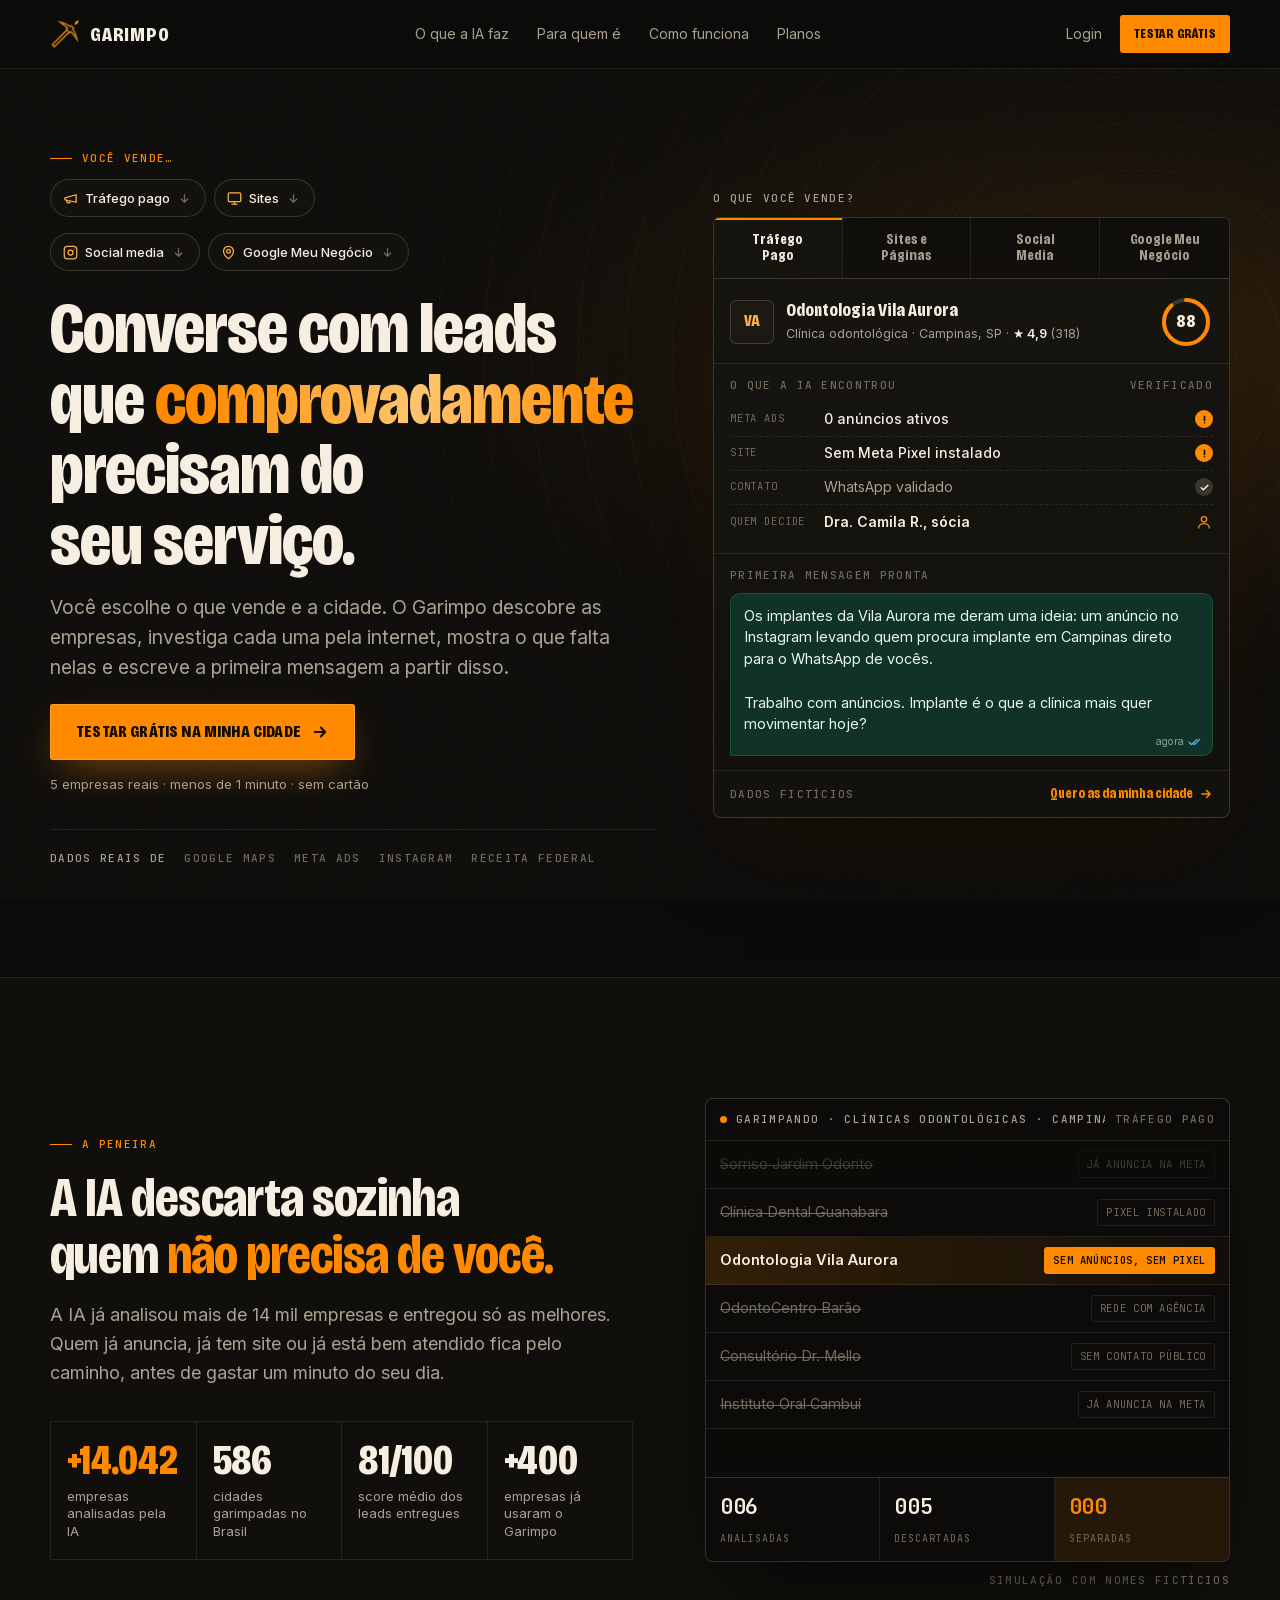
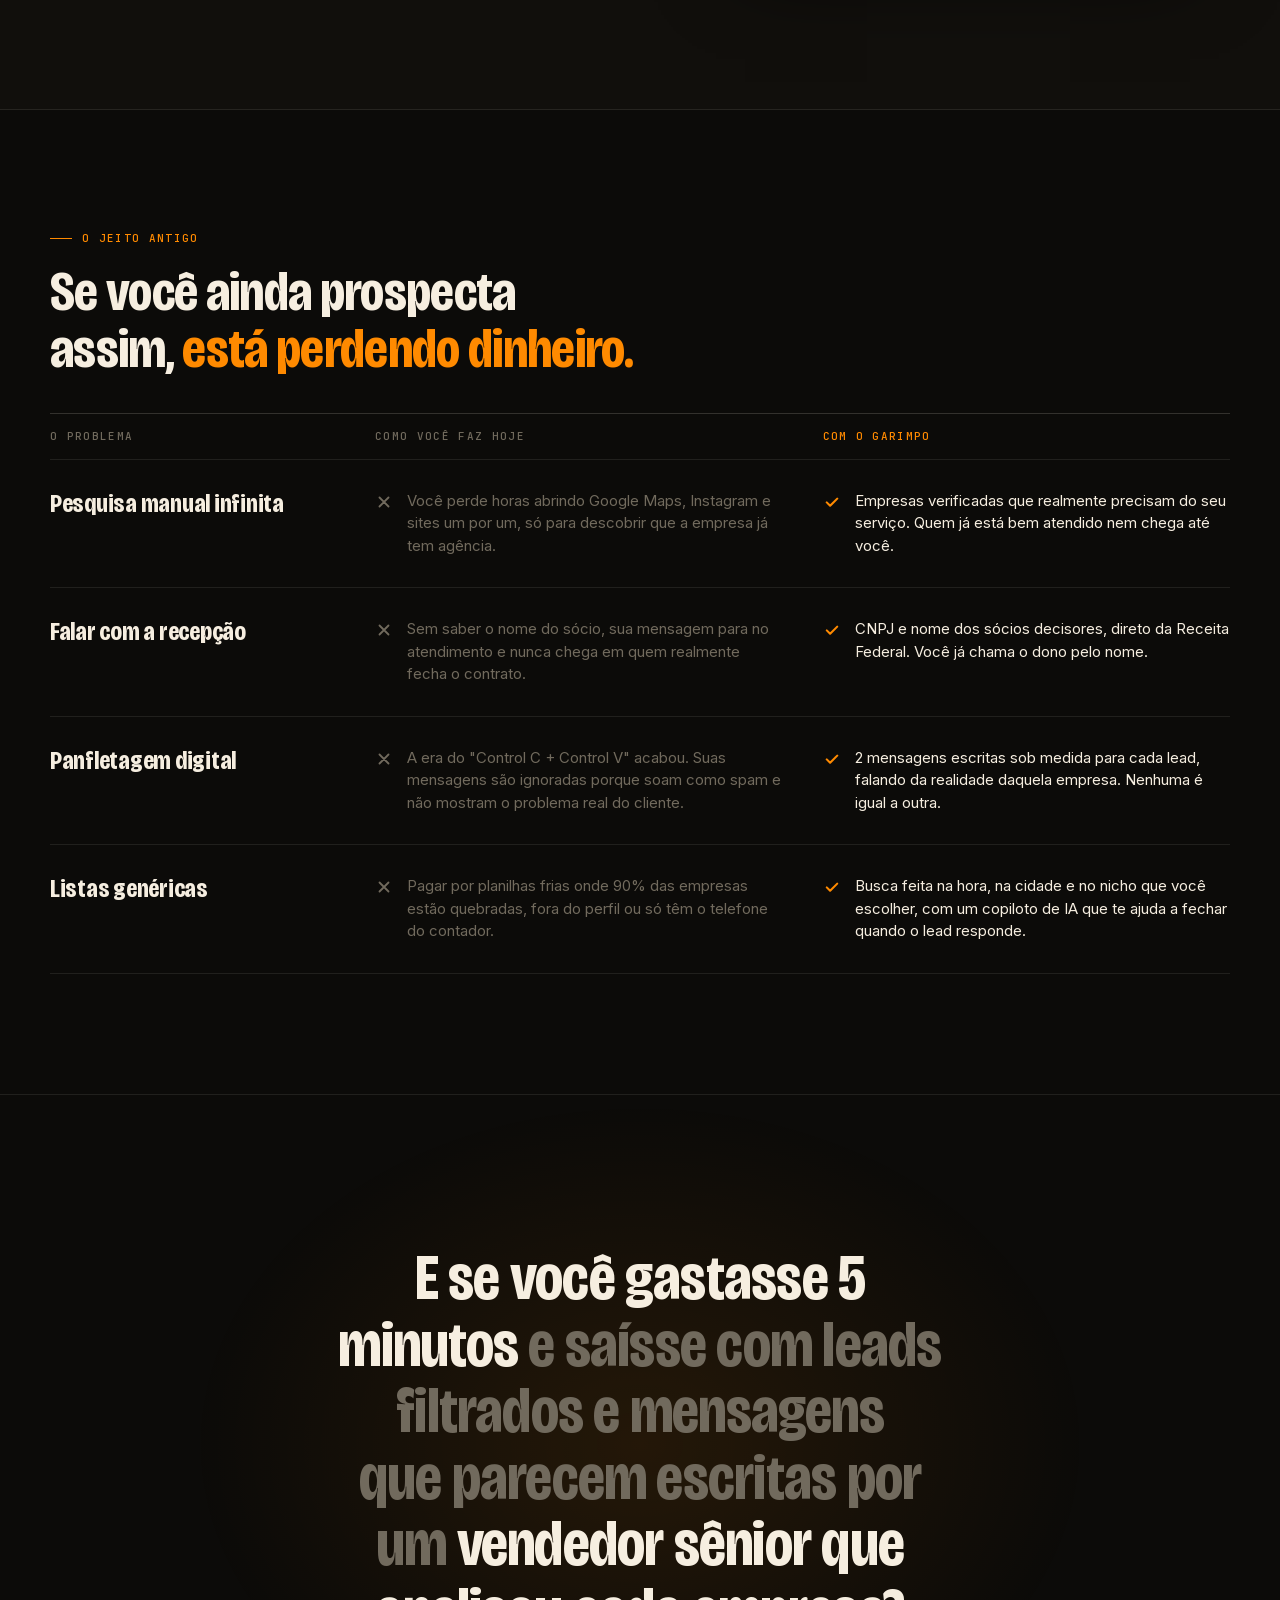
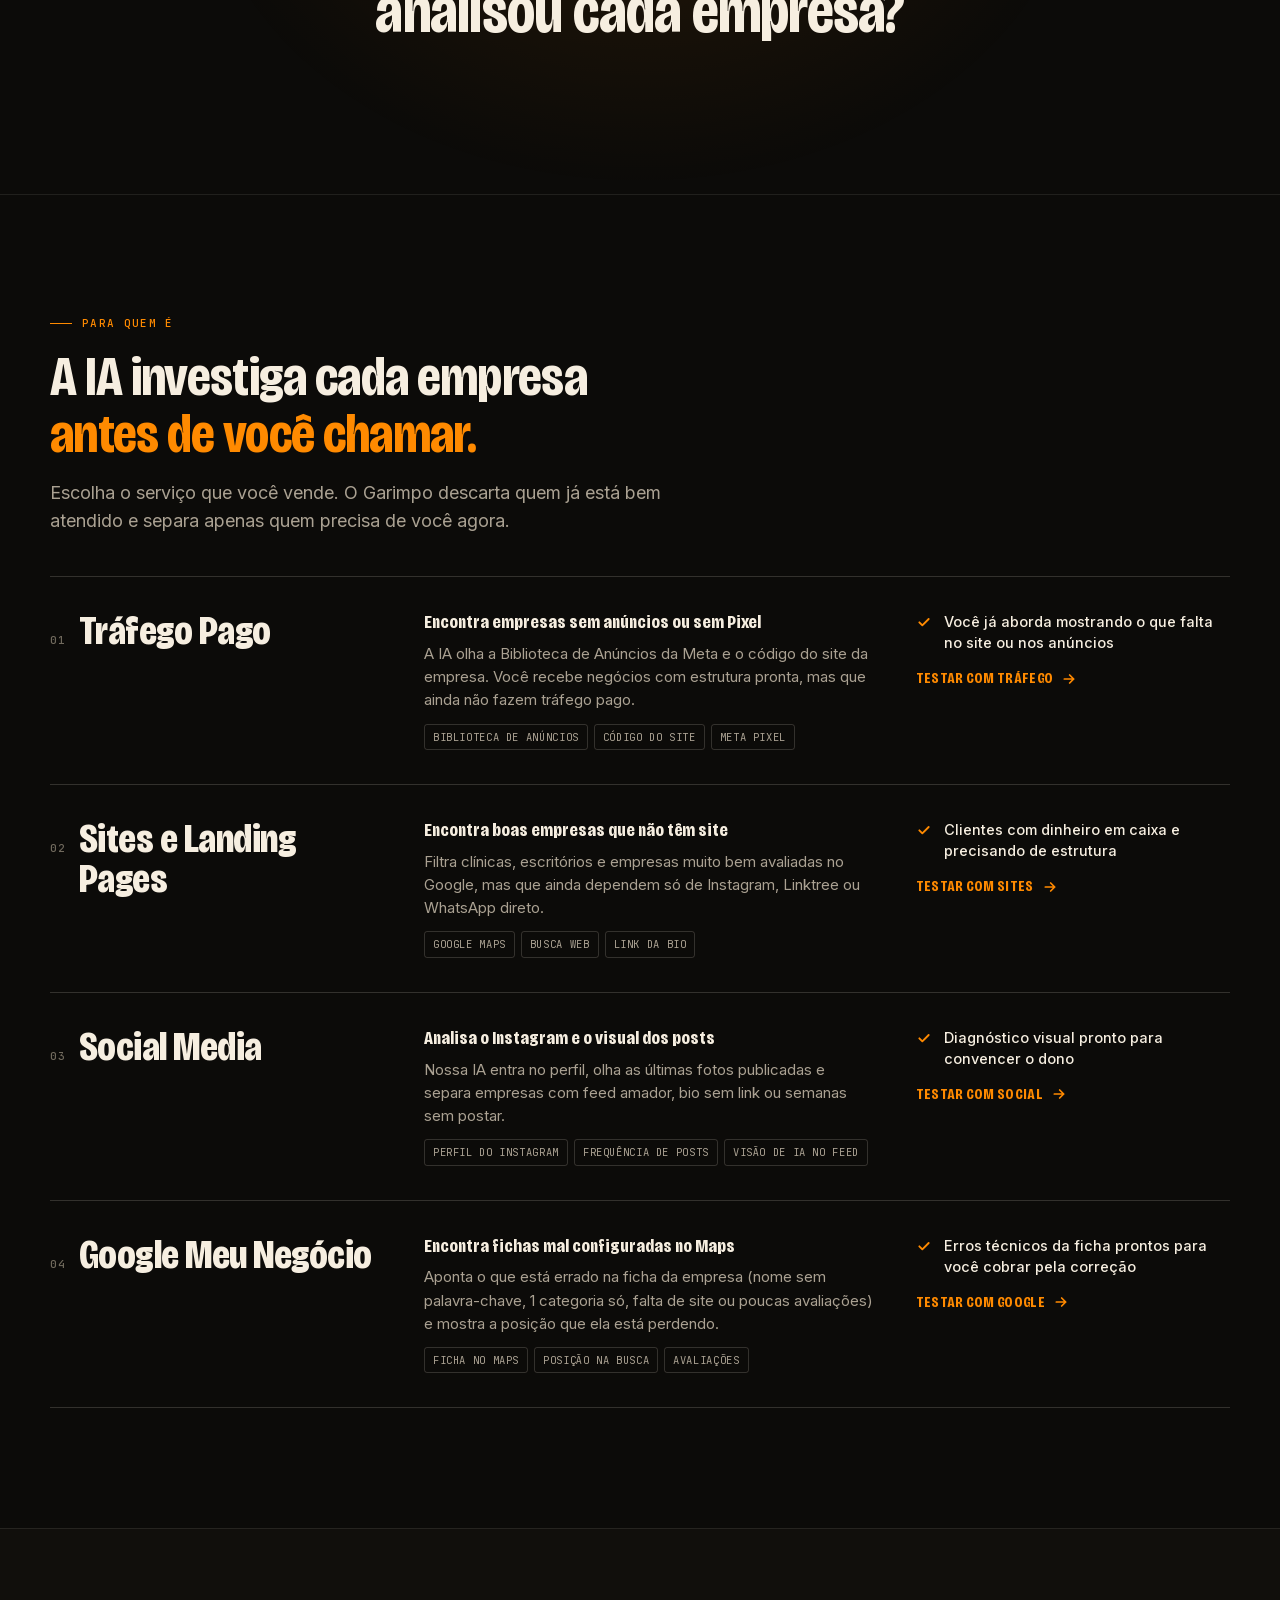
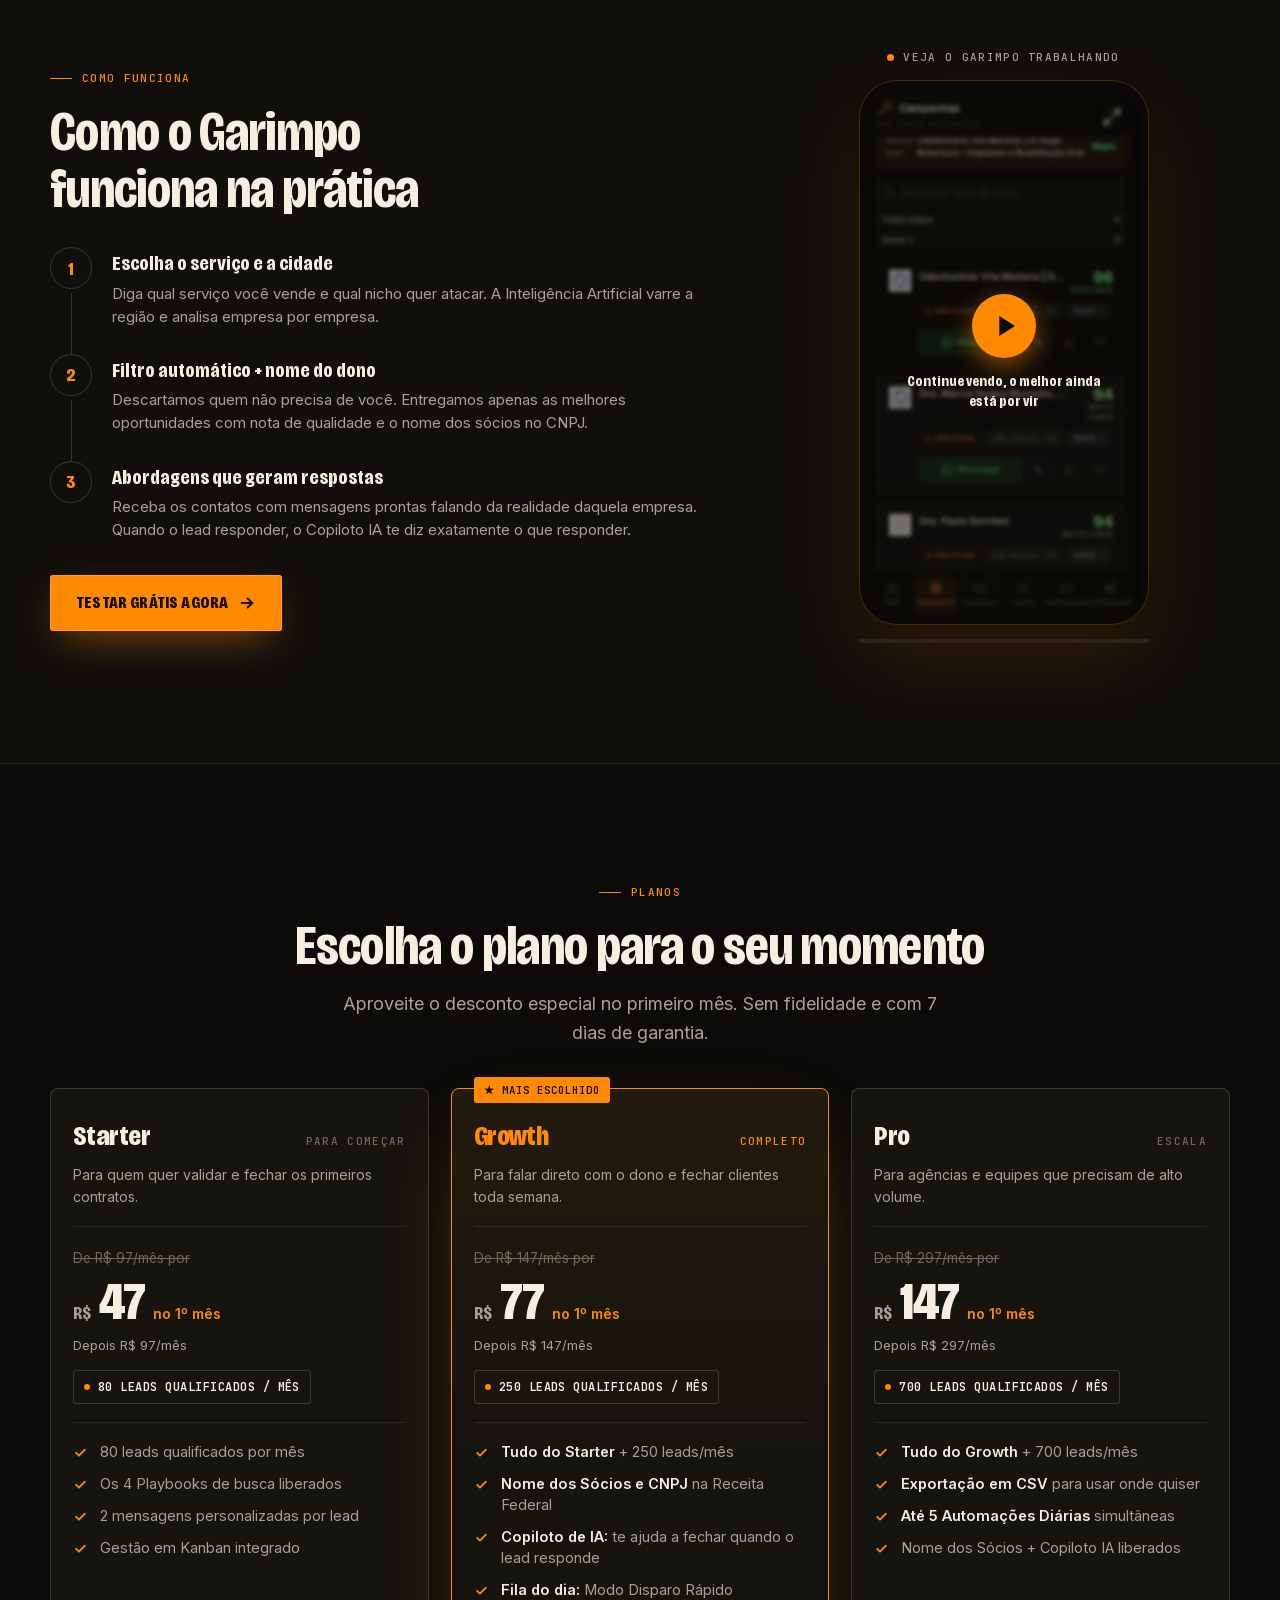
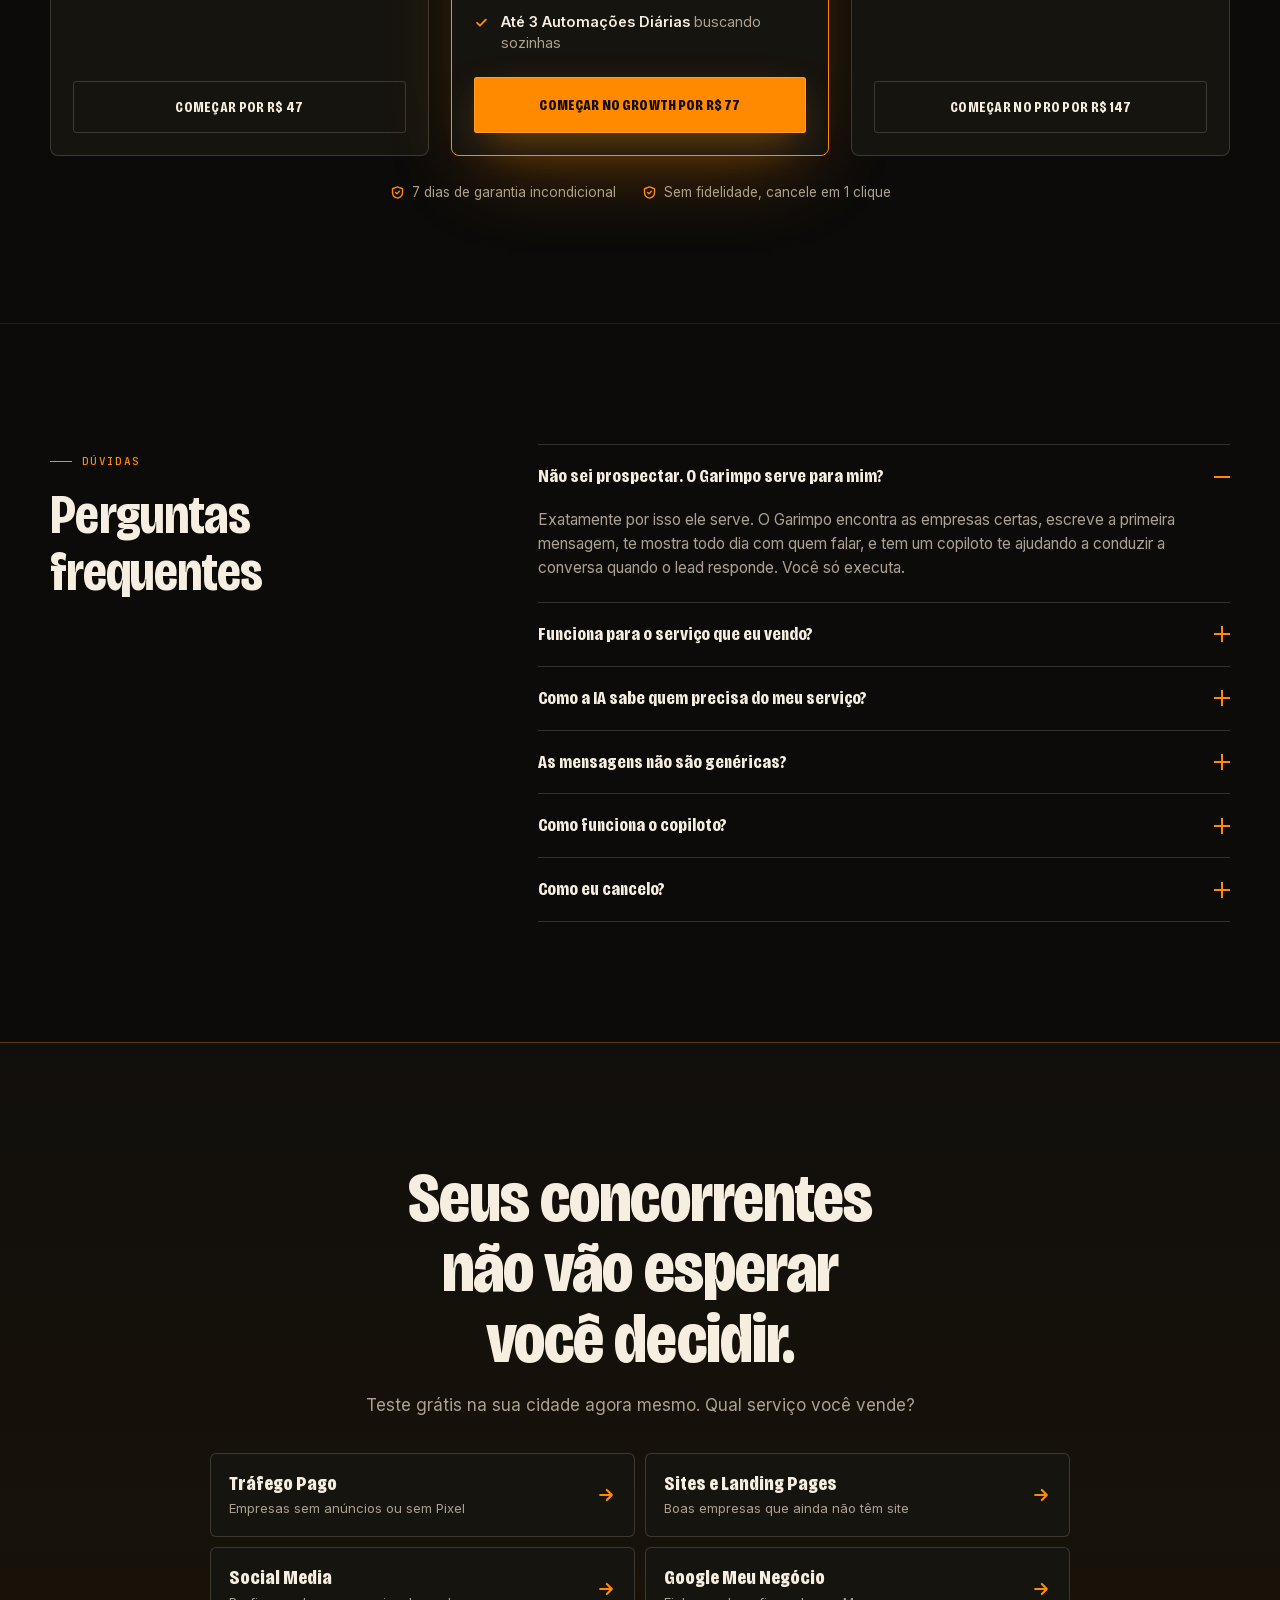
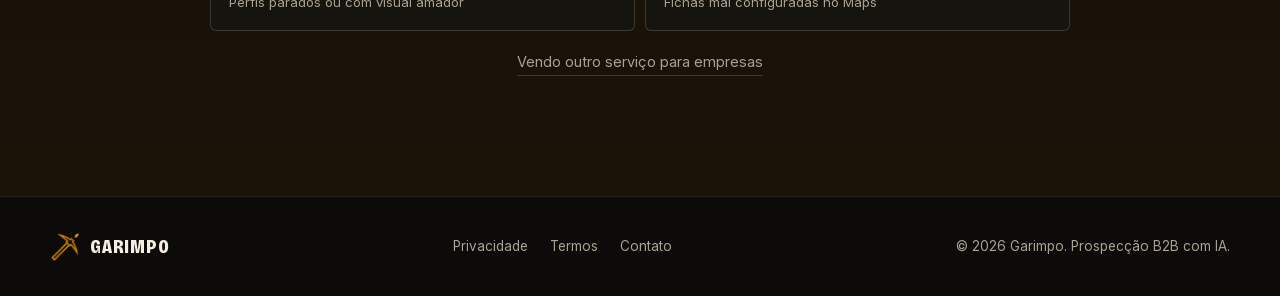
==== index.html @ b384f495 "feat(lp): headline nova, chips de serviço e botões indo ao passo 1 - Headline e sub novas: "Converse" ====
<!DOCTYPE html>
<html lang="pt-BR">
<head>
<meta charset="utf-8"/>
<meta content="width=device-width, initial-scale=1.0, viewport-fit=cover" name="viewport"/>
<title>Garimpo | Prospecção com IA para Serviços Digitais</title>
<meta name="description" content="Escolha o serviço que você vende e a cidade. O Garimpo encontra as empresas que ainda não têm o que você oferece, escreve a primeira mensagem e te ajuda a fechar."/>
<meta name="theme-color" content="#0c0b09"/>
<script>
/* Em localhost nenhum pixel é carregado e os links apontam para o app local. */
window.GARIMPO_LOCAL = /^(localhost|127\.|192\.168\.)/.test(location.hostname);
window.GARIMPO_APP = window.GARIMPO_LOCAL ? 'http://' + location.hostname + ':3000' : 'https://www.garimpoleads.com.br';
if (!window.GARIMPO_LOCAL) {
  /* OpenAI Ads Pixel */
  !function(w,d,s,u){if(w.oaiq)return;var q=function(){q.q.push(arguments)};q.q=[];w.oaiq=q;var j=d.createElement(s);j.async=1;j.src=u;var f=d.getElementsByTagName(s)[0];f.parentNode.insertBefore(j,f)}(window,document,"script","https://bzrcdn.openai.com/sdk/oaiq.min.js");
  oaiq("init",{pixelId:"CT3CWbfLhX4KGwziBVHiJs"});
  /* Meta Pixel */
  !function(f,b,e,v,n,t,s){if(f.fbq)return;n=f.fbq=function(){n.callMethod?n.callMethod.apply(n,arguments):n.queue.push(arguments)};if(!f._fbq)f._fbq=n;n.push=n;n.loaded=!0;n.version='2.0';n.queue=[];t=b.createElement(e);t.async=!0;t.src=v;s=b.getElementsByTagName(e)[0];s.parentNode.insertBefore(t,s)}(window,document,'script','https://connect.facebook.net/en_US/fbevents.js');
  fbq('init','930780446497215');
  fbq('track','PageView');
}
</script>
<link rel="preconnect" href="https://connect.facebook.net" crossorigin>
<link rel="preload" href="./assets/fonts/bricolage-display-latin.woff2" as="font" type="font/woff2" crossorigin>
<link rel="preload" href="./assets/fonts/inter-var-latin.woff2" as="font" type="font/woff2" crossorigin>
<style>
@font-face{font-family:'Bricolage';font-style:normal;font-weight:500 800;font-display:swap;src:url('./assets/fonts/bricolage-display-latin.woff2') format('woff2')}
@font-face{font-family:'Inter';font-style:normal;font-weight:100 900;font-display:swap;src:url('./assets/fonts/inter-var-latin.woff2') format('woff2')}
@font-face{font-family:'JB Mono';font-style:normal;font-weight:400 600;font-display:swap;src:url('./assets/fonts/jbmono-latin.woff2') format('woff2')}

:root{
  --bg:#0c0b09; --bg-2:#110f0c; --panel:#16140f; --panel-2:#1c1913;
  --line:rgba(246,238,224,.09); --line-2:rgba(246,238,224,.17);
  --ink:#f6eee0; --mute:#aaa192; --dim:#716a5d;
  --gold:#ff8a00; --gold-2:#ffb14a; --gold-deep:#d97706; --gold-wash:rgba(255,138,0,.1);
  --wa:#25d366;
  --display:'Bricolage','Arial Narrow',system-ui,sans-serif;
  --body:'Inter',system-ui,-apple-system,sans-serif;
  --mono:'JB Mono',ui-monospace,SFMono-Regular,Menlo,monospace;
  --wrap:1180px; --gut:20px;
  --ease:cubic-bezier(.2,.7,.2,1);
}
*,*::before,*::after{box-sizing:border-box}
html{-webkit-text-size-adjust:100%;scroll-behavior:smooth;scroll-padding-top:76px}
body{margin:0;background:var(--bg);color:var(--ink);font-family:var(--body);font-size:16px;line-height:1.55;-webkit-font-smoothing:antialiased;overflow-x:hidden}
body::before{content:"";position:fixed;inset:0;z-index:0;pointer-events:none;opacity:.05;background-image:url("data:image/svg+xml,%3Csvg xmlns='http://www.w3.org/2000/svg' width='160' height='160'%3E%3Cfilter id='n'%3E%3CfeTurbulence type='fractalNoise' baseFrequency='.9' numOctaves='2' stitchTiles='stitch'/%3E%3C/filter%3E%3Crect width='160' height='160' filter='url(%23n)'/%3E%3C/svg%3E")}
main,header,footer{position:relative;z-index:1}
h1,h2,h3,p,ul,ol,figure{margin:0}
ul,ol{padding:0;list-style:none}
a{color:inherit;text-decoration:none}
button{font:inherit;color:inherit;background:none;border:0;padding:0;cursor:pointer}
img,video,svg{display:block;max-width:100%}
::selection{background:var(--gold);color:#0c0b09}
:focus-visible{outline:2px solid var(--gold-2);outline-offset:3px}
.wrap{width:100%;max-width:calc(var(--wrap) + var(--gut)*2);margin:0 auto;padding:0 max(var(--gut),env(safe-area-inset-right)) 0 max(var(--gut),env(safe-area-inset-left))}
.mono{font-family:var(--mono);font-size:11px;font-weight:500;letter-spacing:.12em;text-transform:uppercase}
.gold{color:var(--gold)}
.h2{font-family:var(--display);font-weight:700;font-size:clamp(2rem,6.6vw,3.5rem);line-height:1.02;letter-spacing:-.012em;text-wrap:balance}
.lead{color:var(--mute);font-size:clamp(1rem,2.6vw,1.125rem);line-height:1.6;max-width:56ch}
.kicker{display:inline-flex;align-items:center;gap:10px;color:var(--gold)}
.kicker::before{content:"";width:22px;height:1px;background:currentColor}
section{padding:72px 0}
@media(min-width:900px){:root{--gut:32px} section{padding:120px 0}}

/* ---------- Botões ---------- */
.btn{display:inline-flex;align-items:center;justify-content:center;gap:10px;min-height:56px;padding:0 26px;background:var(--gold);color:#120c02;font-family:var(--display);font-weight:800;font-size:17px;letter-spacing:.01em;text-transform:uppercase;border-radius:3px;position:relative;overflow:hidden;transition:transform .18s var(--ease),background .18s,box-shadow .18s;box-shadow:0 0 0 1px rgba(255,177,74,.5) inset,0 14px 40px -12px rgba(255,138,0,.55)}
.btn:hover{background:var(--gold-2);transform:translateY(-1px)}
.btn:active{transform:translateY(0) scale(.985)}
.btn svg{width:18px;height:18px;flex:none;transition:transform .2s var(--ease)}
.btn:hover svg{transform:translateX(3px)}
.btn::after{content:"";position:absolute;top:0;left:-70%;width:45%;height:100%;background:linear-gradient(105deg,transparent,rgba(255,255,255,.35),transparent);transform:skewX(-20deg);animation:shine 5.5s ease 1.5s infinite}
@keyframes shine{0%{transform:translateX(0) skewX(-20deg)}14%,100%{transform:translateX(420%) skewX(-20deg)}}
.btn-ghost{display:inline-flex;align-items:center;justify-content:center;gap:8px;min-height:52px;padding:0 22px;border:1px solid var(--line-2);border-radius:3px;font-family:var(--display);font-weight:700;font-size:15px;text-transform:uppercase;letter-spacing:.02em;transition:border-color .2s,background .2s}
.btn-ghost:hover{border-color:var(--gold);background:var(--gold-wash)}

/* ---------- Topo ---------- */
.top{position:sticky;top:0;z-index:50;background:rgba(12,11,9,.82);-webkit-backdrop-filter:blur(14px);backdrop-filter:blur(14px);border-bottom:1px solid var(--line)}
.top .wrap{display:flex;align-items:center;justify-content:space-between;height:60px;gap:16px}
.brand{display:inline-flex;align-items:center;gap:10px;font-family:var(--display);font-weight:800;font-size:20px;letter-spacing:.04em;color:var(--ink)}
.brand img{width:30px;height:30px;border-radius:4px;object-fit:contain}
.top nav{display:none;gap:28px;font-size:14px;color:var(--mute)}
.top nav a:hover{color:var(--ink)}
.top-actions{display:flex;align-items:center;gap:18px;font-size:14px}
.top-actions .login{color:var(--mute)}
.top-actions .login:hover{color:var(--ink)}
.top-cta{display:inline-flex;align-items:center;min-height:38px;padding:0 14px;background:var(--gold);color:#120c02;font-family:var(--display);font-weight:800;font-size:13px;text-transform:uppercase;letter-spacing:.03em;border-radius:3px}
@media(max-width:767px){.top-cta{background:none;color:var(--gold);box-shadow:inset 0 0 0 1px rgba(255,138,0,.5)}}
@media(min-width:900px){.top .wrap{height:68px}.top nav{display:flex}}

/* ---------- Hero ---------- */
.hero{padding:26px 0 64px;position:relative;overflow:hidden}
.hero::before{content:"";position:absolute;inset:-10% -20% 0;z-index:-1;background:
  radial-gradient(60% 50% at 78% 38%,rgba(255,138,0,.13),transparent 70%),
  repeating-radial-gradient(circle at 78% 38%,transparent 0 46px,rgba(255,138,0,.055) 46px 47px);
  -webkit-mask-image:radial-gradient(75% 70% at 72% 40%,#000 20%,transparent 78%);mask-image:radial-gradient(75% 70% at 72% 40%,#000 20%,transparent 78%)}
.hero-grid,.sieve-grid,.how-grid,.faq-grid{grid-template-columns:minmax(0,1fr)}
.hero-grid>*,.sieve-grid>*,.how-grid>*,.faq-grid>*{min-width:0}
.hero-grid{display:grid;gap:30px}
.hero-svc{margin-bottom:22px}
.hero-svc .kicker{margin-bottom:12px}
.hero-svc nav{display:flex;flex-wrap:wrap;gap:8px}
.hero-svc .br{flex-basis:100%;height:0}
.hero-svc a{display:inline-flex;align-items:center;gap:7px;min-height:38px;padding:0 14px 0 12px;border:1px solid var(--line-2);border-radius:999px;background:rgba(22,20,15,.72);color:var(--ink);font-size:13px;font-weight:500;white-space:nowrap;transition:border-color .2s,background .2s}
.hero-svc a svg{width:15px;height:15px;flex:none;color:var(--gold-2)}
.hero-svc a .dn{display:none;width:13px;height:13px;margin-left:1px;color:var(--dim);transition:transform .2s,color .2s}
.hero-svc a:hover{border-color:rgba(255,138,0,.55);background:var(--gold-wash)}
.hero-svc a:hover .dn{color:var(--gold);transform:translateY(2px)}
@media(min-width:400px){.hero-svc a .dn{display:block}}
.pulse{flex:none;width:7px;height:7px;border-radius:50%;background:var(--gold);box-shadow:0 0 0 0 rgba(255,138,0,.7);animation:pulse 2s infinite}
@keyframes pulse{70%{box-shadow:0 0 0 9px rgba(255,138,0,0)}100%{box-shadow:0 0 0 0 rgba(255,138,0,0)}}
.hero h1{font-family:var(--display);font-weight:800;font-size:clamp(2.55rem,10.6vw,4.5rem);line-height:.98;letter-spacing:-.014em;text-wrap:balance}
.hero h1 em{font-style:normal;color:var(--gold);background:linear-gradient(100deg,#ff8a00 10%,#ffc56e 55%,#ff8a00 95%);-webkit-background-clip:text;background-clip:text;-webkit-text-fill-color:transparent}
.hero-sub{margin-top:18px;color:var(--mute);font-size:clamp(1rem,2vw,1.2rem);line-height:1.55;max-width:50ch}
.hero-cta{margin-top:22px;display:flex;flex-direction:column;gap:14px;align-items:stretch}
.hero-cta .btn{width:100%}
.hero-note{color:var(--mute);font-size:13px;text-align:center}
.sources{margin-top:34px;padding-top:20px;border-top:1px solid var(--line);display:none;flex-wrap:wrap;gap:8px 18px;align-items:center;color:var(--dim)}
.sources b{color:var(--mute);font-weight:500}
@media(min-width:560px){.hero-cta{align-items:flex-start}.hero-cta .btn{width:auto}.hero-note{text-align:left}}
@media(min-width:1000px){
  .hero{padding:72px 0 110px}
  .hero-grid{gap:56px}
  .hero-svc{margin-bottom:22px}
  .sources{display:flex}
  .hero-grid{grid-template-columns:minmax(0,1.08fr) minmax(0,.92fr);gap:56px;align-items:center}
}

/* ---------- Ficha viva ---------- */
.demo{min-width:0}
.demo-label{display:flex;justify-content:space-between;align-items:baseline;gap:12px;color:var(--mute);margin-bottom:10px}
.demo-label small{font:inherit;color:var(--dim)}
.tabs{display:grid;grid-template-columns:repeat(4,1fr);border:1px solid var(--line-2);border-bottom:0;border-radius:6px 6px 0 0;overflow:hidden;background:var(--bg-2)}
.tabs button{position:relative;padding:12px 4px 13px;font-family:var(--display);font-weight:700;font-size:13.5px;line-height:1.1;color:var(--mute);border-right:1px solid var(--line);transition:color .2s,background .2s}
.tabs button:last-child{border-right:0}
.tabs button:hover{color:var(--ink)}
.tabs button[aria-selected="true"]{color:var(--ink);background:var(--panel)}
.tabs button::after{content:"";position:absolute;left:0;top:0;height:2px;width:100%;background:var(--gold);transform:scaleX(0);transform-origin:left}
.tabs button[aria-selected="true"]::after{transform:scaleX(1)}
.tabs.auto button[aria-selected="true"]::after{animation:tabfill var(--tab-ms,9000ms) linear}
@keyframes tabfill{from{transform:scaleX(0)}to{transform:scaleX(1)}}
@media(min-width:420px){.tabs button{font-size:14.5px;padding:14px 6px}}

.ficha{background:linear-gradient(180deg,var(--panel),#13110d);border:1px solid var(--line-2);border-radius:0 0 8px 8px;box-shadow:0 40px 90px -30px rgba(0,0,0,.9),0 30px 80px -40px rgba(255,138,0,.28);position:relative}
.ficha-co{display:grid;grid-template-columns:auto 1fr auto;gap:12px;align-items:center;padding:16px 16px 14px}
.co-av{width:44px;height:44px;border-radius:6px;background:var(--panel-2);border:1px solid var(--line-2);display:grid;place-items:center;font-family:var(--display);font-weight:800;font-size:16px;color:var(--gold-2)}
.co-name{font-family:var(--display);font-weight:700;font-size:19px;line-height:1.1;letter-spacing:0}
.co-meta{color:var(--mute);font-size:12.5px;margin-top:3px}
.co-meta b{color:var(--ink);font-weight:600}
.score{position:relative;width:54px;height:54px;flex:none}
.score svg{width:54px;height:54px;transform:rotate(-90deg)}
.score circle{fill:none;stroke-width:4}
.score .trk{stroke:var(--line-2)}
.score .val{stroke:var(--gold);stroke-linecap:round;stroke-dasharray:138.2;stroke-dashoffset:138.2;transition:stroke-dashoffset 1.1s var(--ease)}
.score b{position:absolute;inset:0;display:grid;place-items:center;font-family:var(--display);font-weight:800;font-size:18px}
.ficha-sec{border-top:1px solid var(--line);padding:13px 16px 14px}
.ficha-sec>.mono{color:var(--dim);display:flex;justify-content:space-between;gap:10px;margin-bottom:9px}
.signals li{display:grid;grid-template-columns:84px 1fr 18px;gap:10px;align-items:center;min-height:34px;border-bottom:1px dashed var(--line);font-size:14px;line-height:1.3;padding:5px 0}
.signals li:last-child{border-bottom:0}
.signals .src{font-family:var(--mono);font-size:10.5px;letter-spacing:.08em;text-transform:uppercase;color:var(--dim)}
.signals .txt{transition:opacity .3s}
.signals .st{width:18px;height:18px;border-radius:50%;display:grid;place-items:center}
.signals .st svg{width:11px;height:11px}
.signals li.gap .txt{color:var(--ink);font-weight:500}
.signals li.gap .st{background:var(--gold);color:#120c02}
.signals li.ok .txt{color:var(--mute)}
.signals li.ok .st{background:var(--line-2);color:var(--ink)}
.signals li.who .txt{color:var(--ink);font-weight:600}
.signals li.who .st{color:var(--gold)}
.signals li.who .st svg{width:16px;height:16px}
.signals li.pending .txt{color:transparent;border-radius:3px;background:linear-gradient(90deg,var(--line) 0,var(--line-2) 50%,var(--line) 100%);background-size:200% 100%;animation:shimmer 1s linear infinite;max-width:78%;height:12px;line-height:12px;overflow:hidden;white-space:nowrap}
.signals li.pending .st{background:none;border:1.5px solid var(--line-2);border-top-color:var(--gold);animation:spin .7s linear infinite}
.signals li.pending .st svg{display:none}
@keyframes shimmer{to{background-position:-200% 0}}
@keyframes spin{to{transform:rotate(360deg)}}
.msg-bubble{position:relative;background:#103229;border:1px solid rgba(37,211,102,.22);border-radius:10px 10px 10px 2px;padding:11px 13px 20px;font-size:14.5px;line-height:1.5;color:#e9f5ee}
.msg-bubble .typed,.msg-bubble .rest{white-space:pre-wrap}
.msg-bubble .rest{visibility:hidden}
.msg-bubble .caret{display:inline-block;width:2px;height:1em;margin:0 0 -2px 1px;background:var(--wa);animation:blink .8s steps(2) infinite}
.msg-bubble.done .caret{display:none}
.msg-bubble time{position:absolute;right:10px;bottom:5px;font-size:10.5px;color:rgba(233,245,238,.55);display:flex;gap:4px;align-items:center}
.msg-bubble time svg{width:14px;height:14px;color:#53bdeb;opacity:0;transition:opacity .3s}
.msg-bubble.done time svg{opacity:1}
@keyframes blink{50%{opacity:0}}
.ficha-foot{display:flex;align-items:center;justify-content:space-between;gap:12px;padding:12px 16px;border-top:1px solid var(--line);color:var(--dim)}
.ficha-foot a{color:var(--gold);font-family:var(--display);font-weight:700;font-size:14px;display:inline-flex;gap:6px;align-items:center;white-space:nowrap}
.ficha-foot a svg{width:14px;height:14px;flex:none}

/* ---------- Peneira ---------- */
.sieve{background:var(--bg-2);border-top:1px solid var(--line);border-bottom:1px solid var(--line)}
.sieve-grid{display:grid;gap:40px}
.sieve h2{margin:16px 0 18px}
.stats{margin-top:34px;display:grid;grid-template-columns:1fr 1fr;border-top:1px solid var(--line);border-left:1px solid var(--line)}
.stats div{padding:18px 16px;border-right:1px solid var(--line);border-bottom:1px solid var(--line)}
.stats b{display:block;font-family:var(--display);font-weight:800;font-size:clamp(1.9rem,7vw,2.6rem);line-height:1;letter-spacing:-.005em;color:var(--ink)}
.stats div:first-child b{color:var(--gold)}
.stats div>span{display:block;margin-top:6px;color:var(--mute);font-size:13px;line-height:1.35}
.pan{border:1px solid var(--line-2);border-radius:8px;background:var(--bg);overflow:hidden;box-shadow:0 40px 80px -40px rgba(0,0,0,.9)}
.pan-head{display:flex;justify-content:space-between;align-items:center;gap:10px;padding:12px 14px;border-bottom:1px solid var(--line);color:var(--mute)}
.pan-head span:first-child{display:inline-flex;align-items:center;gap:9px;min-width:0;white-space:nowrap;overflow:hidden;text-overflow:ellipsis}
.pan-head small{font:inherit;color:var(--dim);flex:none}
.pan-list{height:336px;overflow:hidden;position:relative}
.pan-list::after{content:"";position:absolute;inset:0;pointer-events:none;background:linear-gradient(180deg,var(--bg) 0,transparent 14%,transparent 86%,var(--bg) 100%)}
.pan-list ul{will-change:transform}
.pan-list li{height:48px;display:flex;align-items:center;justify-content:space-between;gap:10px;padding:0 14px;border-bottom:1px solid var(--line);font-size:14.5px;transition:background .35s,color .35s}
.pan-list .nm{position:relative;white-space:nowrap;overflow:hidden;text-overflow:ellipsis;min-width:0;transition:color .35s}
.pan-list .nm::after{content:"";position:absolute;left:0;top:52%;height:1px;width:100%;background:var(--dim);transform:scaleX(0);transform-origin:left;transition:transform .4s var(--ease)}
.pan-list .tag{flex:none;font-family:var(--mono);font-size:10.5px;letter-spacing:.06em;text-transform:uppercase;color:var(--dim);padding:4px 8px;border:1px solid var(--line);border-radius:3px;white-space:nowrap}
.pan-list li.scan .tag{color:var(--mute);border-color:transparent;background:linear-gradient(90deg,transparent,var(--line-2),transparent);background-size:200% 100%;animation:shimmer 1s linear infinite}
.pan-list li.out .nm{color:var(--dim)}
.pan-list li.out .nm::after{transform:scaleX(1)}
.pan-list li.hit{background:linear-gradient(90deg,rgba(255,138,0,.16),rgba(255,138,0,.03))}
.pan-list li.hit .nm{color:var(--ink);font-weight:600}
.pan-list li.hit .tag{color:#120c02;background:var(--gold);border-color:var(--gold);font-weight:600}
.pan-foot{display:grid;grid-template-columns:repeat(3,1fr);border-top:1px solid var(--line-2)}
.pan-foot div{padding:12px 14px;border-right:1px solid var(--line)}
.pan-foot div:last-child{border-right:0;background:var(--gold-wash)}
.pan-foot b{display:block;font-family:var(--mono);font-weight:600;font-size:22px;letter-spacing:-.02em;font-variant-numeric:tabular-nums}
.pan-foot div:last-child b{color:var(--gold)}
.pan-foot span{color:var(--dim);font-family:var(--mono);font-size:10px;letter-spacing:.1em;text-transform:uppercase}
.pan{position:relative}
.pan-fly{position:absolute;left:0;right:0;z-index:3;display:flex;align-items:center;justify-content:space-between;gap:10px;padding:0 14px;font-size:14.5px;font-weight:600;color:var(--ink);background:linear-gradient(90deg,#4a2c06,#22170a);box-shadow:inset 0 0 0 1px var(--gold),0 0 34px rgba(255,138,0,.5);pointer-events:none;transform-origin:calc(100% - 70px) 50%}
.pan-fly .nm{white-space:nowrap;overflow:hidden;text-overflow:ellipsis;min-width:0}
.pan-fly .tag{flex:none;font-family:var(--mono);font-size:10.5px;font-weight:600;letter-spacing:.06em;text-transform:uppercase;color:#120c02;background:var(--gold);padding:4px 8px;border-radius:3px;white-space:nowrap}
.pan-orb-x{position:absolute;z-index:4;width:0;height:0;pointer-events:none}
.pan-orb{position:absolute;left:-7px;top:-7px;width:14px;height:14px;border-radius:50%;background:#ffe2b0;box-shadow:0 0 0 3px rgba(255,138,0,.55),0 0 26px 10px rgba(255,138,0,.8),0 -18px 22px 2px rgba(255,138,0,.28)}
.pan-foot div{position:relative}
.pan-foot div.got{animation:pan-got .9s var(--ease)}
.pan-foot div.got b{animation:pan-pop .55s var(--ease);transform-origin:left center}
.pan-plus{position:absolute;right:14px;top:10px;font-family:var(--mono);font-weight:600;font-size:14px;color:var(--gold-2);pointer-events:none}
@keyframes pan-got{0%{background:rgba(255,138,0,.55);box-shadow:inset 0 0 0 1px var(--gold),0 0 30px rgba(255,138,0,.5)}100%{background:var(--gold-wash);box-shadow:inset 0 0 0 1px transparent}}
@keyframes pan-pop{0%{transform:scale(1.45)}100%{transform:scale(1)}}
.pan-note{margin-top:10px;color:var(--dim);text-align:right}
@media(max-width:520px){.pan-fly{font-size:13.5px;padding:0 12px}.pan-fly .tag{font-size:9.5px;padding:3px 6px;letter-spacing:.04em}.pan-head small{display:none}.pan-list li{font-size:13.5px;padding:0 12px}.pan-list .tag{font-size:9.5px;padding:3px 6px;letter-spacing:.04em}}
@media(min-width:1000px){.sieve-grid{grid-template-columns:minmax(0,1fr) minmax(0,.9fr);gap:72px;align-items:center}.stats{grid-template-columns:repeat(4,1fr)}}

/* ---------- Antes / Depois ---------- */
.ledger-head{display:grid;gap:16px;margin-bottom:36px;max-width:820px}
.ledger{border-top:1px solid var(--line-2)}
.ledger-cols{display:none}
.ledger-row{display:grid;gap:14px;padding:26px 0;border-bottom:1px solid var(--line)}
.ledger-row h3{font-family:var(--display);font-weight:700;font-size:22px;line-height:1.1;letter-spacing:-.01em}
.ledger-row .old,.ledger-row .new{display:grid;grid-template-columns:22px 1fr;gap:10px;font-size:15px;line-height:1.5}
.ledger-row .old{color:var(--dim)}
.ledger-row .new{color:var(--ink)}
.ledger-row svg{width:18px;height:18px;margin-top:3px}
.ledger-row .new svg{color:var(--gold)}
@media(min-width:900px){
  .ledger-cols{display:grid;grid-template-columns:.7fr 1fr 1fr;gap:40px;padding:14px 0;color:var(--dim);border-bottom:1px solid var(--line)}
  .ledger-cols span:last-child{color:var(--gold)}
  .ledger-row{grid-template-columns:.7fr 1fr 1fr;gap:40px;align-items:start;padding:30px 0;transition:background .3s}
  .ledger-row:hover{background:linear-gradient(90deg,transparent 40%,rgba(255,138,0,.05))}
  .ledger-row h3{font-size:26px}
}

/* ---------- Virada ---------- */
.shift{padding:88px 0;position:relative;overflow:hidden;border-top:1px solid var(--line)}
.shift::before{content:"";position:absolute;inset:0;z-index:-1;background:radial-gradient(50% 70% at 50% 50%,rgba(255,138,0,.1),transparent 70%)}
.shift p{font-family:var(--display);font-weight:700;font-size:clamp(1.9rem,6.8vw,4rem);line-height:1.04;letter-spacing:-.012em;max-width:22ch;margin:0 auto;text-align:center;text-wrap:balance}
.shift p span{color:var(--dim)}
@media(min-width:900px){.shift{padding:150px 0}}

/* ---------- Serviços ---------- */
.services{border-top:1px solid var(--line)}
.sec-head{display:grid;gap:16px;margin-bottom:40px;max-width:780px}
.svc{display:grid;gap:14px;padding:26px 0;border-top:1px solid var(--line-2);position:relative;transition:background .3s}
.svc:last-child{border-bottom:1px solid var(--line-2)}
.svc-name{display:flex;align-items:baseline;gap:12px}
.svc-name .mono{color:var(--dim)}
.svc-name h3{font-family:var(--display);font-weight:800;font-size:clamp(1.7rem,6.5vw,2.5rem);line-height:1;letter-spacing:-.012em;transition:color .25s}
.svc-find{font-family:var(--display);font-weight:700;font-size:19px;line-height:1.2}
.svc-desc{color:var(--mute);font-size:15px;margin-top:8px}
.svc-looks{display:flex;flex-wrap:wrap;gap:6px;margin-top:12px}
.svc-looks span{font-family:var(--mono);font-size:10.5px;letter-spacing:.06em;text-transform:uppercase;color:var(--mute);padding:4px 8px;border:1px solid var(--line-2);border-radius:3px}
.svc-out{display:grid;gap:14px;align-content:start}
.svc-out p{display:grid;grid-template-columns:20px 1fr;gap:8px;font-size:14.5px;font-weight:500;line-height:1.45}
.svc-out p svg{width:16px;height:16px;color:var(--gold);margin-top:3px}
.svc-go{display:inline-flex;align-items:center;gap:8px;color:var(--gold);font-family:var(--display);font-weight:700;font-size:15px;text-transform:uppercase;letter-spacing:.02em}
.svc-go svg{width:16px;height:16px;transition:transform .2s var(--ease)}
.svc:hover .svc-go svg{transform:translateX(4px)}
@media(min-width:900px){
  .svc{grid-template-columns:.85fr 1.15fr .8fr;gap:40px;padding:34px 0;align-items:start}
  .svc:hover{background:linear-gradient(90deg,rgba(255,138,0,.06),transparent 60%)}
  .svc:hover h3{color:var(--gold)}
}

/* ---------- Como funciona ---------- */
.how{background:var(--bg-2);border-top:1px solid var(--line);border-bottom:1px solid var(--line)}
.how-grid{display:grid;gap:44px}
.steps{margin-top:34px;counter-reset:s}
.steps li{position:relative;padding:0 0 30px 62px;counter-increment:s}
.steps li::before{content:counter(s);position:absolute;left:0;top:-4px;width:42px;height:42px;display:grid;place-items:center;border:1px solid var(--line-2);border-radius:50%;font-family:var(--display);font-weight:800;font-size:19px;color:var(--gold);background:var(--bg-2)}
.steps li::after{content:"";position:absolute;left:21px;top:42px;bottom:2px;width:1px;background:var(--line-2)}
.steps li:last-child{padding-bottom:0}
.steps li:last-child::after{display:none}
.steps h3{font-family:var(--display);font-weight:700;font-size:21px;line-height:1.15;margin-bottom:6px}
.steps p{color:var(--mute);font-size:15px}
.phone-col{display:grid;justify-items:center;gap:14px}
.phone-col>.mono{color:var(--mute);display:inline-flex;gap:9px;align-items:center}
.demo-frame{width:100%;max-width:290px}
.demo-phone{position:relative;background:#0a0908;border:1px solid rgba(255,138,0,.25);border-radius:38px;padding:9px;box-shadow:0 30px 70px rgba(255,138,0,.14),0 12px 34px rgba(0,0,0,.6)}
.demo-screen{position:relative;aspect-ratio:988/1920;border-radius:30px;overflow:hidden;background:#000;cursor:pointer}
.demo-screen video{position:absolute;inset:0;width:100%;height:100%;object-fit:contain;background:#000}
.demo-fs{position:absolute;top:10px;right:10px;z-index:2;width:34px;height:34px;display:grid;place-items:center;border-radius:10px;background:rgba(0,0,0,.45);-webkit-backdrop-filter:blur(4px);backdrop-filter:blur(4px);color:#fff}
.demo-fs svg{width:20px;height:20px}
.demo-overlay{position:absolute;inset:0;z-index:4;display:flex;flex-direction:column;align-items:center;justify-content:center;gap:14px;padding:20px;text-align:center;background:rgba(10,8,4,.55);-webkit-backdrop-filter:blur(2px);backdrop-filter:blur(2px)}
.demo-overlay[hidden]{display:none}
.demo-overlay-play{width:64px;height:64px;border-radius:50%;background:var(--gold);color:#0c0c0c;display:grid;place-items:center;box-shadow:0 8px 24px rgba(255,138,0,.5)}
.demo-overlay-play svg{width:34px;height:34px;margin-left:3px}
.demo-overlay-text{color:var(--ink);font-family:var(--display);font-weight:700;font-size:15px;line-height:1.3;max-width:210px}
.demo-progress{margin-top:14px;height:4px;border-radius:99px;background:var(--line);overflow:hidden;cursor:pointer}
.demo-progress-fill{height:100%;width:0;border-radius:99px;background:var(--gold);transition:width .12s linear}
@media(min-width:900px){.how-grid{grid-template-columns:minmax(0,1fr) minmax(0,.7fr);gap:80px;align-items:center}}

/* ---------- Planos ---------- */
.pricing .sec-head{margin-left:auto;margin-right:auto;text-align:center;justify-items:center}
.plans{display:grid;gap:22px;align-items:stretch}
.plan{display:flex;flex-direction:column;background:var(--panel);border:1px solid var(--line-2);border-radius:8px;padding:26px 22px 22px;position:relative}
.plan.feat{background:linear-gradient(180deg,#221a0d,var(--panel) 55%);border-color:var(--gold);box-shadow:0 30px 80px -30px rgba(255,138,0,.4)}
.plan-flag{position:absolute;top:-12px;left:22px;background:var(--gold);color:#120c02;font-family:var(--mono);font-weight:600;font-size:10.5px;letter-spacing:.1em;text-transform:uppercase;padding:5px 10px;border-radius:3px}
.plan-top{display:flex;justify-content:space-between;align-items:baseline;gap:10px}
.plan-top h3{font-family:var(--display);font-weight:800;font-size:28px;letter-spacing:-.02em}
.plan.feat .plan-top h3{color:var(--gold)}
.plan-top .mono{color:var(--dim)}
.plan-top .mono.gold{color:var(--gold)}
.plan-for{color:var(--mute);font-size:14px;margin-top:6px;min-height:42px}
.plan-price{margin:18px 0;padding:18px 0;border-top:1px solid var(--line);border-bottom:1px solid var(--line)}
.plan-price s{color:var(--dim);font-size:13.5px}
.plan-price .now{display:flex;align-items:baseline;gap:8px;font-family:var(--display);font-weight:800;font-size:54px;line-height:1;letter-spacing:-.02em;margin-top:6px}
.plan-price .now small{font-size:19px;letter-spacing:0;color:var(--mute);font-weight:700}
.plan-price .now span{font-family:var(--body);font-weight:600;font-size:14px;letter-spacing:0;color:var(--gold)}
.plan-price .after{color:var(--mute);font-size:13px;margin-top:6px}
.plan-vol{display:inline-flex;align-items:center;gap:8px;margin-top:14px;font-family:var(--mono);font-size:12px;font-weight:600;letter-spacing:.04em;text-transform:uppercase;color:var(--ink);padding:7px 10px;border:1px solid var(--line-2);border-radius:3px}
.plan-vol i{width:6px;height:6px;border-radius:50%;background:var(--gold)}
.plan ul{display:grid;gap:11px;margin-bottom:24px;font-size:14.5px;color:var(--mute);flex:1;align-content:start}
.plan li{display:grid;grid-template-columns:18px 1fr;gap:9px;line-height:1.45}
.plan li svg{width:15px;height:15px;color:var(--gold);margin-top:4px}
.plan li strong{color:var(--ink);font-weight:600}
.plan .btn,.plan .btn-ghost{width:100%;font-size:15px}
.plans-trust{margin-top:26px;display:flex;flex-wrap:wrap;justify-content:center;gap:8px 26px;color:var(--mute);font-size:13.5px}
.plans-trust span{display:inline-flex;gap:7px;align-items:center}
.plans-trust svg{width:15px;height:15px;color:var(--gold)}
@media(min-width:960px){.plans{grid-template-columns:repeat(3,1fr)}.plan.feat{transform:translateY(-10px)}}

/* ---------- FAQ ---------- */
.faq{border-top:1px solid var(--line)}
.faq-grid{display:grid;gap:30px}
.faq details{border-top:1px solid var(--line-2)}
.faq details:last-child{border-bottom:1px solid var(--line-2)}
.faq summary{list-style:none;display:flex;justify-content:space-between;align-items:center;gap:16px;padding:20px 0;cursor:pointer;font-family:var(--display);font-weight:700;font-size:19px;line-height:1.2}
.faq summary::-webkit-details-marker{display:none}
.faq summary i{flex:none;position:relative;width:16px;height:16px}
.faq summary i::before,.faq summary i::after{content:"";position:absolute;left:0;top:7px;width:16px;height:2px;background:var(--gold);transition:transform .25s var(--ease)}
.faq summary i::after{transform:rotate(90deg)}
.faq details[open] summary i::after{transform:rotate(0)}
.faq details p{color:var(--mute);font-size:15.5px;padding:0 30px 22px 0;max-width:68ch}
@media(min-width:900px){.faq-grid{grid-template-columns:.6fr 1fr;gap:72px}}

/* ---------- CTA final ---------- */
.final{background:linear-gradient(180deg,var(--bg-2),#1a1308);border-top:1px solid rgba(255,138,0,.3);text-align:center;position:relative;overflow:hidden}
.final::before{content:"";position:absolute;inset:0;z-index:-1;background:repeating-radial-gradient(circle at 50% 120%,transparent 0 58px,rgba(255,138,0,.06) 58px 59px)}
.final h2{font-family:var(--display);font-weight:800;font-size:clamp(2.2rem,8.5vw,4.4rem);line-height:1;letter-spacing:-.014em;max-width:17ch;margin:0 auto;text-wrap:balance}
.final>.wrap>p{color:var(--mute);margin:18px auto 34px;font-size:17px}
.pick{display:grid;gap:10px;max-width:860px;margin:0 auto}
.pick a{display:flex;align-items:center;justify-content:space-between;gap:12px;text-align:left;padding:18px;background:var(--panel);border:1px solid var(--line-2);border-radius:6px;transition:border-color .2s,background .2s,transform .2s var(--ease)}
.pick a:hover{border-color:var(--gold);background:#211809;transform:translateY(-2px)}
.pick b{display:block;font-family:var(--display);font-weight:800;font-size:20px;line-height:1.1}
.pick small{display:block;color:var(--mute);font-size:13px;margin-top:4px}
.pick svg{width:20px;height:20px;color:var(--gold);flex:none}
.pick-other{display:inline-block;margin-top:20px;color:var(--mute);font-size:14.5px;border-bottom:1px solid var(--line-2);padding-bottom:2px}
.pick-other:hover{color:var(--gold);border-color:var(--gold)}
@media(min-width:700px){.pick{grid-template-columns:1fr 1fr}}

/* ---------- Rodapé ---------- */
footer{border-top:1px solid var(--line);padding:34px 0 110px;color:var(--mute);font-size:13.5px}
footer .wrap{display:flex;flex-direction:column;gap:18px;align-items:center}
footer nav{display:flex;gap:22px}
footer nav a:hover{color:var(--gold)}
@media(min-width:768px){footer{padding-bottom:34px}footer .wrap{flex-direction:row;justify-content:space-between}}

/* ---------- CTA fixo no celular ---------- */
.sticky{position:fixed;left:0;right:0;bottom:0;z-index:60;padding:10px max(12px,env(safe-area-inset-right)) calc(10px + env(safe-area-inset-bottom)) max(12px,env(safe-area-inset-left));background:rgba(12,11,9,.94);-webkit-backdrop-filter:blur(10px);backdrop-filter:blur(10px);border-top:1px solid rgba(255,138,0,.35);transform:translateY(110%);transition:transform .3s var(--ease)}
.sticky::after{content:"";position:absolute;left:0;right:0;top:100%;height:120px;background:inherit}
.sticky.on{transform:none}
.sticky .btn{width:100%;min-height:50px;font-size:15.5px}
@media(min-width:768px){.sticky{display:none}}

/* ---------- Movimento ---------- */
.rv{opacity:0;transform:translateY(22px);transition:opacity .7s var(--ease),transform .7s var(--ease)}
.rv.in{opacity:1;transform:none}
.hero-copy>*{opacity:0;animation:rise .55s var(--ease) forwards}
.hero-copy>*:nth-child(2){animation-delay:.06s}.hero-copy>*:nth-child(3){animation-delay:.12s}.hero-copy>*:nth-child(4){animation-delay:.18s}.hero-copy>*:nth-child(5){animation-delay:.24s}
.demo{opacity:0;animation:rise .7s var(--ease) .2s forwards}
@keyframes rise{from{opacity:0;transform:translateY(16px)}to{opacity:1;transform:none}}
@media(prefers-reduced-motion:reduce){
  .rv,.hero-copy>*,.demo{opacity:1!important;transform:none!important;animation:none!important;transition:none!important}
  .btn::after,.pulse,.tabs.auto button::after{animation:none!important}
  html{scroll-behavior:auto}
}
</style>
</head>
<body>

<header class="top">
  <div class="wrap">
    <a class="brand" href="#topo"><img src="./assets/garimpo_logo.webp" alt="" width="30" height="30"/>GARIMPO</a>
    <nav>
      <a href="#peneira">O que a IA faz</a>
      <a href="#servicos">Para quem é</a>
      <a href="#como">Como funciona</a>
      <a href="#planos">Planos</a>
    </nav>
    <div class="top-actions">
      <a class="login" data-app="/login">Login</a>
      <a class="top-cta" data-app="/campanha" data-ev="Lead">Testar grátis</a>
    </div>
  </div>
</header>

<main id="topo">

<!-- 1. HERO -->
<section class="hero">
  <div class="wrap hero-grid">
    <div class="hero-copy">
      <div class="hero-svc"><p class="mono kicker">Você vende…</p><nav aria-label="Ver como funciona para o seu serviço"><a href="#svc-trafego"><svg viewBox="0 0 24 24" fill="none" stroke="currentColor" stroke-width="2" stroke-linecap="round" stroke-linejoin="round" aria-hidden="true"><path d="m3 11 18-5v12L3 14v-3z"/><path d="M11.6 16.8a3 3 0 1 1-5.8-1.6"/></svg>Tráfego pago<svg class="dn" viewBox="0 0 24 24" fill="none" stroke="currentColor" stroke-width="2.4" stroke-linecap="round" stroke-linejoin="round" aria-hidden="true"><path d="M12 5v14M6 13l6 6 6-6"/></svg></a><a href="#svc-sites"><svg viewBox="0 0 24 24" fill="none" stroke="currentColor" stroke-width="2" stroke-linecap="round" stroke-linejoin="round" aria-hidden="true"><rect x="2" y="3" width="20" height="14" rx="2"/><path d="M8 21h8M12 17v4"/></svg>Sites<svg class="dn" viewBox="0 0 24 24" fill="none" stroke="currentColor" stroke-width="2.4" stroke-linecap="round" stroke-linejoin="round" aria-hidden="true"><path d="M12 5v14M6 13l6 6 6-6"/></svg></a><i class="br" aria-hidden="true"></i><a href="#svc-social"><svg viewBox="0 0 24 24" fill="none" stroke="currentColor" stroke-width="2" stroke-linecap="round" stroke-linejoin="round" aria-hidden="true"><rect x="2" y="2" width="20" height="20" rx="5"/><circle cx="12" cy="12" r="4"/><path d="M17.5 6.5h.01"/></svg>Social media<svg class="dn" viewBox="0 0 24 24" fill="none" stroke="currentColor" stroke-width="2.4" stroke-linecap="round" stroke-linejoin="round" aria-hidden="true"><path d="M12 5v14M6 13l6 6 6-6"/></svg></a><a href="#svc-google"><svg viewBox="0 0 24 24" fill="none" stroke="currentColor" stroke-width="2" stroke-linecap="round" stroke-linejoin="round" aria-hidden="true"><path d="M20 10c0 6-8 12-8 12s-8-6-8-12a8 8 0 0 1 16 0Z"/><circle cx="12" cy="10" r="3"/></svg>Google Meu Negócio<svg class="dn" viewBox="0 0 24 24" fill="none" stroke="currentColor" stroke-width="2.4" stroke-linecap="round" stroke-linejoin="round" aria-hidden="true"><path d="M12 5v14M6 13l6 6 6-6"/></svg></a></nav></div>
      <h1>Converse com leads que <em>comprovadamente</em> precisam do seu serviço.</h1>
      <p class="hero-sub">Você escolhe o que vende e a cidade. O Garimpo descobre as empresas, investiga cada uma pela internet, mostra o que falta nelas e escreve a primeira mensagem a partir disso.</p>
      <div class="hero-cta">
        <a class="btn" data-app="/campanha" data-ev="Lead">Testar grátis na minha cidade <svg viewBox="0 0 24 24" fill="none" stroke="currentColor" stroke-width="2.6" stroke-linecap="round" stroke-linejoin="round" aria-hidden="true"><path d="M5 12h14M13 6l6 6-6 6"/></svg></a>
        <p class="hero-note">5 empresas reais · menos de 1 minuto · sem cartão</p>
      </div>
      <p class="mono sources"><b>Dados reais de</b><span>Google Maps</span><span>Meta Ads</span><span>Instagram</span><span>Receita Federal</span></p>
    </div>

    <div class="demo" id="demo-ficha">
      <p class="mono demo-label"><span>O que você vende?</span></p>
      <div class="tabs auto" role="tablist" aria-label="Serviço que você vende" id="ficha-tabs">
        <button role="tab" aria-selected="true" data-pb="paid_traffic">Tráfego<br>Pago</button>
        <button role="tab" aria-selected="false" data-pb="website_creation">Sites e<br>Páginas</button>
        <button role="tab" aria-selected="false" data-pb="social_media_management">Social<br>Media</button>
        <button role="tab" aria-selected="false" data-pb="local_seo">Google Meu<br>Negócio</button>
      </div>
      <article class="ficha" aria-live="off">
        <div class="ficha-co">
          <div class="co-av" id="f-av"></div>
          <div><h2 class="co-name" id="f-name"></h2><p class="co-meta" id="f-meta"></p></div>
          <div class="score" aria-label="Nota da oportunidade"><svg viewBox="0 0 54 54" aria-hidden="true"><circle class="trk" cx="27" cy="27" r="22"/><circle class="val" id="f-ring" cx="27" cy="27" r="22"/></svg><b id="f-score">0</b></div>
        </div>
        <div class="ficha-sec">
          <p class="mono"><span>O que a IA encontrou</span><span id="f-status">Verificando</span></p>
          <ul class="signals" id="f-signals"></ul>
        </div>
        <div class="ficha-sec">
          <p class="mono"><span>Primeira mensagem pronta</span></p>
          <div class="msg-bubble" id="f-msg"><span class="typed"></span><i class="caret"></i><span class="rest"></span><time>agora <svg viewBox="0 0 24 24" fill="none" stroke="currentColor" stroke-width="2.4" stroke-linecap="round" stroke-linejoin="round" aria-hidden="true"><path d="M2 12.5l4 4L15 7.500M10 15.500l1 1L20 7.500"/></svg></time></div>
        </div>
        <div class="ficha-foot">
          <span class="mono">Dados fictícios</span>
          <a data-app="/campanha" data-ev="Lead">Quero as da minha cidade <svg viewBox="0 0 24 24" fill="none" stroke="currentColor" stroke-width="2.6" stroke-linecap="round" stroke-linejoin="round" aria-hidden="true"><path d="M5 12h14M13 6l6 6-6 6"/></svg></a>
        </div>
      </article>
    </div>
  </div>
</section>

<!-- 2. PENEIRA -->
<section class="sieve" id="peneira">
  <div class="wrap sieve-grid">
    <div class="rv">
      <p class="mono kicker">A peneira</p>
      <h2 class="h2">A IA descarta sozinha quem <span class="gold">não precisa de você.</span></h2>
      <p class="lead">A IA já analisou mais de 14 mil empresas e entregou só as melhores. Quem já anuncia, já tem site ou já está bem atendido fica pelo caminho, antes de gastar um minuto do seu dia.</p>
      <div class="stats">
        <div><b>+<span data-count="14042">14.042</span></b><span>empresas analisadas pela IA</span></div>
        <div><b><span data-count="586">586</span></b><span>cidades garimpadas no Brasil</span></div>
        <div><b><span data-count="81">81</span>/100</b><span>score médio dos leads entregues</span></div>
        <div><b>+<span data-count="400">400</span></b><span>empresas já usaram o Garimpo</span></div>
      </div>
    </div>
    <div class="rv">
      <div class="pan" id="pan" aria-hidden="true">
        <div class="pan-head mono"><span><i class="pulse"></i>Garimpando · clínicas odontológicas · Campinas</span><small>Tráfego pago</small></div>
        <div class="pan-list"><ul id="pan-ul"></ul></div>
        <div class="pan-foot">
          <div><b id="pan-a">0</b><span>Analisadas</span></div>
          <div><b id="pan-d">0</b><span>Descartadas</span></div>
          <div><b id="pan-s">000</b><span>Separadas</span></div>
        </div>
      </div>
      <p class="mono pan-note">Simulação com nomes fictícios</p>
    </div>
  </div>
</section>

<!-- 3. ANTES / DEPOIS -->
<section id="problema">
  <div class="wrap">
    <div class="ledger-head rv">
      <p class="mono kicker">O jeito antigo</p>
      <h2 class="h2">Se você ainda prospecta assim, <span class="gold">está perdendo dinheiro.</span></h2>
    </div>
    <div class="ledger">
      <div class="ledger-cols mono"><span>O problema</span><span>Como você faz hoje</span><span>Com o Garimpo</span></div>
      <div class="ledger-row rv">
        <h3>Pesquisa manual infinita</h3>
        <p class="old"><svg viewBox="0 0 24 24" fill="none" stroke="currentColor" stroke-width="2.4" stroke-linecap="round" aria-hidden="true"><path d="M6 6l12 12M18 6L6 18"/></svg><span>Você perde horas abrindo Google Maps, Instagram e sites um por um, só para descobrir que a empresa já tem agência.</span></p>
        <p class="new"><svg viewBox="0 0 24 24" fill="none" stroke="currentColor" stroke-width="2.8" stroke-linecap="round" stroke-linejoin="round" aria-hidden="true"><path d="M5 12.5l4.5 4.5L19 7.500"/></svg><span>Empresas verificadas que realmente precisam do seu serviço. Quem já está bem atendido nem chega até você.</span></p>
      </div>
      <div class="ledger-row rv">
        <h3>Falar com a recepção</h3>
        <p class="old"><svg viewBox="0 0 24 24" fill="none" stroke="currentColor" stroke-width="2.4" stroke-linecap="round" aria-hidden="true"><path d="M6 6l12 12M18 6L6 18"/></svg><span>Sem saber o nome do sócio, sua mensagem para no atendimento e nunca chega em quem realmente fecha o contrato.</span></p>
        <p class="new"><svg viewBox="0 0 24 24" fill="none" stroke="currentColor" stroke-width="2.8" stroke-linecap="round" stroke-linejoin="round" aria-hidden="true"><path d="M5 12.5l4.5 4.5L19 7.500"/></svg><span>CNPJ e nome dos sócios decisores, direto da Receita Federal. Você já chama o dono pelo nome.</span></p>
      </div>
      <div class="ledger-row rv">
        <h3>Panfletagem digital</h3>
        <p class="old"><svg viewBox="0 0 24 24" fill="none" stroke="currentColor" stroke-width="2.4" stroke-linecap="round" aria-hidden="true"><path d="M6 6l12 12M18 6L6 18"/></svg><span>A era do "Control C + Control V" acabou. Suas mensagens são ignoradas porque soam como spam e não mostram o problema real do cliente.</span></p>
        <p class="new"><svg viewBox="0 0 24 24" fill="none" stroke="currentColor" stroke-width="2.8" stroke-linecap="round" stroke-linejoin="round" aria-hidden="true"><path d="M5 12.5l4.5 4.5L19 7.500"/></svg><span>2 mensagens escritas sob medida para cada lead, falando da realidade daquela empresa. Nenhuma é igual a outra.</span></p>
      </div>
      <div class="ledger-row rv">
        <h3>Listas genéricas</h3>
        <p class="old"><svg viewBox="0 0 24 24" fill="none" stroke="currentColor" stroke-width="2.4" stroke-linecap="round" aria-hidden="true"><path d="M6 6l12 12M18 6L6 18"/></svg><span>Pagar por planilhas frias onde 90% das empresas estão quebradas, fora do perfil ou só têm o telefone do contador.</span></p>
        <p class="new"><svg viewBox="0 0 24 24" fill="none" stroke="currentColor" stroke-width="2.8" stroke-linecap="round" stroke-linejoin="round" aria-hidden="true"><path d="M5 12.5l4.5 4.5L19 7.500"/></svg><span>Busca feita na hora, na cidade e no nicho que você escolher, com um copiloto de IA que te ajuda a fechar quando o lead responde.</span></p>
      </div>
    </div>
  </div>
</section>

<!-- 4. VIRADA -->
<section class="shift">
  <div class="wrap rv">
    <p>E se você gastasse 5 minutos <span>e saísse com leads filtrados e mensagens que parecem escritas por um</span> vendedor sênior que analisou cada empresa?</p>
  </div>
</section>

<!-- 5. SERVIÇOS -->
<section class="services" id="servicos">
  <div class="wrap">
    <div class="sec-head rv">
      <p class="mono kicker">Para quem é</p>
      <h2 class="h2">A IA investiga cada empresa <span class="gold">antes de você chamar.</span></h2>
      <p class="lead">Escolha o serviço que você vende. O Garimpo descarta quem já está bem atendido e separa apenas quem precisa de você agora.</p>
    </div>

    <a class="svc rv" id="svc-trafego" data-app="/campanha?playbook=paid_traffic" data-ev="Lead">
      <div class="svc-name"><span class="mono">01</span><h3>Tráfego Pago</h3></div>
      <div>
        <p class="svc-find">Encontra empresas sem anúncios ou sem Pixel</p>
        <p class="svc-desc">A IA olha a Biblioteca de Anúncios da Meta e o código do site da empresa. Você recebe negócios com estrutura pronta, mas que ainda não fazem tráfego pago.</p>
        <p class="svc-looks"><span>Biblioteca de Anúncios</span><span>Código do site</span><span>Meta Pixel</span></p>
      </div>
      <div class="svc-out">
        <p><svg viewBox="0 0 24 24" fill="none" stroke="currentColor" stroke-width="2.8" stroke-linecap="round" stroke-linejoin="round" aria-hidden="true"><path d="M5 12.5l4.5 4.5L19 7.500"/></svg>Você já aborda mostrando o que falta no site ou nos anúncios</p>
        <span class="svc-go">Testar com tráfego <svg viewBox="0 0 24 24" fill="none" stroke="currentColor" stroke-width="2.6" stroke-linecap="round" stroke-linejoin="round" aria-hidden="true"><path d="M5 12h14M13 6l6 6-6 6"/></svg></span>
      </div>
    </a>

    <a class="svc rv" id="svc-sites" data-app="/campanha?playbook=website_creation" data-ev="Lead">
      <div class="svc-name"><span class="mono">02</span><h3>Sites e Landing Pages</h3></div>
      <div>
        <p class="svc-find">Encontra boas empresas que não têm site</p>
        <p class="svc-desc">Filtra clínicas, escritórios e empresas muito bem avaliadas no Google, mas que ainda dependem só de Instagram, Linktree ou WhatsApp direto.</p>
        <p class="svc-looks"><span>Google Maps</span><span>Busca web</span><span>Link da bio</span></p>
      </div>
      <div class="svc-out">
        <p><svg viewBox="0 0 24 24" fill="none" stroke="currentColor" stroke-width="2.8" stroke-linecap="round" stroke-linejoin="round" aria-hidden="true"><path d="M5 12.5l4.5 4.5L19 7.500"/></svg>Clientes com dinheiro em caixa e precisando de estrutura</p>
        <span class="svc-go">Testar com sites <svg viewBox="0 0 24 24" fill="none" stroke="currentColor" stroke-width="2.6" stroke-linecap="round" stroke-linejoin="round" aria-hidden="true"><path d="M5 12h14M13 6l6 6-6 6"/></svg></span>
      </div>
    </a>

    <a class="svc rv" id="svc-social" data-app="/campanha?playbook=social_media_management" data-ev="Lead">
      <div class="svc-name"><span class="mono">03</span><h3>Social Media</h3></div>
      <div>
        <p class="svc-find">Analisa o Instagram e o visual dos posts</p>
        <p class="svc-desc">Nossa IA entra no perfil, olha as últimas fotos publicadas e separa empresas com feed amador, bio sem link ou semanas sem postar.</p>
        <p class="svc-looks"><span>Perfil do Instagram</span><span>Frequência de posts</span><span>Visão de IA no feed</span></p>
      </div>
      <div class="svc-out">
        <p><svg viewBox="0 0 24 24" fill="none" stroke="currentColor" stroke-width="2.8" stroke-linecap="round" stroke-linejoin="round" aria-hidden="true"><path d="M5 12.5l4.5 4.5L19 7.500"/></svg>Diagnóstico visual pronto para convencer o dono</p>
        <span class="svc-go">Testar com social <svg viewBox="0 0 24 24" fill="none" stroke="currentColor" stroke-width="2.6" stroke-linecap="round" stroke-linejoin="round" aria-hidden="true"><path d="M5 12h14M13 6l6 6-6 6"/></svg></span>
      </div>
    </a>

    <a class="svc rv" id="svc-google" data-app="/campanha?playbook=local_seo" data-ev="Lead">
      <div class="svc-name"><span class="mono">04</span><h3>Google Meu Negócio</h3></div>
      <div>
        <p class="svc-find">Encontra fichas mal configuradas no Maps</p>
        <p class="svc-desc">Aponta o que está errado na ficha da empresa (nome sem palavra-chave, 1 categoria só, falta de site ou poucas avaliações) e mostra a posição que ela está perdendo.</p>
        <p class="svc-looks"><span>Ficha no Maps</span><span>Posição na busca</span><span>Avaliações</span></p>
      </div>
      <div class="svc-out">
        <p><svg viewBox="0 0 24 24" fill="none" stroke="currentColor" stroke-width="2.8" stroke-linecap="round" stroke-linejoin="round" aria-hidden="true"><path d="M5 12.5l4.5 4.5L19 7.500"/></svg>Erros técnicos da ficha prontos para você cobrar pela correção</p>
        <span class="svc-go">Testar com Google <svg viewBox="0 0 24 24" fill="none" stroke="currentColor" stroke-width="2.6" stroke-linecap="round" stroke-linejoin="round" aria-hidden="true"><path d="M5 12h14M13 6l6 6-6 6"/></svg></span>
      </div>
    </a>
  </div>
</section>

<!-- 6. COMO FUNCIONA + DEMO -->
<section class="how" id="como">
  <div class="wrap how-grid">
    <div class="rv">
      <p class="mono kicker">Como funciona</p>
      <h2 class="h2" style="margin-top:16px">Como o Garimpo funciona na prática</h2>
      <ol class="steps">
        <li><h3>Escolha o serviço e a cidade</h3><p>Diga qual serviço você vende e qual nicho quer atacar. A Inteligência Artificial varre a região e analisa empresa por empresa.</p></li>
        <li><h3>Filtro automático + nome do dono</h3><p>Descartamos quem não precisa de você. Entregamos apenas as melhores oportunidades com nota de qualidade e o nome dos sócios no CNPJ.</p></li>
        <li><h3>Abordagens que geram respostas</h3><p>Receba os contatos com mensagens prontas falando da realidade daquela empresa. Quando o lead responder, o Copiloto IA te diz exatamente o que responder.</p></li>
      </ol>
      <a class="btn" style="margin-top:34px" data-app="/campanha" data-ev="Lead">Testar grátis agora <svg viewBox="0 0 24 24" fill="none" stroke="currentColor" stroke-width="2.6" stroke-linecap="round" stroke-linejoin="round" aria-hidden="true"><path d="M5 12h14M13 6l6 6-6 6"/></svg></a>
    </div>
    <div class="phone-col rv" id="demo">
      <p class="mono"><i class="pulse"></i>Veja o Garimpo trabalhando</p>
      <div class="demo-frame">
        <div class="demo-phone" id="demo-phone">
          <div class="demo-screen" id="demo-screen">
            <video id="demo-video" playsinline muted loop preload="none" poster="./assets/demo-garimpo-poster.webp" aria-label="Demonstração real do Garimpo sendo usado no celular: criar campanha, garimpar leads, ver o contexto de cada empresa e enviar a mensagem no WhatsApp">
              <source src="./assets/demo-garimpo.mp4" type="video/mp4">
            </video>
            <button type="button" class="demo-fs" id="demo-fs" aria-label="Tela cheia"><svg viewBox="0 0 24 24" fill="none" stroke="currentColor" stroke-width="2" stroke-linecap="round" stroke-linejoin="round" aria-hidden="true"><polyline points="15 3 21 3 21 9"/><polyline points="9 21 3 21 3 15"/><line x1="21" y1="3" x2="14" y2="10"/><line x1="3" y1="21" x2="10" y2="14"/></svg></button>
            <button type="button" class="demo-overlay" id="demo-overlay" aria-label="Continue vendo, o melhor ainda está por vir" hidden>
              <span class="demo-overlay-play"><svg viewBox="0 0 24 24" fill="currentColor" aria-hidden="true"><path d="M8 5v14l11-7z"/></svg></span>
              <span class="demo-overlay-text">Continue vendo, o melhor ainda está por vir</span>
            </button>
          </div>
        </div>
        <div class="demo-progress" id="demo-progress" role="progressbar" aria-label="Progresso do vídeo"><div class="demo-progress-fill" id="demo-progress-fill"></div></div>
      </div>
    </div>
  </div>
</section>

<!-- 7. PLANOS -->
<section class="pricing" id="planos">
  <div class="wrap">
    <div class="sec-head rv">
      <p class="mono kicker">Planos</p>
      <h2 class="h2">Escolha o plano para o seu momento</h2>
      <p class="lead">Aproveite o desconto especial no primeiro mês. Sem fidelidade e com 7 dias de garantia.</p>
    </div>
    <div class="plans">
      <article class="plan rv">
        <div class="plan-top"><h3>Starter</h3><span class="mono">Para começar</span></div>
        <p class="plan-for">Para quem quer validar e fechar os primeiros contratos.</p>
        <div class="plan-price">
          <s>De R$ 97/mês por</s>
          <p class="now"><small>R$</small>47<span>no 1º mês</span></p>
          <p class="after">Depois R$ 97/mês</p>
          <p class="plan-vol"><i></i>80 leads qualificados / mês</p>
        </div>
        <ul>
          <li><svg viewBox="0 0 24 24" fill="none" stroke="currentColor" stroke-width="3" stroke-linecap="round" stroke-linejoin="round" aria-hidden="true"><path d="M5 12.5l4.5 4.5L19 7.500"/></svg><span>80 leads qualificados por mês</span></li>
          <li><svg viewBox="0 0 24 24" fill="none" stroke="currentColor" stroke-width="3" stroke-linecap="round" stroke-linejoin="round" aria-hidden="true"><path d="M5 12.5l4.5 4.5L19 7.500"/></svg><span>Os 4 Playbooks de busca liberados</span></li>
          <li><svg viewBox="0 0 24 24" fill="none" stroke="currentColor" stroke-width="3" stroke-linecap="round" stroke-linejoin="round" aria-hidden="true"><path d="M5 12.5l4.5 4.5L19 7.500"/></svg><span>2 mensagens personalizadas por lead</span></li>
          <li><svg viewBox="0 0 24 24" fill="none" stroke="currentColor" stroke-width="3" stroke-linecap="round" stroke-linejoin="round" aria-hidden="true"><path d="M5 12.5l4.5 4.5L19 7.500"/></svg><span>Gestão em Kanban integrado</span></li>
        </ul>
        <a class="btn-ghost" data-app="/checkout?plan=starter" data-ev="InitiateCheckout">Começar por R$ 47</a>
      </article>

      <article class="plan feat rv">
        <span class="plan-flag">★ Mais escolhido</span>
        <div class="plan-top"><h3>Growth</h3><span class="mono gold">Completo</span></div>
        <p class="plan-for">Para falar direto com o dono e fechar clientes toda semana.</p>
        <div class="plan-price">
          <s>De R$ 147/mês por</s>
          <p class="now"><small>R$</small>77<span>no 1º mês</span></p>
          <p class="after">Depois R$ 147/mês</p>
          <p class="plan-vol"><i></i>250 leads qualificados / mês</p>
        </div>
        <ul>
          <li><svg viewBox="0 0 24 24" fill="none" stroke="currentColor" stroke-width="3" stroke-linecap="round" stroke-linejoin="round" aria-hidden="true"><path d="M5 12.5l4.5 4.5L19 7.500"/></svg><span><strong>Tudo do Starter</strong> + 250 leads/mês</span></li>
          <li><svg viewBox="0 0 24 24" fill="none" stroke="currentColor" stroke-width="3" stroke-linecap="round" stroke-linejoin="round" aria-hidden="true"><path d="M5 12.5l4.5 4.5L19 7.500"/></svg><span><strong>Nome dos Sócios e CNPJ</strong> na Receita Federal</span></li>
          <li><svg viewBox="0 0 24 24" fill="none" stroke="currentColor" stroke-width="3" stroke-linecap="round" stroke-linejoin="round" aria-hidden="true"><path d="M5 12.5l4.5 4.5L19 7.500"/></svg><span><strong>Copiloto de IA:</strong> te ajuda a fechar quando o lead responde</span></li>
          <li><svg viewBox="0 0 24 24" fill="none" stroke="currentColor" stroke-width="3" stroke-linecap="round" stroke-linejoin="round" aria-hidden="true"><path d="M5 12.5l4.5 4.5L19 7.500"/></svg><span><strong>Fila do dia:</strong> Modo Disparo Rápido</span></li>
          <li><svg viewBox="0 0 24 24" fill="none" stroke="currentColor" stroke-width="3" stroke-linecap="round" stroke-linejoin="round" aria-hidden="true"><path d="M5 12.5l4.5 4.5L19 7.500"/></svg><span><strong>Até 3 Automações Diárias</strong> buscando sozinhas</span></li>
        </ul>
        <a class="btn" data-app="/checkout?plan=growth" data-ev="InitiateCheckout">Começar no Growth por R$ 77</a>
      </article>

      <article class="plan rv">
        <div class="plan-top"><h3>Pro</h3><span class="mono">Escala</span></div>
        <p class="plan-for">Para agências e equipes que precisam de alto volume.</p>
        <div class="plan-price">
          <s>De R$ 297/mês por</s>
          <p class="now"><small>R$</small>147<span>no 1º mês</span></p>
          <p class="after">Depois R$ 297/mês</p>
          <p class="plan-vol"><i></i>700 leads qualificados / mês</p>
        </div>
        <ul>
          <li><svg viewBox="0 0 24 24" fill="none" stroke="currentColor" stroke-width="3" stroke-linecap="round" stroke-linejoin="round" aria-hidden="true"><path d="M5 12.5l4.5 4.5L19 7.500"/></svg><span><strong>Tudo do Growth</strong> + 700 leads/mês</span></li>
          <li><svg viewBox="0 0 24 24" fill="none" stroke="currentColor" stroke-width="3" stroke-linecap="round" stroke-linejoin="round" aria-hidden="true"><path d="M5 12.5l4.5 4.5L19 7.500"/></svg><span><strong>Exportação em CSV</strong> para usar onde quiser</span></li>
          <li><svg viewBox="0 0 24 24" fill="none" stroke="currentColor" stroke-width="3" stroke-linecap="round" stroke-linejoin="round" aria-hidden="true"><path d="M5 12.5l4.5 4.5L19 7.500"/></svg><span><strong>Até 5 Automações Diárias</strong> simultâneas</span></li>
          <li><svg viewBox="0 0 24 24" fill="none" stroke="currentColor" stroke-width="3" stroke-linecap="round" stroke-linejoin="round" aria-hidden="true"><path d="M5 12.5l4.5 4.5L19 7.500"/></svg><span>Nome dos Sócios + Copiloto IA liberados</span></li>
        </ul>
        <a class="btn-ghost" data-app="/checkout?plan=pro" data-ev="InitiateCheckout">Começar no Pro por R$ 147</a>
      </article>
    </div>
    <p class="plans-trust rv">
      <span><svg viewBox="0 0 24 24" fill="none" stroke="currentColor" stroke-width="2.2" stroke-linecap="round" stroke-linejoin="round" aria-hidden="true"><path d="M12 3l8 3v6c0 4.500-3.200 7.800-8 9-4.800-1.200-8-4.500-8-9V6l8-3z"/><path d="M9 12l2 2 4-4"/></svg>7 dias de garantia incondicional</span>
      <span><svg viewBox="0 0 24 24" fill="none" stroke="currentColor" stroke-width="2.2" stroke-linecap="round" stroke-linejoin="round" aria-hidden="true"><path d="M12 3l8 3v6c0 4.500-3.200 7.800-8 9-4.800-1.200-8-4.500-8-9V6l8-3z"/><path d="M9 12l2 2 4-4"/></svg>Sem fidelidade, cancele em 1 clique</span>
    </p>
  </div>
</section>

<!-- 8. FAQ -->
<section class="faq">
  <div class="wrap faq-grid">
    <div class="rv">
      <p class="mono kicker">Dúvidas</p>
      <h2 class="h2" style="margin-top:16px">Perguntas frequentes</h2>
    </div>
    <div class="rv">
      <details open>
        <summary>Não sei prospectar. O Garimpo serve para mim?<i></i></summary>
        <p>Exatamente por isso ele serve. O Garimpo encontra as empresas certas, escreve a primeira mensagem, te mostra todo dia com quem falar, e tem um copiloto te ajudando a conduzir a conversa quando o lead responde. Você só executa.</p>
      </details>
      <details>
        <summary>Funciona para o serviço que eu vendo?<i></i></summary>
        <p>Sim. Temos 4 modos prontos para quem vende Tráfego Pago, Sites, Social Media e Google Meu Negócio. E se você vende qualquer outro serviço para empresas (como automação, consultoria ou assessoria), basta digitar o que você vende que a IA adapta a busca para você.</p>
      </details>
      <details>
        <summary>Como a IA sabe quem precisa do meu serviço?<i></i></summary>
        <p>Ela checa os dados reais de cada empresa antes de te entregar: olha se o site tem Pixel instalado, se há anúncios ativos na Meta, se a empresa tem site próprio, como estão os posts do Instagram e em qual posição ela aparece no Google Maps.</p>
      </details>
      <details>
        <summary>As mensagens não são genéricas?<i></i></summary>
        <p>Não. A IA usa o que encontrou na empresa para escrever uma mensagem única, como se você tivesse pesquisado o negócio do cliente antes de chamar. Nenhuma mensagem é igual a outra.</p>
      </details>
      <details>
        <summary>Como funciona o copiloto?<i></i></summary>
        <p>Você cola a mensagem que o lead te mandou. O copiloto lê a conversa e o contexto daquela empresa e te devolve três opções de resposta prontas para você conduzir até a reunião.</p>
      </details>
      <details>
        <summary>Como eu cancelo?<i></i></summary>
        <p>Nas configurações da sua conta, com 1 clique. Sem ligação, sem falar com ninguém, sem perguntas. E você ainda conta com 7 dias de garantia incondicional.</p>
      </details>
    </div>
  </div>
</section>

<!-- 9. CTA FINAL -->
<section class="final">
  <div class="wrap rv">
    <h2>Seus concorrentes não vão esperar você decidir.</h2>
    <p>Teste grátis na sua cidade agora mesmo. Qual serviço você vende?</p>
    <div class="pick">
      <a data-app="/campanha?playbook=paid_traffic" data-ev="Lead"><span><b>Tráfego Pago</b><small>Empresas sem anúncios ou sem Pixel</small></span><svg viewBox="0 0 24 24" fill="none" stroke="currentColor" stroke-width="2.6" stroke-linecap="round" stroke-linejoin="round" aria-hidden="true"><path d="M5 12h14M13 6l6 6-6 6"/></svg></a>
      <a data-app="/campanha?playbook=website_creation" data-ev="Lead"><span><b>Sites e Landing Pages</b><small>Boas empresas que ainda não têm site</small></span><svg viewBox="0 0 24 24" fill="none" stroke="currentColor" stroke-width="2.6" stroke-linecap="round" stroke-linejoin="round" aria-hidden="true"><path d="M5 12h14M13 6l6 6-6 6"/></svg></a>
      <a data-app="/campanha?playbook=social_media_management" data-ev="Lead"><span><b>Social Media</b><small>Perfis parados ou com visual amador</small></span><svg viewBox="0 0 24 24" fill="none" stroke="currentColor" stroke-width="2.6" stroke-linecap="round" stroke-linejoin="round" aria-hidden="true"><path d="M5 12h14M13 6l6 6-6 6"/></svg></a>
      <a data-app="/campanha?playbook=local_seo" data-ev="Lead"><span><b>Google Meu Negócio</b><small>Fichas mal configuradas no Maps</small></span><svg viewBox="0 0 24 24" fill="none" stroke="currentColor" stroke-width="2.6" stroke-linecap="round" stroke-linejoin="round" aria-hidden="true"><path d="M5 12h14M13 6l6 6-6 6"/></svg></a>
    </div>
    <a class="pick-other" data-app="/campanha" data-ev="Lead">Vendo outro serviço para empresas</a>
  </div>
</section>
</main>

<footer>
  <div class="wrap">
    <a class="brand" href="#topo"><img src="./assets/garimpo_logo.webp" alt="" width="30" height="30" loading="lazy"/>GARIMPO</a>
    <nav>
      <a data-app="/privacidade">Privacidade</a>
      <a data-app="/termos">Termos</a>
      <a href="mailto:garimposaas@gmail.com">Contato</a>
    </nav>
    <span>© 2026 Garimpo. Prospecção B2B com IA.</span>
  </div>
</footer>

<div class="sticky" id="sticky"><a class="btn" data-app="/campanha" data-ev="Lead">Testar grátis na minha cidade</a></div>

<script>
(function(){
  var APP = window.GARIMPO_APP;
  var reduced = window.matchMedia('(prefers-reduced-motion: reduce)').matches;
  var pageParams = new URLSearchParams(location.search);

  /* ===== Links para o app: base + parâmetros do anúncio ===== */
  function appHref(path){
    var url = new URL(APP + path);
    pageParams.forEach(function(v,k){ if (v && k !== 'canceled') url.searchParams.set(k, v); });
    return url;
  }
  function refreshLinks(){
    document.querySelectorAll('a[data-app]').forEach(function(a){
      var url = appHref(a.getAttribute('data-app'));
      a.href = url.toString();
    });
  }
  refreshLinks();
  document.addEventListener('click', function(e){
    var a = e.target.closest && e.target.closest('a[data-ev]');
    if (a && typeof window.fbq === 'function') window.fbq('track', a.getAttribute('data-ev'));
  });

  /* ===== Ficha viva ===== */
  var FICHAS = {
    paid_traffic: { av:'VA', name:'Odontologia Vila Aurora', meta:'Clínica odontológica · Campinas, SP · <b>★ 4,9</b> (318)', score:88,
      signals:[['Meta Ads','0 anúncios ativos','gap'],['Site','Sem Meta Pixel instalado','gap'],['Contato','WhatsApp validado','ok'],['Quem decide','Dra. Camila R., sócia','who']],
      msg:'Os implantes da Vila Aurora me deram uma ideia: um anúncio no Instagram levando quem procura implante em Campinas direto para o WhatsApp de vocês.\n\nTrabalho com anúncios. Implante é o que a clínica mais quer movimentar hoje?' },
    website_creation: { av:'TB', name:'Teles & Barreto Advocacia', meta:'Escritório de advocacia · Curitiba, PR · <b>★ 4,9</b> (146)', score:84,
      signals:[['Google Maps','Ficha sem site cadastrado','gap'],['Busca web','Nenhum domínio próprio','gap'],['Instagram','Bio só com Linktree','gap'],['Quem decide','Dr. Henrique T., sócio','who']],
      msg:'Vi que o perfil da Teles & Barreto no Google não mostra um site. Pensei numa página só do previdenciário, para quem pesquisa o escritório antes de ligar.\n\nTrabalho com criação de sites. É a área que mais traz cliente para vocês hoje?' },
    social_media_management: { av:'SI', name:'Studio Íris Estética', meta:'Clínica de estética · Belo Horizonte, MG · <b>★ 4,7</b> (93)', score:81,
      signals:[['Instagram','Último post há 47 dias','gap'],['Visão de IA','Fotos escuras, sem padrão','gap'],['Bio','Sem link de agendamento','gap'],['Quem decide','Juliana M., sócia','who']],
      msg:'Os resultados de limpeza de pele que o Studio Íris postava dariam uma boa série de antes e depois, e o perfil está parado há uns 47 dias.\n\nCuido de conteúdo para Instagram. Vocês ainda fotografam os resultados no dia a dia?' },
    local_seo: { av:'MT', name:'Mecânica Trevo Sul', meta:'Oficina mecânica · Goiânia, GO · <b>★ 4,6</b> (31)', score:86,
      signals:[['Posição','9º no Maps da região','gap'],['Categorias','Só 1 categoria cadastrada','gap'],['Respostas','7 de 10 sem resposta','gap'],['Quem decide','Anderson P., sócio','who']],
      msg:'A Trevo Sul aparece em 9º quando buscam oficina mecânica na região, e a ficha no Google tem uma categoria só. Pensei em cadastrar os serviços que vocês mais fazem.\n\nCuido dessa ficha para empresas. O que mais entra aí: freio, suspensão ou revisão?' }
  };
  var ORDER = ['paid_traffic','website_creation','social_media_management','local_seo'];
  var CHECK = '<svg viewBox="0 0 24 24" fill="none" stroke="currentColor" stroke-width="3.4" stroke-linecap="round" stroke-linejoin="round"><path d="M5 12.5l4.5 4.5L19 7.500"/></svg>';
  var WHO = '<svg viewBox="0 0 24 24" fill="none" stroke="currentColor" stroke-width="2" stroke-linecap="round" stroke-linejoin="round"><circle cx="12" cy="8" r="4"/><path d="M4 21c0-4 3.6-6.5 8-6.5s8 2.5 8 6.5"/></svg>';
  var BANG = '<svg viewBox="0 0 24 24" fill="none" stroke="currentColor" stroke-width="3.6" stroke-linecap="round"><path d="M12 5v9M12 19v.01"/></svg>';
  var $ = function(id){ return document.getElementById(id); };
  var tabs = $('ficha-tabs'), msgEl = $('f-msg');
  var timers = [], current = null, auto = true, visible = true, TAB_MS = 9500;
  tabs.style.setProperty('--tab-ms', TAB_MS + 'ms');
  function later(fn, ms){ var t = setTimeout(fn, ms); timers.push(t); return t; }
  function clearAll(){ timers.forEach(clearTimeout); timers = []; }

  function show(pb, instant){
    clearAll();
    current = pb;
    var d = FICHAS[pb];
    tabs.querySelectorAll('button').forEach(function(b){ b.setAttribute('aria-selected', String(b.dataset.pb === pb)); });
    $('f-av').textContent = d.av; $('f-name').textContent = d.name; $('f-meta').innerHTML = d.meta;
    var ul = $('f-signals'); ul.innerHTML = '';
    d.signals.forEach(function(s){
      var li = document.createElement('li');
      li.className = instant ? s[2] : 'pending';
      li.innerHTML = '<span class="src"></span><span class="txt"></span><span class="st">' + (s[2] === 'gap' ? BANG : s[2] === 'who' ? WHO : CHECK) + '</span>';
      li.children[0].textContent = s[0]; li.children[1].textContent = s[1];
      ul.appendChild(li);
    });
    var ring = $('f-ring'), scoreEl = $('f-score'), status = $('f-status');
    var typed = msgEl.querySelector('.typed'), rest = msgEl.querySelector('.rest');
    function finishScore(){ ring.style.strokeDashoffset = String(138.2 * (1 - d.score / 100)); }
    if (instant) {
      status.textContent = 'Verificado'; scoreEl.textContent = d.score; finishScore();
      typed.textContent = d.msg; rest.textContent = ''; msgEl.classList.add('done');
    } else {
      status.textContent = 'Verificando'; scoreEl.textContent = '0';
      ring.style.transition = 'none'; ring.style.strokeDashoffset = '138.2'; void ring.getBoundingClientRect(); ring.style.transition = '';
      typed.textContent = ''; rest.textContent = d.msg; msgEl.classList.remove('done');
      d.signals.forEach(function(s, i){ later(function(){ ul.children[i].className = s[2]; }, 420 + i * 380); });
      var tSignals = 420 + d.signals.length * 380;
      later(function(){
        status.textContent = 'Verificado'; finishScore();
        var t0 = performance.now();
        (function tick(now){
          if (current !== pb) return;
          var p = Math.min((now - t0) / 900, 1);
          scoreEl.textContent = Math.round((1 - Math.pow(1 - p, 3)) * d.score);
          if (p < 1) requestAnimationFrame(tick);
        })(t0);
      }, tSignals - 200);
      var i = 0, step = 3;
      later(function type(){
        if (current !== pb) return;
        i = Math.min(i + step, d.msg.length);
        typed.textContent = d.msg.slice(0, i); rest.textContent = d.msg.slice(i);
        if (i < d.msg.length) later(type, 22); else msgEl.classList.add('done');
      }, tSignals + 250);
    }
    if (auto && visible && !reduced) later(function(){ show(ORDER[(ORDER.indexOf(pb) + 1) % ORDER.length]); }, TAB_MS);
  }
  tabs.addEventListener('click', function(e){
    var b = e.target.closest('button'); if (!b) return;
    auto = false; tabs.classList.remove('auto');
    show(b.dataset.pb);
  });
  show('paid_traffic', reduced);
  if ('IntersectionObserver' in window && !reduced) {
    new IntersectionObserver(function(en){
      var was = visible; visible = en[0].isIntersecting;
      /* Fora da tela: congela a ficha pronta (sem trocar sozinha e empurrar o resto da página). De volta: retoma o rodízio. */
      if (visible !== was) show(current, true);
    }, { threshold: 0.15 }).observe($('demo-ficha'));
  }

  /* ===== Peneira ===== */
  (function(){
    var ul = $('pan-ul'), pan = $('pan'); if (!ul) return;
    var ROWS = [
      ['Sorriso Jardim Odonto','Já anuncia na Meta',0],['Clínica Dental Guanabara','Pixel instalado',0],['Odontologia Vila Aurora','Sem anúncios, sem Pixel',1],
      ['OdontoCentro Barão','Rede com agência',0],['Consultório Dr. Mello','Sem contato público',0],['Instituto Oral Cambuí','Já anuncia na Meta',0],
      ['Dentista 24h Taquaral','Fechada permanentemente',0],['Clínica Raiz Implantes','Sem anúncios ativos',1],['Odonto Popular Centro','Franquia',0],
      ['Ortodontia Nova Campinas','Já anuncia na Meta',0],['Espaço Sorrir Sousas','Fora do nicho',0],['Clínica Bem Dente','Pixel instalado',0],
      ['Studio Dental Alphaville','Site ativo · sem Pixel',1],['Dra. Paula Odontopediatria','Já anuncia na Meta',0],['Odonto Vida Ouro Verde','Nota abaixo do corte',0],
      ['Clínica Prime Barão Geraldo','Já anuncia na Meta',0]
    ];
    var H = 48, VISIBLE = 7, idx = 0, a = 0, d = 0, s = 0, timer = null, running = false;
    var fmt = function(n){ return String(n).padStart(3, '0'); };
    function make(row, state){
      var li = document.createElement('li');
      li.className = state;
      li.innerHTML = '<span class="nm"></span><span class="tag"></span>';
      li.firstChild.textContent = row[0];
      li.lastChild.textContent = state === 'scan' ? 'Analisando' : row[1];
      return li;
    }
    function settle(li, row){
      li.className = row[2] ? 'hit' : 'out';
      li.lastChild.textContent = row[1];
      a++; if (!row[2]) d++;
      $('pan-a').textContent = fmt(a); $('pan-d').textContent = fmt(d);
    }
    /* Empresa qualificada chegou ao topo: acende, e um brilho leva ela até "Separadas". */
    function collect(li){
      var sEl = $('pan-s'), cell = sEl.parentNode;
      var land = function(){
        s++; sEl.textContent = fmt(s);
        cell.classList.remove('got'); void cell.offsetWidth; cell.classList.add('got');
        var plus = document.createElement('span'); plus.className = 'pan-plus'; plus.textContent = '+1'; cell.appendChild(plus);
        if (plus.animate) plus.animate([{ opacity: 0, transform: 'translateY(8px)' }, { opacity: 1, transform: 'translateY(0)', offset: .3 }, { opacity: 0, transform: 'translateY(-14px)' }], { duration: 900, easing: 'ease-out' }).onfinish = function(){ plus.remove(); };
        else setTimeout(function(){ plus.remove(); }, 900);
      };
      if (!li.animate) { land(); return; }
      var pr = pan.getBoundingClientRect(), lr = ul.parentNode.getBoundingClientRect(), r = li.getBoundingClientRect();
      var fly = document.createElement('div'); fly.className = 'pan-fly'; fly.innerHTML = li.innerHTML;
      fly.style.top = (lr.top - pr.top) + 'px'; fly.style.height = r.height + 'px';
      pan.appendChild(fly);
      var tag = fly.lastChild.getBoundingClientRect(), tg = sEl.getBoundingClientRect();
      var sx = tag.left + tag.width / 2 - pr.left, sy = tag.top + tag.height / 2 - pr.top;
      var dx = tg.left + Math.min(tg.width, 70) / 2 - pr.left - sx, dy = tg.top + tg.height / 2 - pr.top - sy;
      fly.animate([
        { opacity: 0, transform: 'scale(.97)' },
        { opacity: 1, transform: 'scale(1.015)', offset: .16 },
        { opacity: 1, transform: 'scale(1)', offset: .5 },
        { opacity: 0, transform: 'scale(.3)' }
      ], { duration: 950, easing: 'ease-out', fill: 'forwards' }).onfinish = function(){ fly.remove(); };
      var orbX = document.createElement('div'); orbX.className = 'pan-orb-x'; orbX.style.left = sx + 'px'; orbX.style.top = sy + 'px';
      var orb = document.createElement('i'); orb.className = 'pan-orb'; orbX.appendChild(orb); pan.appendChild(orbX);
      var opts = { duration: 720, delay: 430, fill: 'both' };
      orbX.animate([{ transform: 'translateX(0)' }, { transform: 'translateX(' + dx + 'px)' }], { duration: opts.duration, delay: opts.delay, fill: 'both', easing: 'cubic-bezier(.6,0,.9,.5)' });
      orb.animate([
        { opacity: 0, transform: 'translateY(0) scale(.3)' },
        { opacity: 1, transform: 'translateY(' + (dy * .08) + 'px) scale(1.25)', offset: .22 },
        { opacity: 1, transform: 'translateY(' + dy + 'px) scale(.75)' }
      ], { duration: opts.duration, delay: opts.delay, fill: 'both', easing: 'cubic-bezier(.45,0,.3,1)' }).onfinish = function(){ orbX.remove(); land(); };
    }
    for (var i = 0; i < VISIBLE - 1; i++) { var r = ROWS[idx++ % ROWS.length]; var li = make(r, 'scan'); ul.appendChild(li); settle(li, r); }
    function tick(){
      var row = ROWS[idx++ % ROWS.length];
      var li = make(row, 'scan');
      ul.appendChild(li);
      if (ul.children.length > VISIBLE) {
        if (ul.firstChild.className === 'hit') collect(ul.firstChild);
        ul.removeChild(ul.firstChild);
        ul.style.transition = 'none'; ul.style.transform = 'translateY(' + H + 'px)';
        void ul.getBoundingClientRect();
        ul.style.transition = 'transform .5s cubic-bezier(.2,.7,.2,1)'; ul.style.transform = 'none';
      }
      setTimeout(function(){ settle(li, row); }, 650);
    }
    function start(){ if (running || reduced) return; running = true; timer = setInterval(tick, 1150); }
    function stop(){ running = false; clearInterval(timer); }
    if (reduced || !('IntersectionObserver' in window)) { var r2 = ROWS[idx++]; var l2 = make(r2, 'scan'); ul.appendChild(l2); settle(l2, r2); return; }
    new IntersectionObserver(function(en){ en[0].isIntersecting ? start() : stop(); }, { threshold: 0.25 }).observe(pan);
  })();

  /* ===== Reveal + números ===== */
  var rv = document.querySelectorAll('.rv');
  var fmtNum = function(n){ return n.toLocaleString('pt-BR'); };
  var counts = document.querySelectorAll('[data-count]');
  if (reduced || !('IntersectionObserver' in window)) {
    rv.forEach(function(el){ el.classList.add('in'); });
  } else {
    var ro = new IntersectionObserver(function(en){ en.forEach(function(x){ if (x.isIntersecting) { x.target.classList.add('in'); ro.unobserve(x.target); } }); }, { threshold: 0.1, rootMargin: '0px 0px -40px 0px' });
    rv.forEach(function(el){ ro.observe(el); });
    var co = new IntersectionObserver(function(en){ en.forEach(function(x){
      if (!x.isIntersecting) return; co.unobserve(x.target);
      var el = x.target, target = parseInt(el.dataset.count, 10), t0 = performance.now();
      (function f(t){ var p = Math.min((t - t0) / 1500, 1); el.textContent = fmtNum(Math.round((1 - Math.pow(1 - p, 3)) * target)); if (p < 1) requestAnimationFrame(f); })(t0);
    }); }, { threshold: 0.6 });
    counts.forEach(function(el){ co.observe(el); });
  }

  /* ===== Demo em vídeo ===== */
  (function(){
    var wrap = $('demo-phone'); if (!wrap) return;
    var video = $('demo-video'), screen = $('demo-screen'), overlay = $('demo-overlay'), progress = $('demo-progress'), fill = $('demo-progress-fill'), fsBtn = $('demo-fs');
    var userPaused = false;
    var showOv = function(){ overlay.hidden = false; };
    var tryPlay = function(){ var p = video.play(); if (p && typeof p.catch === 'function') p.catch(showOv); };
    video.addEventListener('play', function(){ overlay.hidden = true; });
    video.addEventListener('timeupdate', function(){ if (video.duration) fill.style.width = (video.currentTime / video.duration * 100) + '%'; });
    screen.addEventListener('click', function(){ if (video.paused) { userPaused = false; tryPlay(); } else { userPaused = true; video.pause(); showOv(); } });
    overlay.addEventListener('click', function(e){ e.stopPropagation(); userPaused = false; tryPlay(); });
    fsBtn.addEventListener('click', function(e){ e.stopPropagation(); if (video.requestFullscreen) video.requestFullscreen(); else if (video.webkitEnterFullscreen) video.webkitEnterFullscreen(); else if (video.webkitRequestFullscreen) video.webkitRequestFullscreen(); });
    progress.addEventListener('click', function(e){ if (!video.duration) return; var r = progress.getBoundingClientRect(); video.currentTime = ((e.clientX - r.left) / r.width) * video.duration; });
    if (reduced) { showOv(); return; }
    if (!('IntersectionObserver' in window)) { tryPlay(); return; }
    new IntersectionObserver(function(en){ if (en[0].isIntersecting) { if (!userPaused) tryPlay(); } else video.pause(); }, { threshold: 0.4 }).observe(wrap);
  })();

  /* ===== CTA fixo no celular ===== */
  var sticky = $('sticky');
  window.addEventListener('scroll', function(){ sticky.classList.toggle('on', window.scrollY > 620); }, { passive: true });

  /* ===== Microsoft Clarity (postergado) ===== */
  if (!window.GARIMPO_LOCAL) window.addEventListener('load', function(){ setTimeout(function(){
    (function(c,l,a,r,i,t,y){ c[a]=c[a]||function(){(c[a].q=c[a].q||[]).push(arguments)}; t=l.createElement(r);t.async=1;t.src="https://www.clarity.ms/tag/"+i; y=l.getElementsByTagName(r)[0];y.parentNode.insertBefore(t,y); })(window, document, "clarity", "script", "wfaaklwsrl");
  }, 1500); });
})();
</script>
</body>
</html>
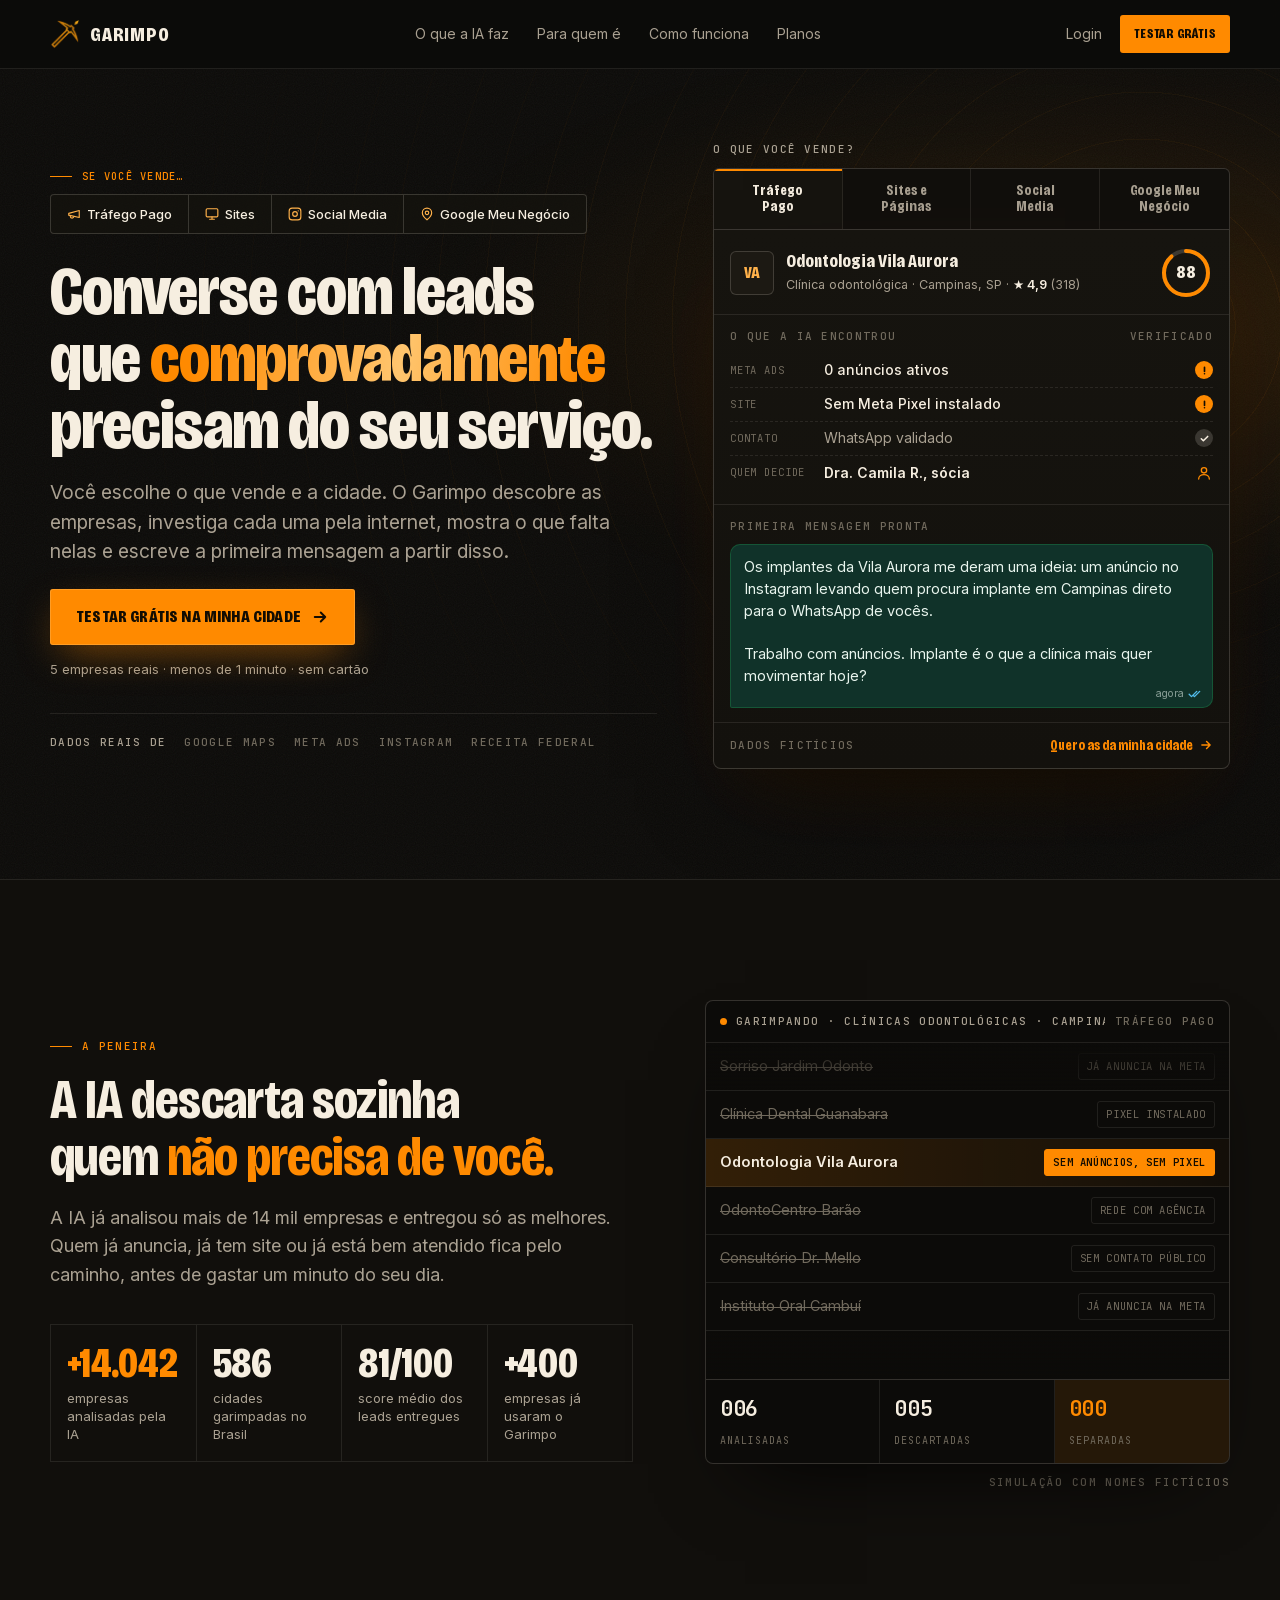
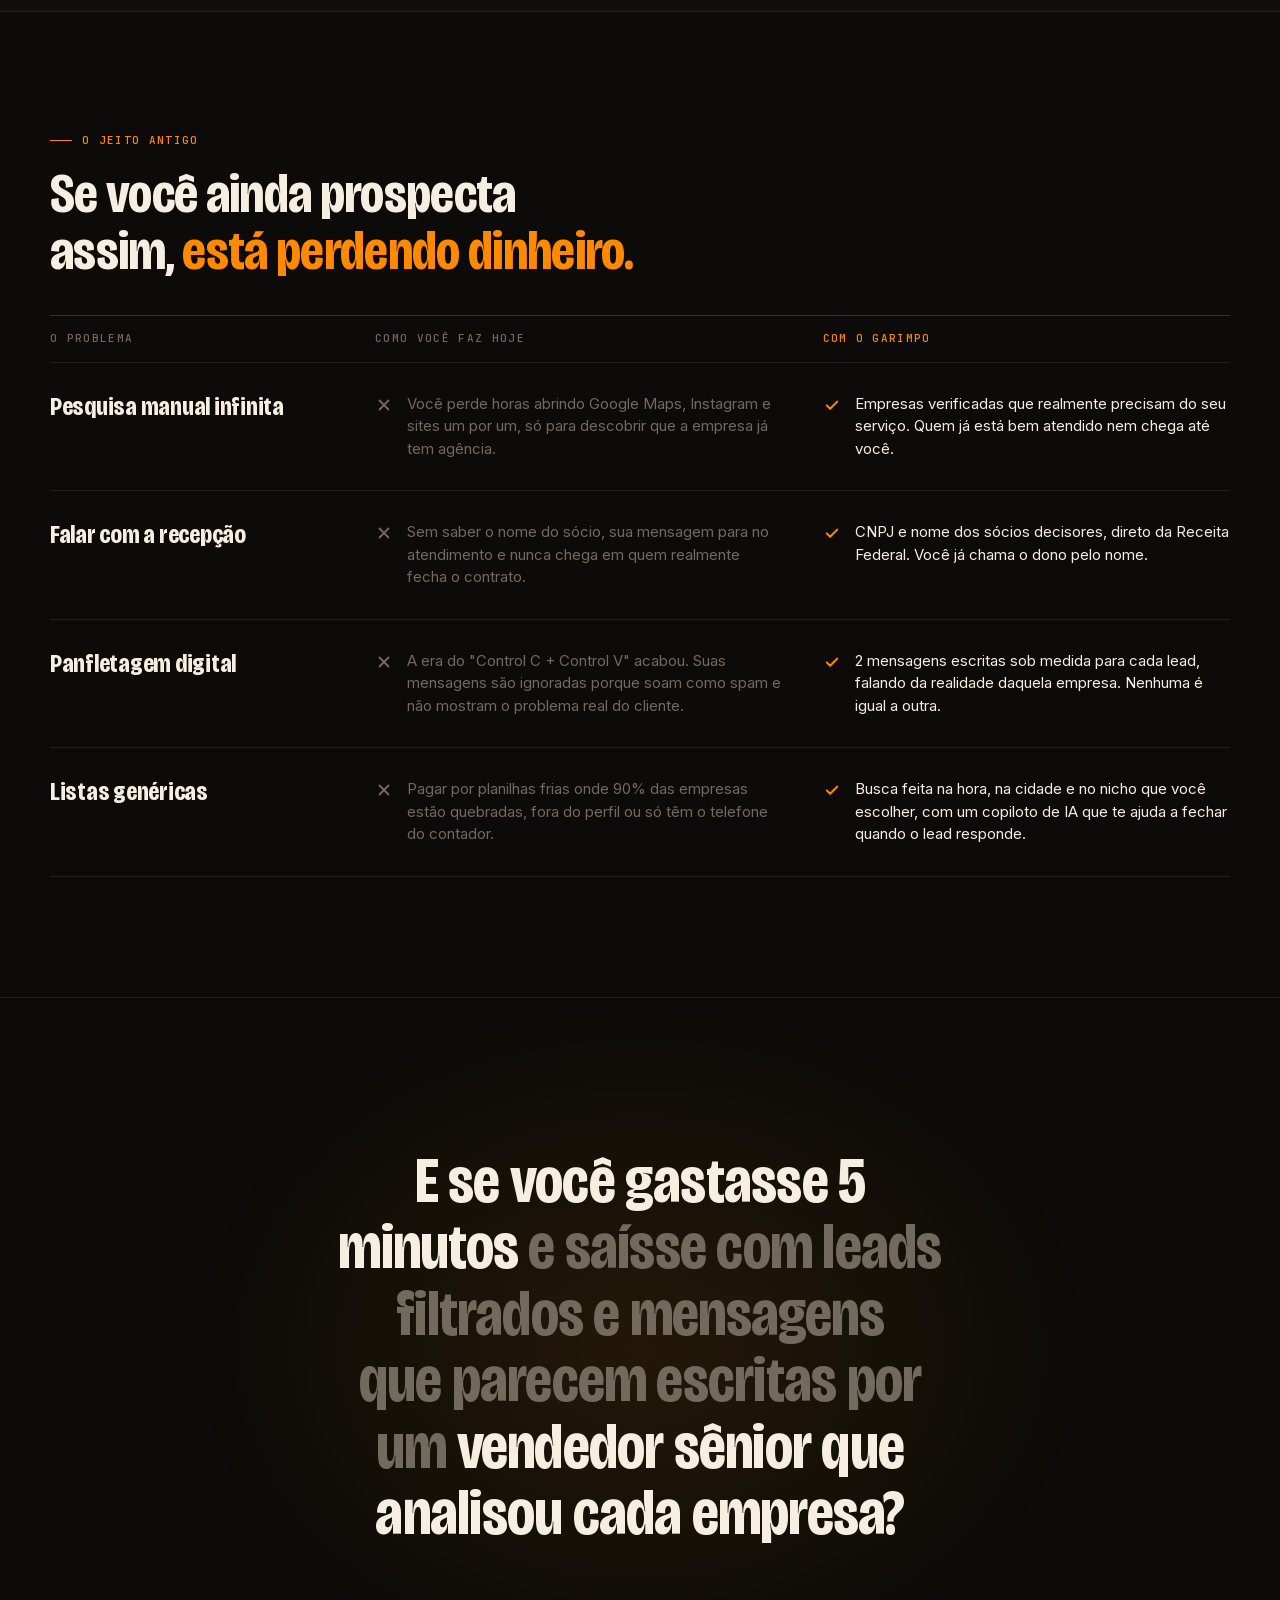
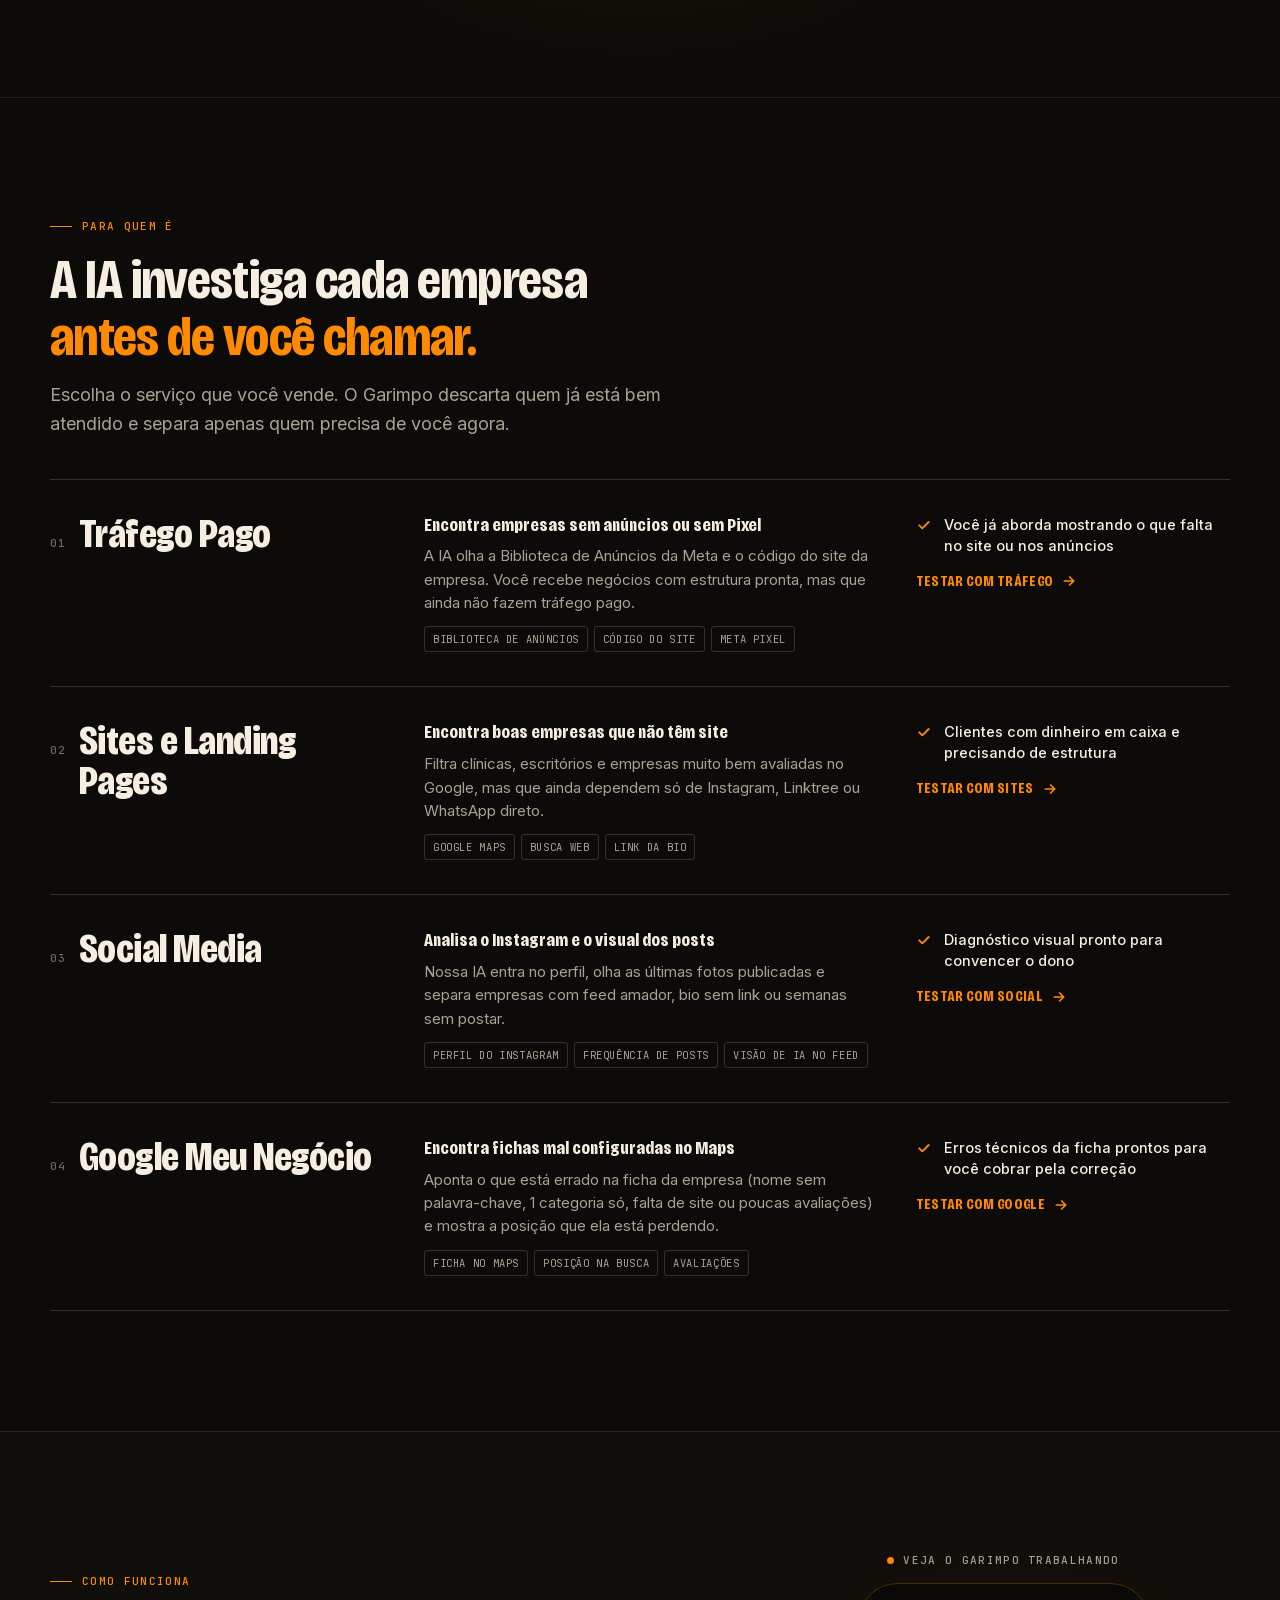
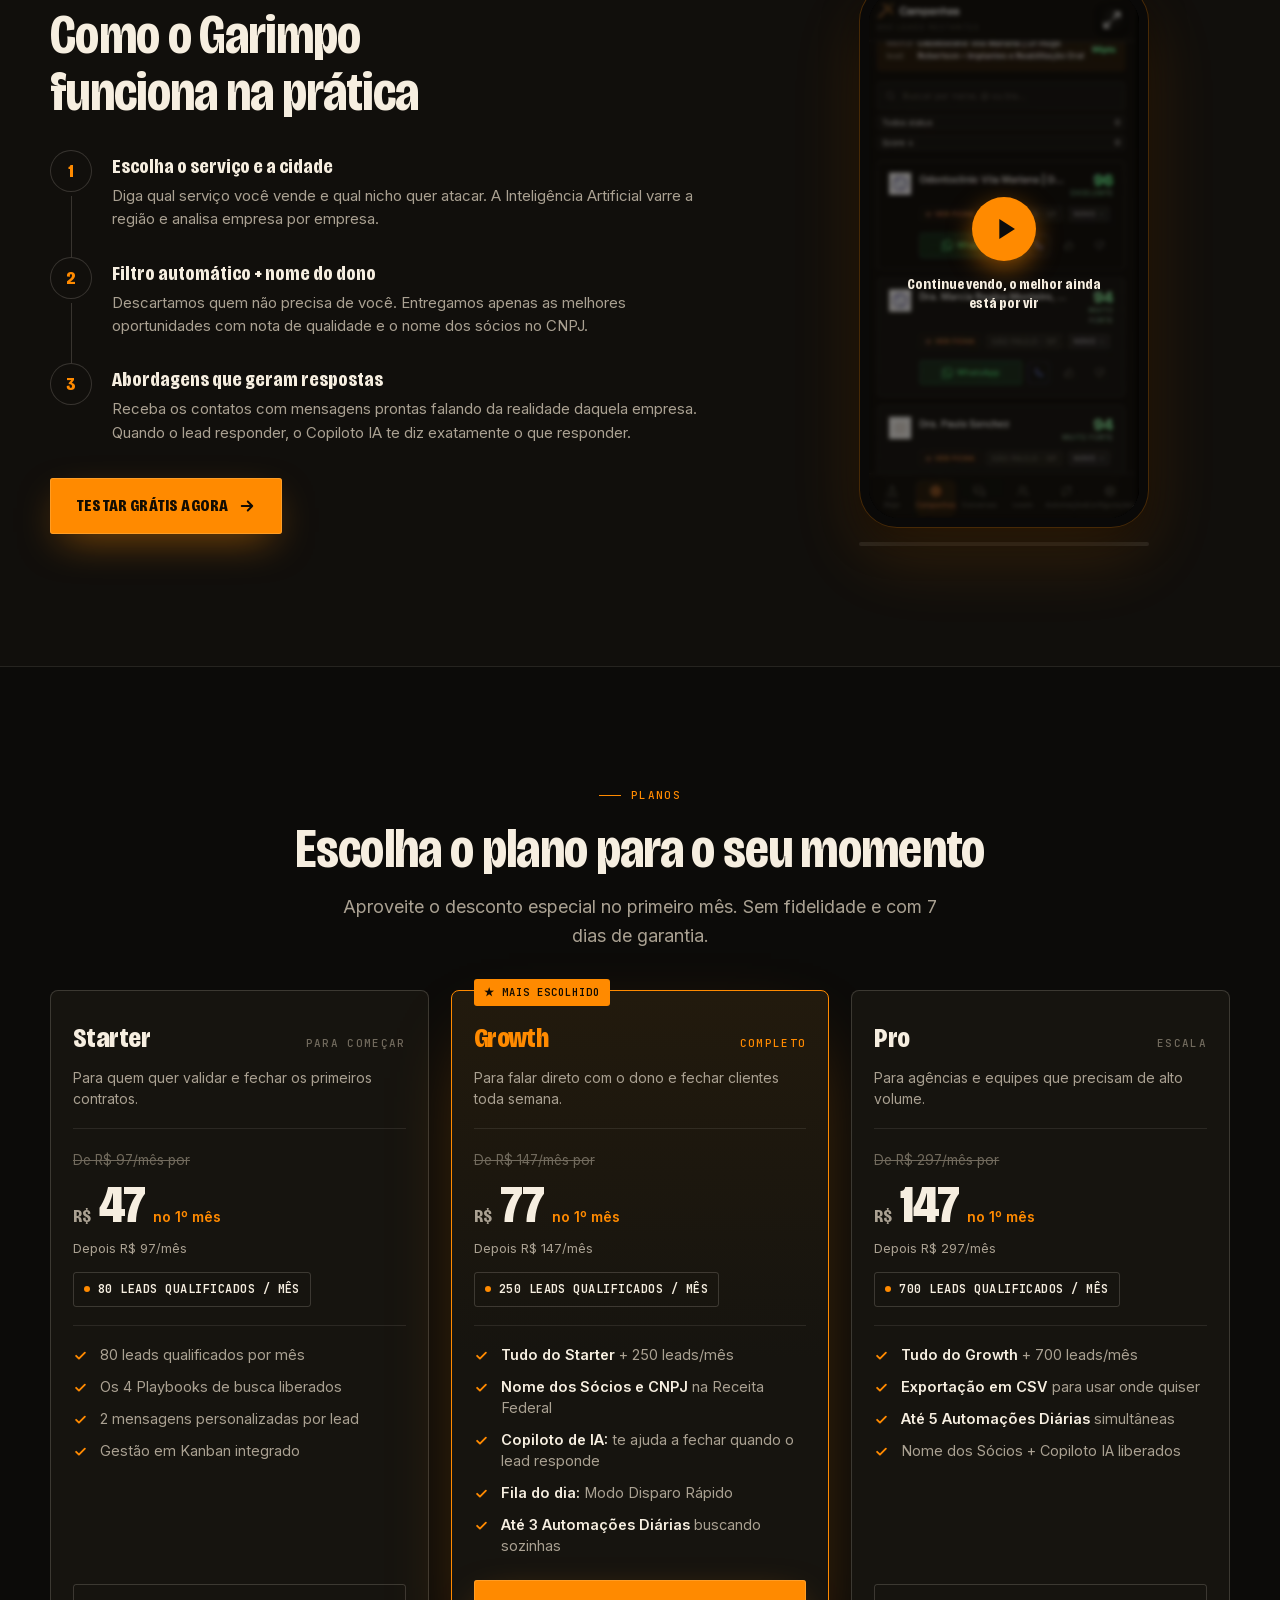
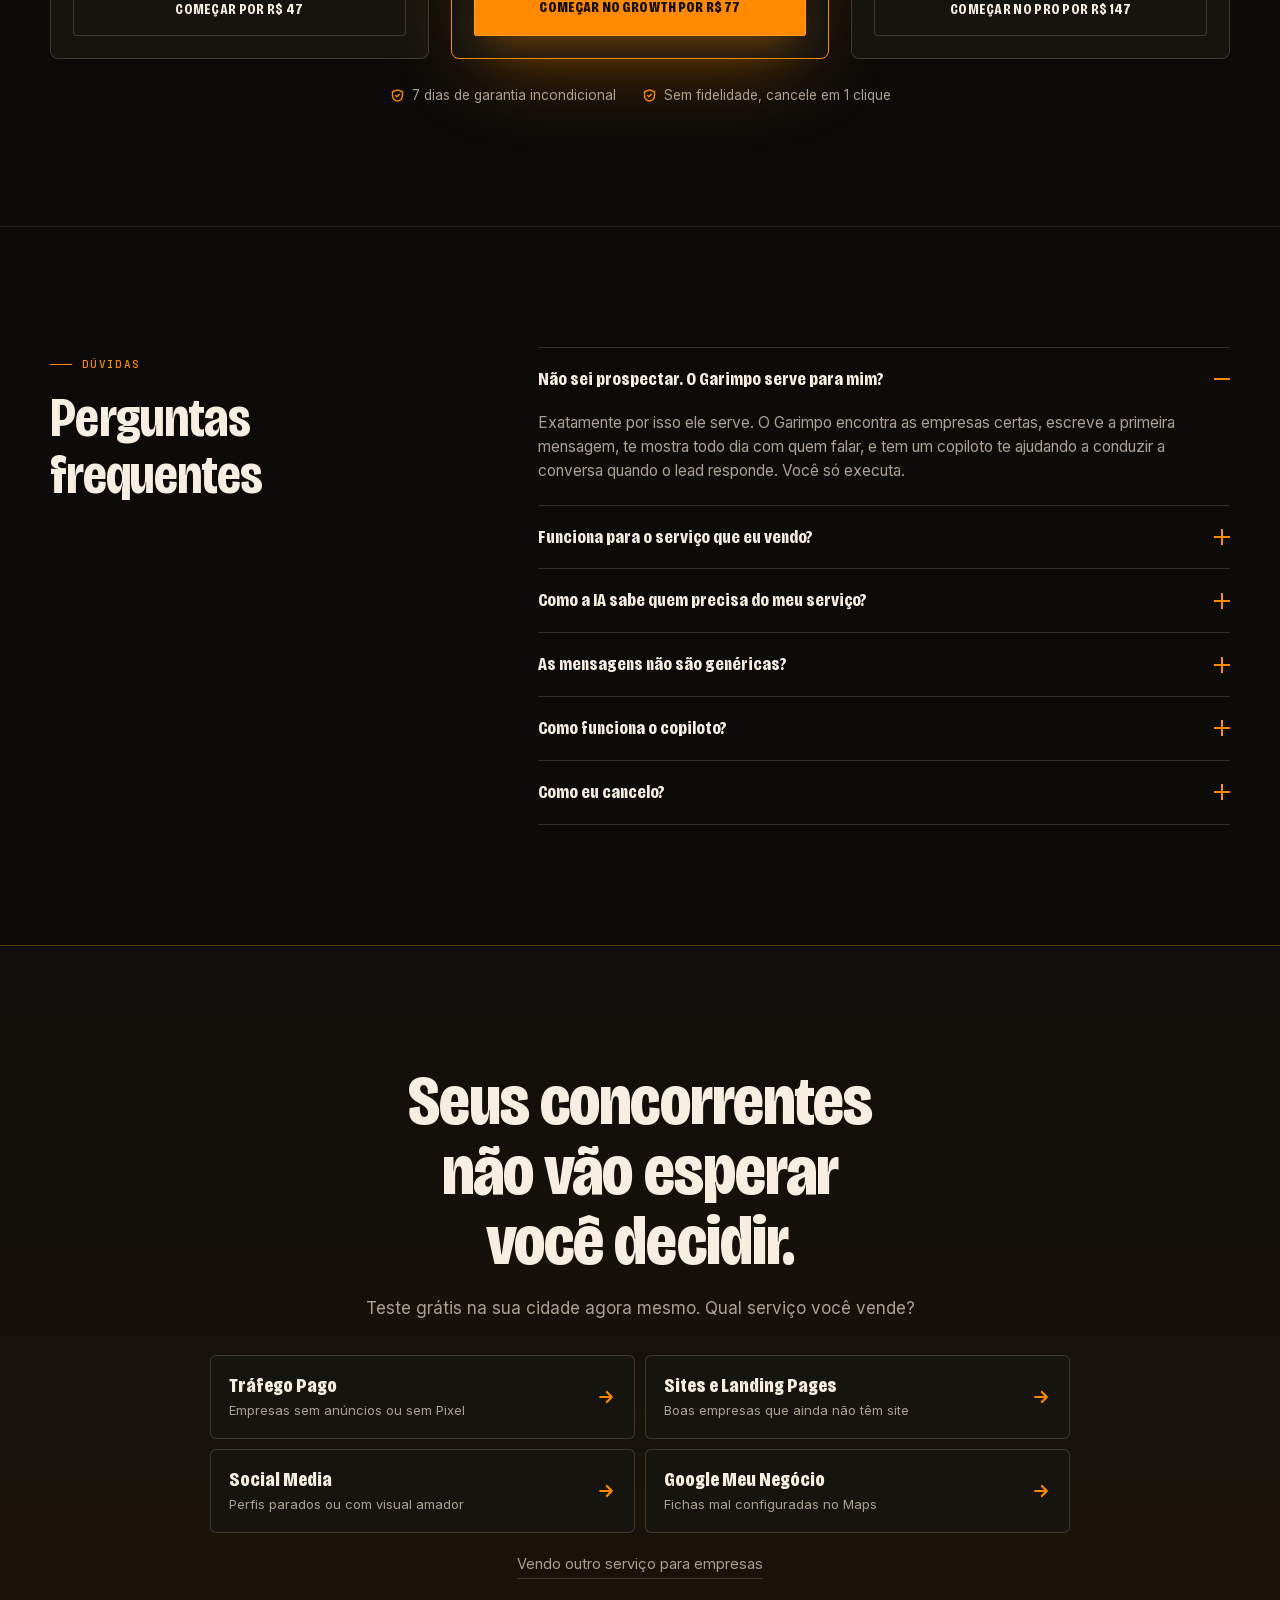
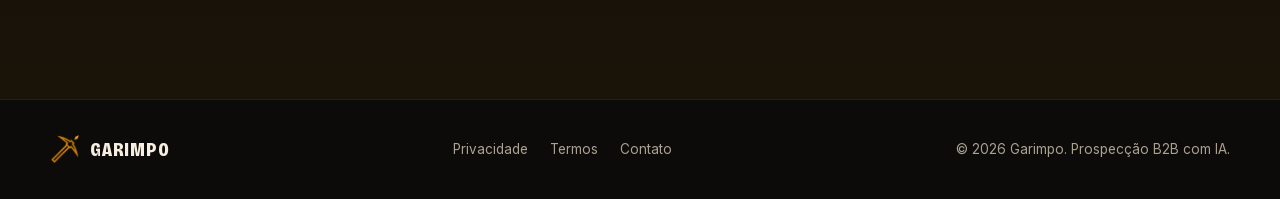
==== commit 69f44f67: "feat(lp): primeira dobra mais enxuta e headline em 3 linhas - Serviços acima da headline numa grade " ====
--- a/index.html
+++ b/index.html
@@ -96,19 +96,18 @@
 .hero-grid,.sieve-grid,.how-grid,.faq-grid{grid-template-columns:minmax(0,1fr)}
 .hero-grid>*,.sieve-grid>*,.how-grid>*,.faq-grid>*{min-width:0}
 .hero-grid{display:grid;gap:30px}
-.hero-svc{margin-bottom:22px}
-.hero-svc .kicker{margin-bottom:12px}
-.hero-svc nav{display:flex;flex-wrap:wrap;gap:8px}
-.hero-svc .br{flex-basis:100%;height:0}
-.hero-svc a{display:inline-flex;align-items:center;gap:7px;min-height:38px;padding:0 14px 0 12px;border:1px solid var(--line-2);border-radius:999px;background:rgba(22,20,15,.72);color:var(--ink);font-size:13px;font-weight:500;white-space:nowrap;transition:border-color .2s,background .2s}
-.hero-svc a svg{width:15px;height:15px;flex:none;color:var(--gold-2)}
-.hero-svc a .dn{display:none;width:13px;height:13px;margin-left:1px;color:var(--dim);transition:transform .2s,color .2s}
-.hero-svc a:hover{border-color:rgba(255,138,0,.55);background:var(--gold-wash)}
-.hero-svc a:hover .dn{color:var(--gold);transform:translateY(2px)}
-@media(min-width:400px){.hero-svc a .dn{display:block}}
+.hero-svc{margin-bottom:20px}
+.hero-svc .kicker{margin-bottom:9px;font-size:10.5px}
+.hero-svc nav{display:grid;grid-template-columns:1fr 1fr;max-width:440px;border:1px solid var(--line-2);border-radius:4px;background:rgba(22,20,15,.72);overflow:hidden}
+.hero-svc a{display:flex;align-items:center;justify-content:center;gap:6px;min-height:38px;padding:0 6px;color:var(--ink);font-size:12.5px;font-weight:500;white-space:nowrap;transition:background .2s}
+.hero-svc a:nth-child(odd){border-right:1px solid var(--line-2)}
+.hero-svc a:nth-child(n+3){border-top:1px solid var(--line-2)}
+.hero-svc a svg{width:14px;height:14px;flex:none;color:var(--gold-2)}
+.hero-svc a:hover{background:var(--gold-wash)}
+@media(min-width:1000px){.hero-svc nav{display:inline-flex;max-width:none}.hero-svc a{padding:0 16px;font-size:13px}.hero-svc a:nth-child(n+3){border-top:0}.hero-svc a+a{border-left:1px solid var(--line-2)}.hero-svc a:nth-child(odd){border-right:0}}
 .pulse{flex:none;width:7px;height:7px;border-radius:50%;background:var(--gold);box-shadow:0 0 0 0 rgba(255,138,0,.7);animation:pulse 2s infinite}
 @keyframes pulse{70%{box-shadow:0 0 0 9px rgba(255,138,0,0)}100%{box-shadow:0 0 0 0 rgba(255,138,0,0)}}
-.hero h1{font-family:var(--display);font-weight:800;font-size:clamp(2.55rem,10.6vw,4.5rem);line-height:.98;letter-spacing:-.014em;text-wrap:balance}
+.hero h1{font-family:var(--display);font-weight:800;font-size:clamp(2rem,calc((100vw - 2*var(--gut))*.111),4.5rem);line-height:.98;letter-spacing:-.014em;text-wrap:balance}
 .hero h1 em{font-style:normal;color:var(--gold);background:linear-gradient(100deg,#ff8a00 10%,#ffc56e 55%,#ff8a00 95%);-webkit-background-clip:text;background-clip:text;-webkit-text-fill-color:transparent}
 .hero-sub{margin-top:18px;color:var(--mute);font-size:clamp(1rem,2vw,1.2rem);line-height:1.55;max-width:50ch}
 .hero-cta{margin-top:22px;display:flex;flex-direction:column;gap:14px;align-items:stretch}
@@ -120,7 +119,8 @@
 @media(min-width:1000px){
   .hero{padding:72px 0 110px}
   .hero-grid{gap:56px}
-  .hero-svc{margin-bottom:22px}
+  .hero-svc{margin-bottom:24px}
+  .hero h1{font-size:min(4.3rem,calc((100vw - 120px)*.06))}
   .sources{display:flex}
   .hero-grid{grid-template-columns:minmax(0,1.08fr) minmax(0,.92fr);gap:56px;align-items:center}
 }
@@ -422,7 +422,7 @@
 <section class="hero">
   <div class="wrap hero-grid">
     <div class="hero-copy">
-      <div class="hero-svc"><p class="mono kicker">Você vende…</p><nav aria-label="Ver como funciona para o seu serviço"><a href="#svc-trafego"><svg viewBox="0 0 24 24" fill="none" stroke="currentColor" stroke-width="2" stroke-linecap="round" stroke-linejoin="round" aria-hidden="true"><path d="m3 11 18-5v12L3 14v-3z"/><path d="M11.6 16.8a3 3 0 1 1-5.8-1.6"/></svg>Tráfego pago<svg class="dn" viewBox="0 0 24 24" fill="none" stroke="currentColor" stroke-width="2.4" stroke-linecap="round" stroke-linejoin="round" aria-hidden="true"><path d="M12 5v14M6 13l6 6 6-6"/></svg></a><a href="#svc-sites"><svg viewBox="0 0 24 24" fill="none" stroke="currentColor" stroke-width="2" stroke-linecap="round" stroke-linejoin="round" aria-hidden="true"><rect x="2" y="3" width="20" height="14" rx="2"/><path d="M8 21h8M12 17v4"/></svg>Sites<svg class="dn" viewBox="0 0 24 24" fill="none" stroke="currentColor" stroke-width="2.4" stroke-linecap="round" stroke-linejoin="round" aria-hidden="true"><path d="M12 5v14M6 13l6 6 6-6"/></svg></a><i class="br" aria-hidden="true"></i><a href="#svc-social"><svg viewBox="0 0 24 24" fill="none" stroke="currentColor" stroke-width="2" stroke-linecap="round" stroke-linejoin="round" aria-hidden="true"><rect x="2" y="2" width="20" height="20" rx="5"/><circle cx="12" cy="12" r="4"/><path d="M17.5 6.5h.01"/></svg>Social media<svg class="dn" viewBox="0 0 24 24" fill="none" stroke="currentColor" stroke-width="2.4" stroke-linecap="round" stroke-linejoin="round" aria-hidden="true"><path d="M12 5v14M6 13l6 6 6-6"/></svg></a><a href="#svc-google"><svg viewBox="0 0 24 24" fill="none" stroke="currentColor" stroke-width="2" stroke-linecap="round" stroke-linejoin="round" aria-hidden="true"><path d="M20 10c0 6-8 12-8 12s-8-6-8-12a8 8 0 0 1 16 0Z"/><circle cx="12" cy="10" r="3"/></svg>Google Meu Negócio<svg class="dn" viewBox="0 0 24 24" fill="none" stroke="currentColor" stroke-width="2.4" stroke-linecap="round" stroke-linejoin="round" aria-hidden="true"><path d="M12 5v14M6 13l6 6 6-6"/></svg></a></nav></div>
+      <div class="hero-svc"><p class="mono kicker">Se você vende…</p><nav aria-label="Para quem vende"><a href="#svc-trafego"><svg viewBox="0 0 24 24" fill="none" stroke="currentColor" stroke-width="2" stroke-linecap="round" stroke-linejoin="round" aria-hidden="true"><path d="m3 11 18-5v12L3 14v-3z"/><path d="M11.6 16.8a3 3 0 1 1-5.8-1.6"/></svg>Tráfego Pago</a><a href="#svc-sites"><svg viewBox="0 0 24 24" fill="none" stroke="currentColor" stroke-width="2" stroke-linecap="round" stroke-linejoin="round" aria-hidden="true"><rect x="2" y="3" width="20" height="14" rx="2"/><path d="M8 21h8M12 17v4"/></svg>Sites</a><a href="#svc-social"><svg viewBox="0 0 24 24" fill="none" stroke="currentColor" stroke-width="2" stroke-linecap="round" stroke-linejoin="round" aria-hidden="true"><rect x="2" y="2" width="20" height="20" rx="5"/><circle cx="12" cy="12" r="4"/><path d="M17.5 6.5h.01"/></svg>Social Media</a><a href="#svc-google"><svg viewBox="0 0 24 24" fill="none" stroke="currentColor" stroke-width="2" stroke-linecap="round" stroke-linejoin="round" aria-hidden="true"><path d="M20 10c0 6-8 12-8 12s-8-6-8-12a8 8 0 0 1 16 0Z"/><circle cx="12" cy="10" r="3"/></svg>Google Meu Negócio</a></nav></div>
       <h1>Converse com leads que <em>comprovadamente</em> precisam do seu serviço.</h1>
       <p class="hero-sub">Você escolhe o que vende e a cidade. O Garimpo descobre as empresas, investiga cada uma pela internet, mostra o que falta nelas e escreve a primeira mensagem a partir disso.</p>
       <div class="hero-cta">
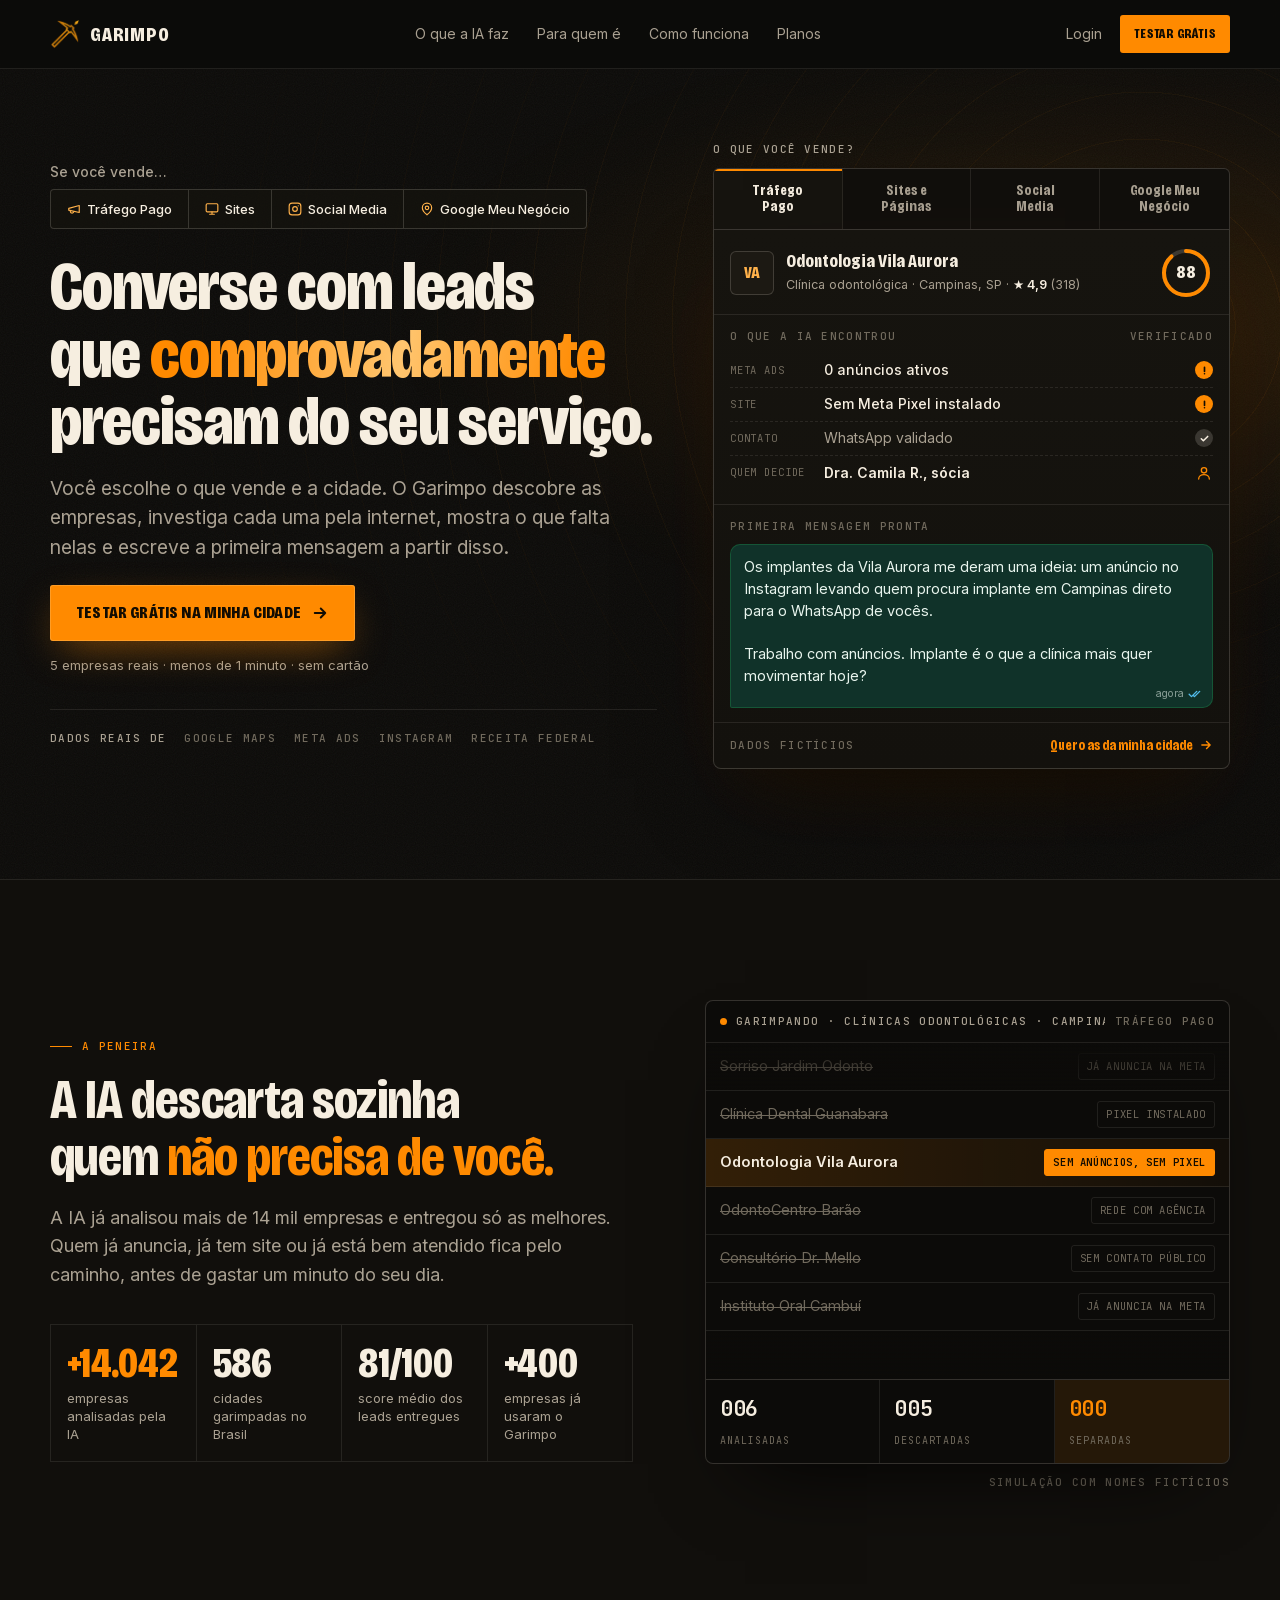
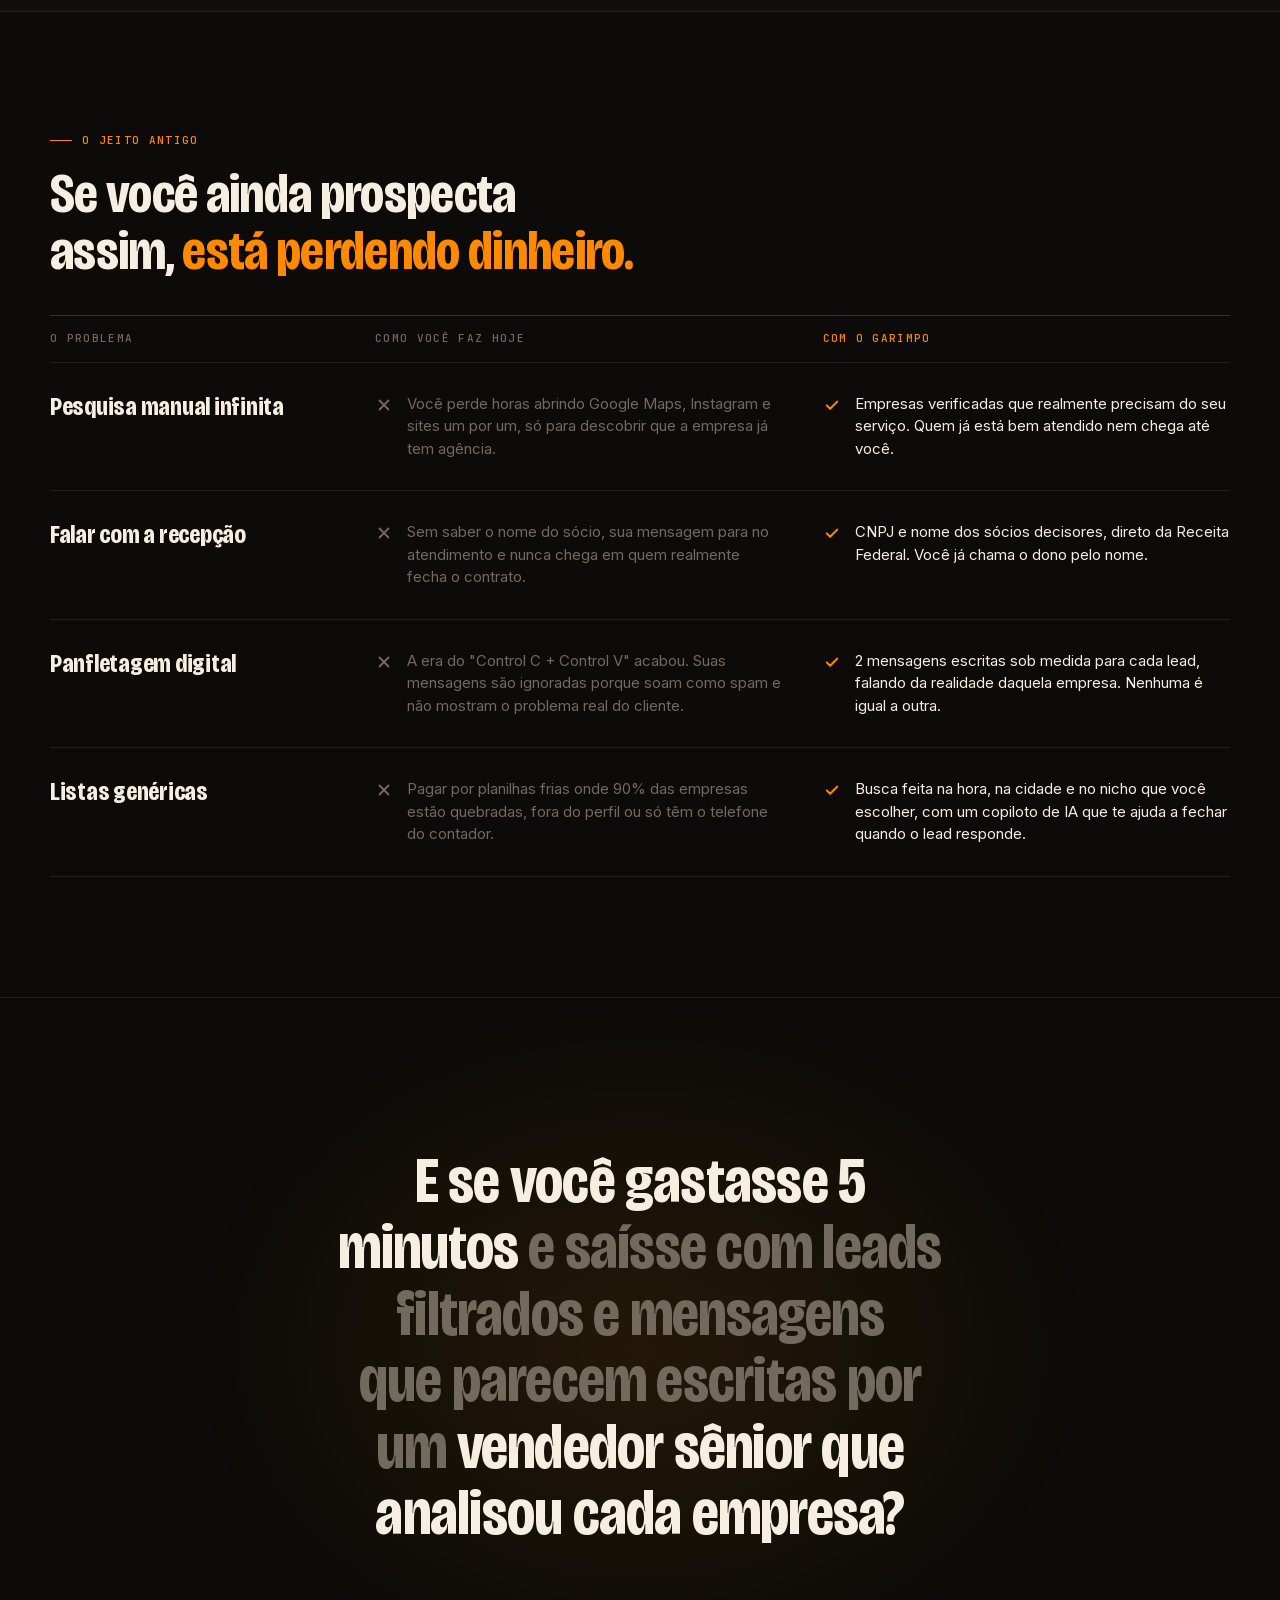
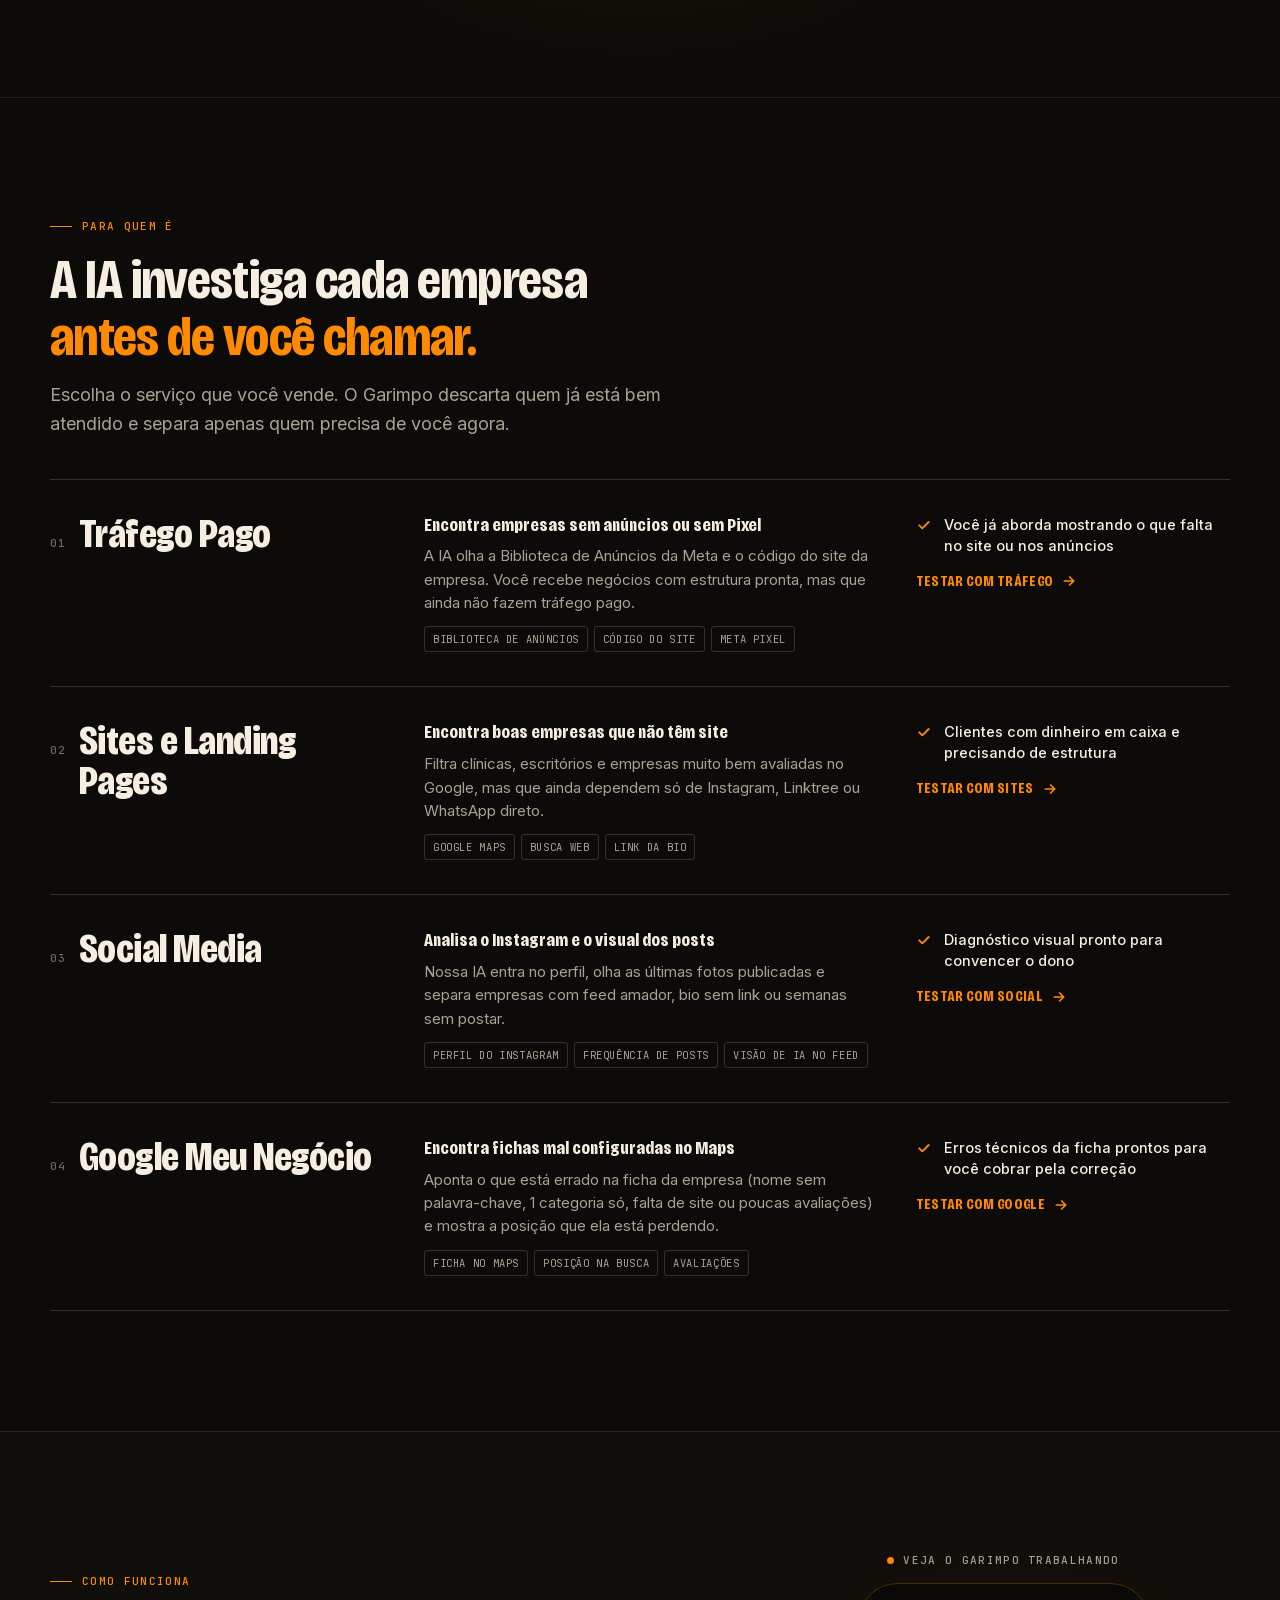
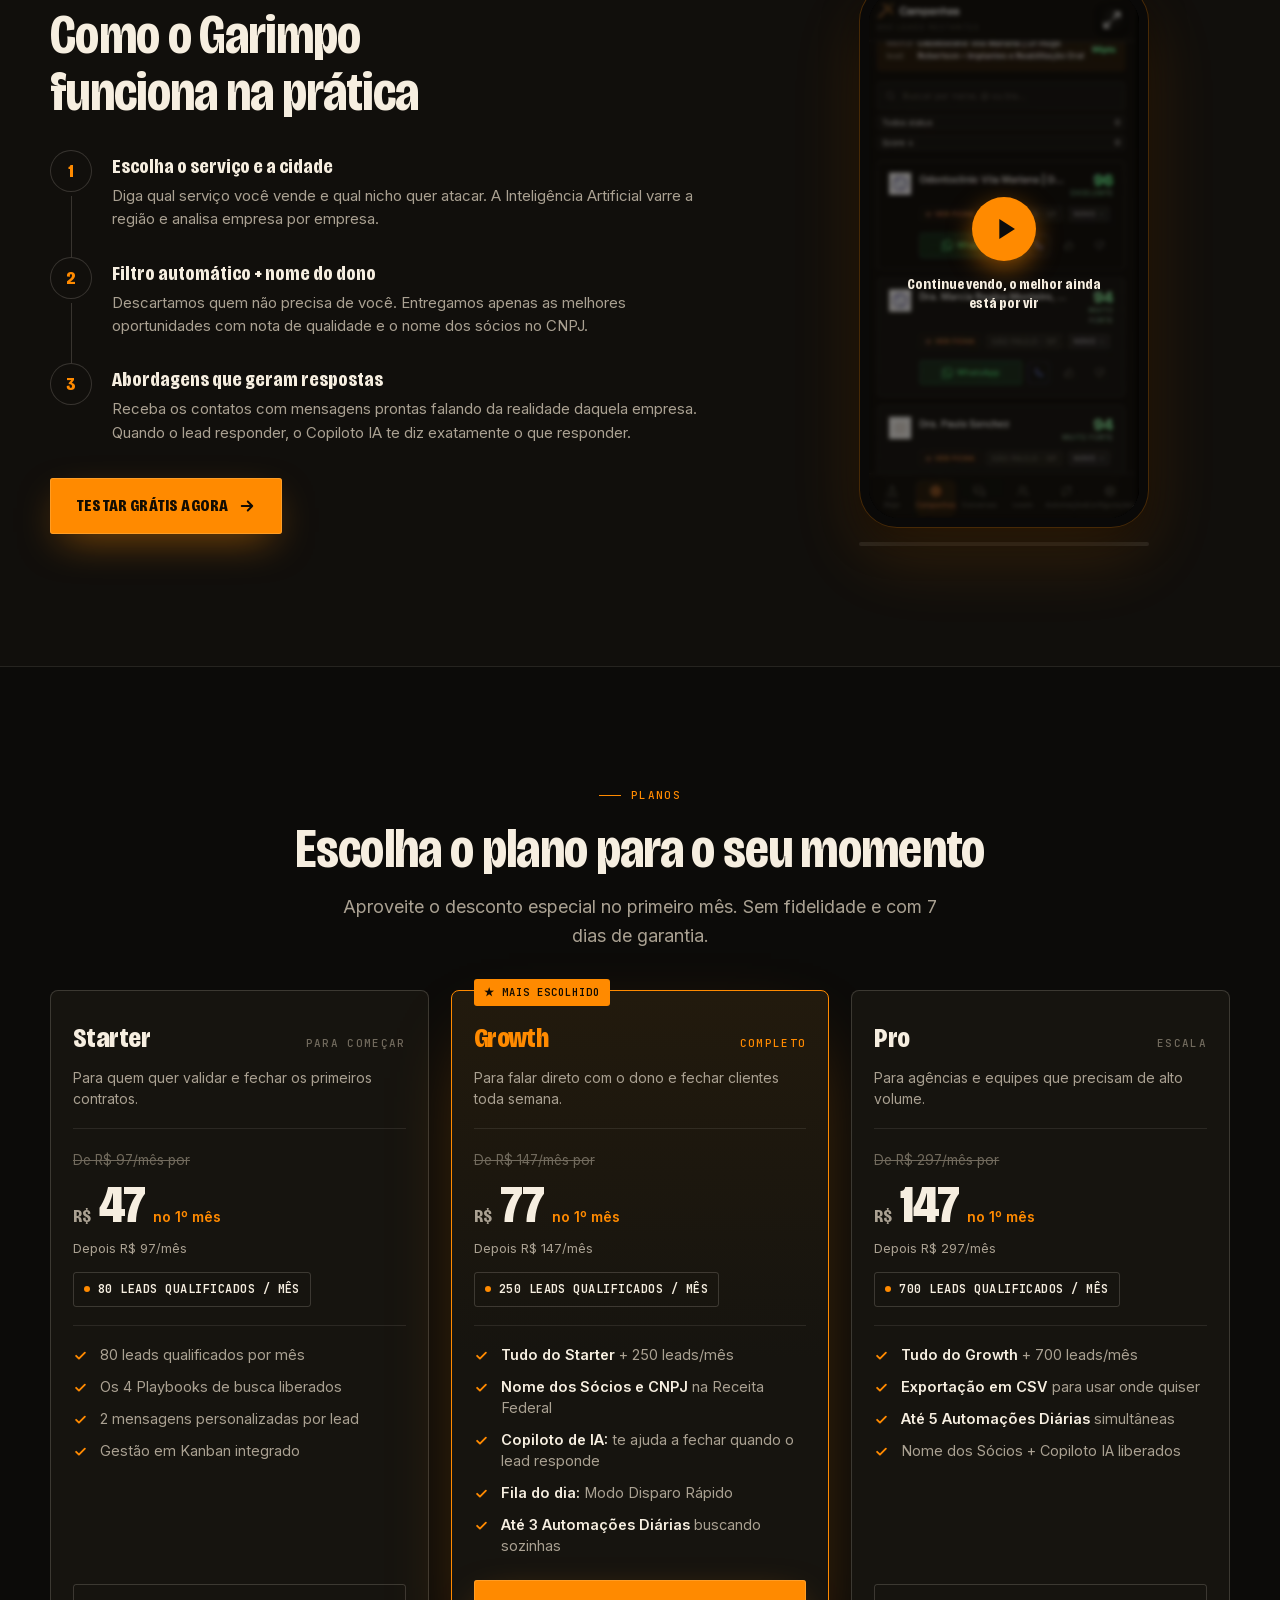
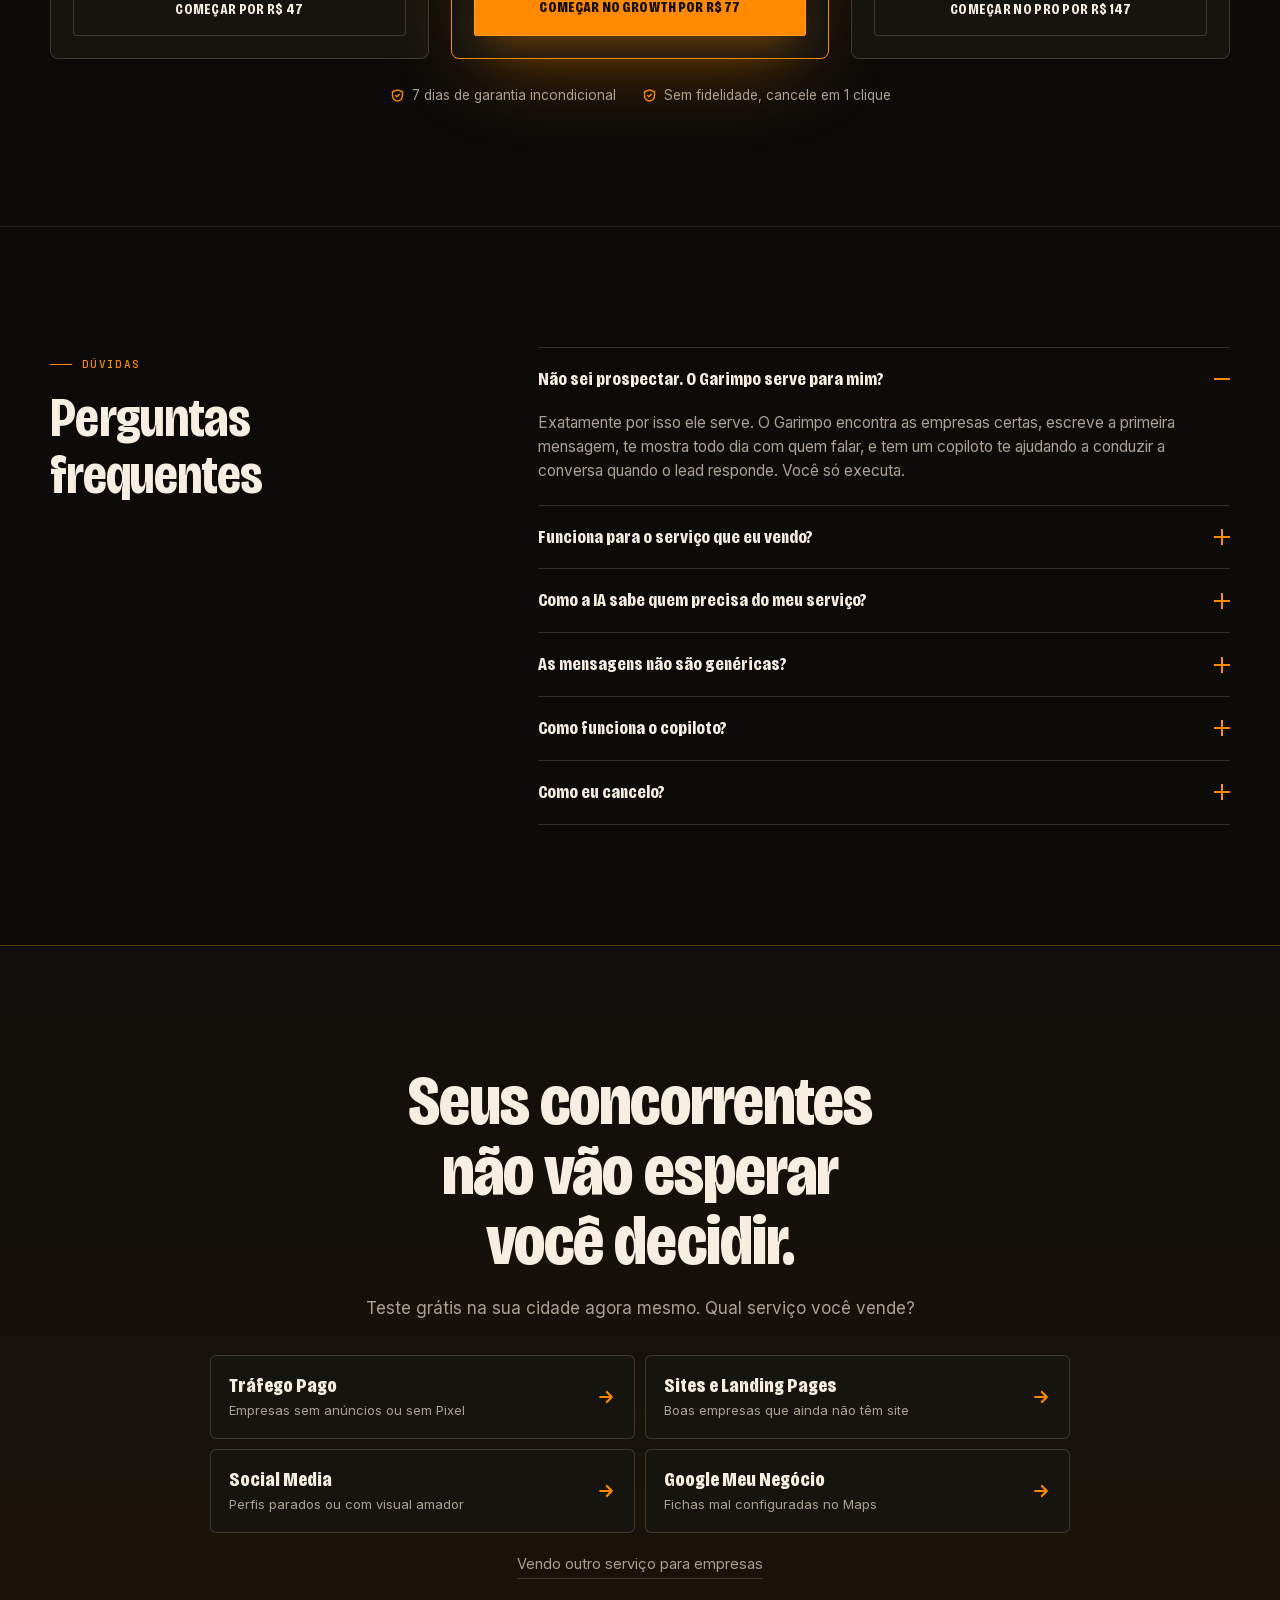
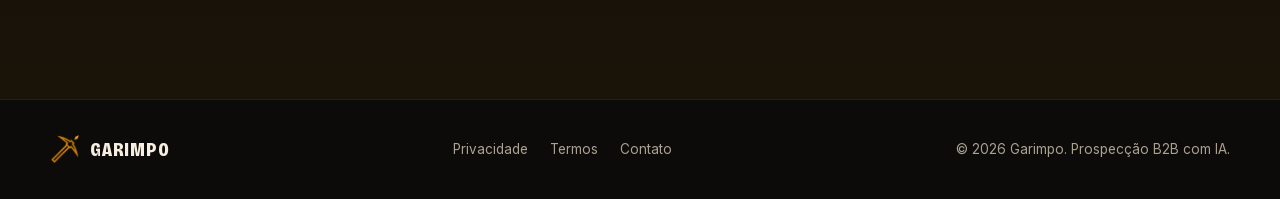
==== commit f54606ec: "feat(lp): "Se você vende…" como frase simples acima dos serviços Co-Authored-By: Claude Opus 5.5 <no" ====
--- a/index.html
+++ b/index.html
@@ -97,7 +97,7 @@
 .hero-grid>*,.sieve-grid>*,.how-grid>*,.faq-grid>*{min-width:0}
 .hero-grid{display:grid;gap:30px}
 .hero-svc{margin-bottom:20px}
-.hero-svc .kicker{margin-bottom:9px;font-size:10.5px}
+.hero-svc-q{margin:0 0 8px;color:var(--mute);font-size:14px;font-weight:500;line-height:1.3}
 .hero-svc nav{display:grid;grid-template-columns:1fr 1fr;max-width:440px;border:1px solid var(--line-2);border-radius:4px;background:rgba(22,20,15,.72);overflow:hidden}
 .hero-svc a{display:flex;align-items:center;justify-content:center;gap:6px;min-height:38px;padding:0 6px;color:var(--ink);font-size:12.5px;font-weight:500;white-space:nowrap;transition:background .2s}
 .hero-svc a:nth-child(odd){border-right:1px solid var(--line-2)}
@@ -422,7 +422,7 @@
 <section class="hero">
   <div class="wrap hero-grid">
     <div class="hero-copy">
-      <div class="hero-svc"><p class="mono kicker">Se você vende…</p><nav aria-label="Para quem vende"><a href="#svc-trafego"><svg viewBox="0 0 24 24" fill="none" stroke="currentColor" stroke-width="2" stroke-linecap="round" stroke-linejoin="round" aria-hidden="true"><path d="m3 11 18-5v12L3 14v-3z"/><path d="M11.6 16.8a3 3 0 1 1-5.8-1.6"/></svg>Tráfego Pago</a><a href="#svc-sites"><svg viewBox="0 0 24 24" fill="none" stroke="currentColor" stroke-width="2" stroke-linecap="round" stroke-linejoin="round" aria-hidden="true"><rect x="2" y="3" width="20" height="14" rx="2"/><path d="M8 21h8M12 17v4"/></svg>Sites</a><a href="#svc-social"><svg viewBox="0 0 24 24" fill="none" stroke="currentColor" stroke-width="2" stroke-linecap="round" stroke-linejoin="round" aria-hidden="true"><rect x="2" y="2" width="20" height="20" rx="5"/><circle cx="12" cy="12" r="4"/><path d="M17.5 6.5h.01"/></svg>Social Media</a><a href="#svc-google"><svg viewBox="0 0 24 24" fill="none" stroke="currentColor" stroke-width="2" stroke-linecap="round" stroke-linejoin="round" aria-hidden="true"><path d="M20 10c0 6-8 12-8 12s-8-6-8-12a8 8 0 0 1 16 0Z"/><circle cx="12" cy="10" r="3"/></svg>Google Meu Negócio</a></nav></div>
+      <div class="hero-svc"><p class="hero-svc-q">Se você vende…</p><nav aria-label="Para quem vende"><a href="#svc-trafego"><svg viewBox="0 0 24 24" fill="none" stroke="currentColor" stroke-width="2" stroke-linecap="round" stroke-linejoin="round" aria-hidden="true"><path d="m3 11 18-5v12L3 14v-3z"/><path d="M11.6 16.8a3 3 0 1 1-5.8-1.6"/></svg>Tráfego Pago</a><a href="#svc-sites"><svg viewBox="0 0 24 24" fill="none" stroke="currentColor" stroke-width="2" stroke-linecap="round" stroke-linejoin="round" aria-hidden="true"><rect x="2" y="3" width="20" height="14" rx="2"/><path d="M8 21h8M12 17v4"/></svg>Sites</a><a href="#svc-social"><svg viewBox="0 0 24 24" fill="none" stroke="currentColor" stroke-width="2" stroke-linecap="round" stroke-linejoin="round" aria-hidden="true"><rect x="2" y="2" width="20" height="20" rx="5"/><circle cx="12" cy="12" r="4"/><path d="M17.5 6.5h.01"/></svg>Social Media</a><a href="#svc-google"><svg viewBox="0 0 24 24" fill="none" stroke="currentColor" stroke-width="2" stroke-linecap="round" stroke-linejoin="round" aria-hidden="true"><path d="M20 10c0 6-8 12-8 12s-8-6-8-12a8 8 0 0 1 16 0Z"/><circle cx="12" cy="10" r="3"/></svg>Google Meu Negócio</a></nav></div>
       <h1>Converse com leads que <em>comprovadamente</em> precisam do seu serviço.</h1>
       <p class="hero-sub">Você escolhe o que vende e a cidade. O Garimpo descobre as empresas, investiga cada uma pela internet, mostra o que falta nelas e escreve a primeira mensagem a partir disso.</p>
       <div class="hero-cta">
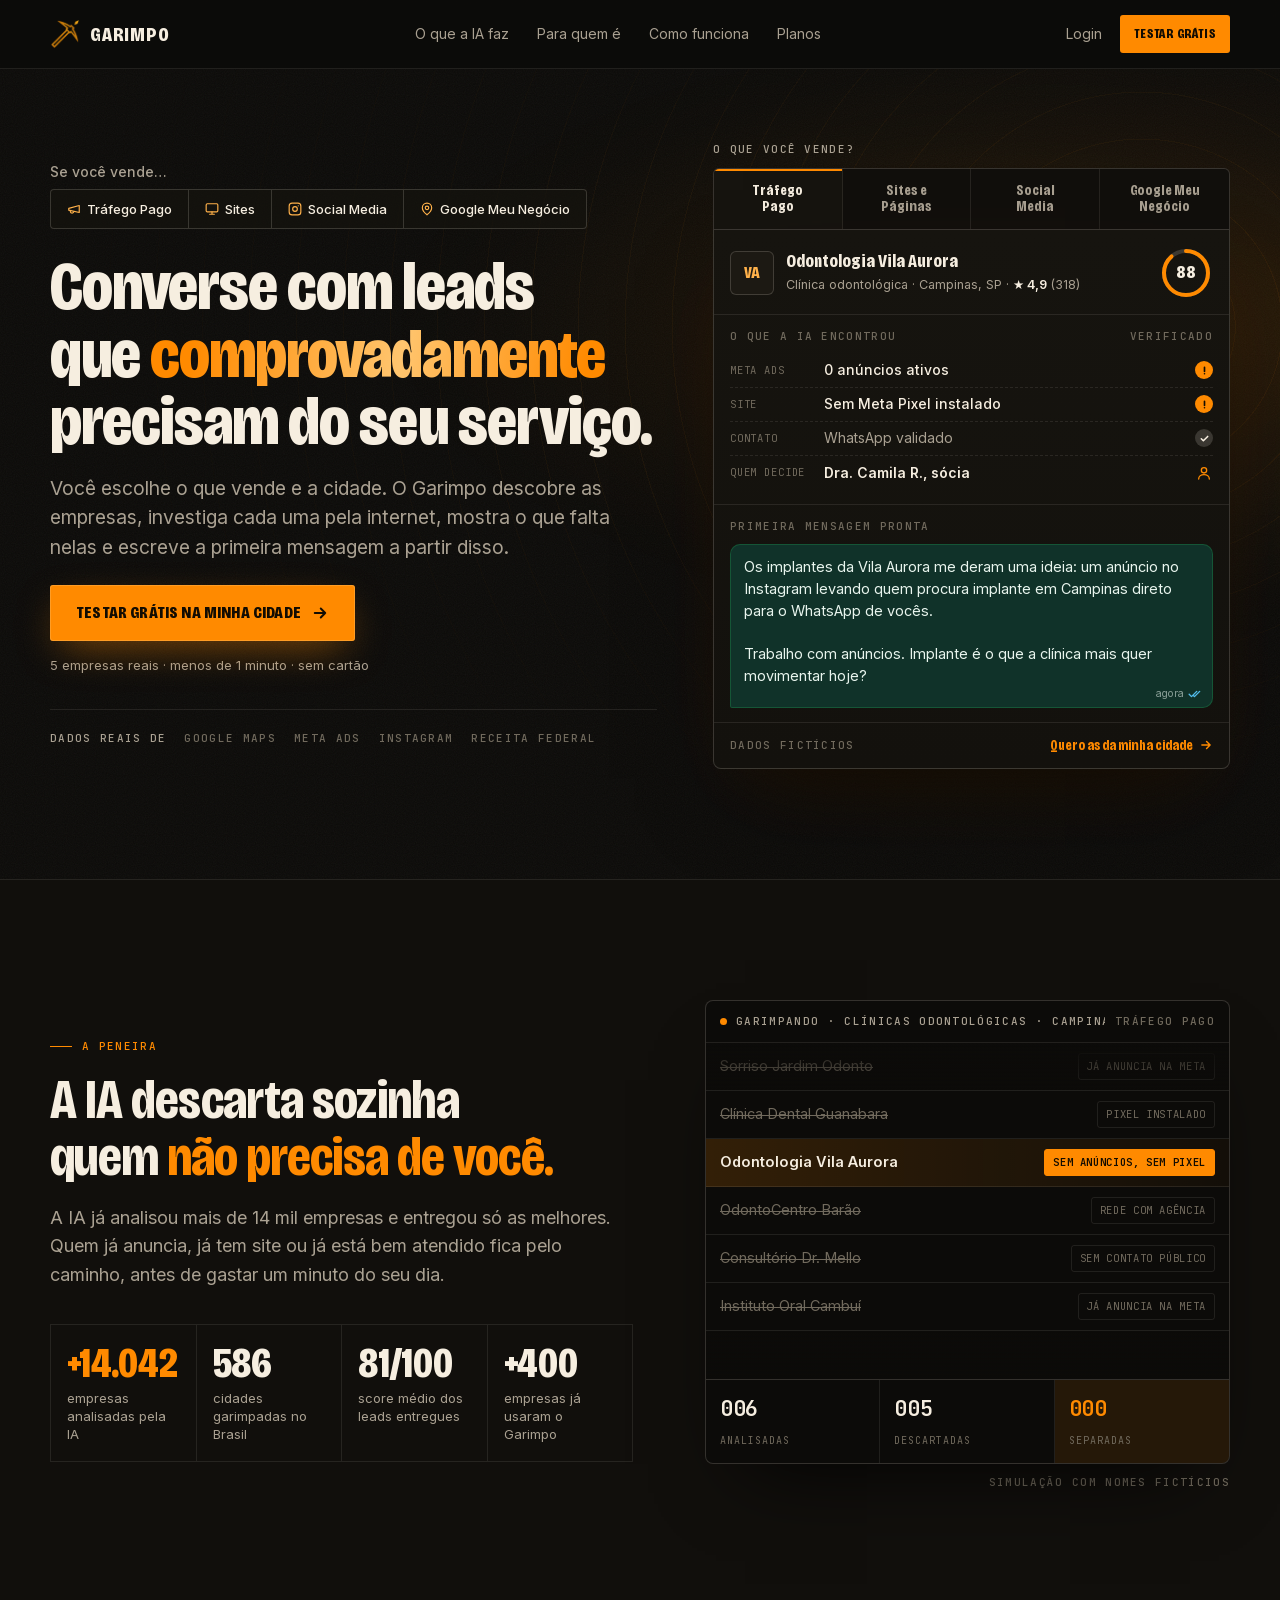
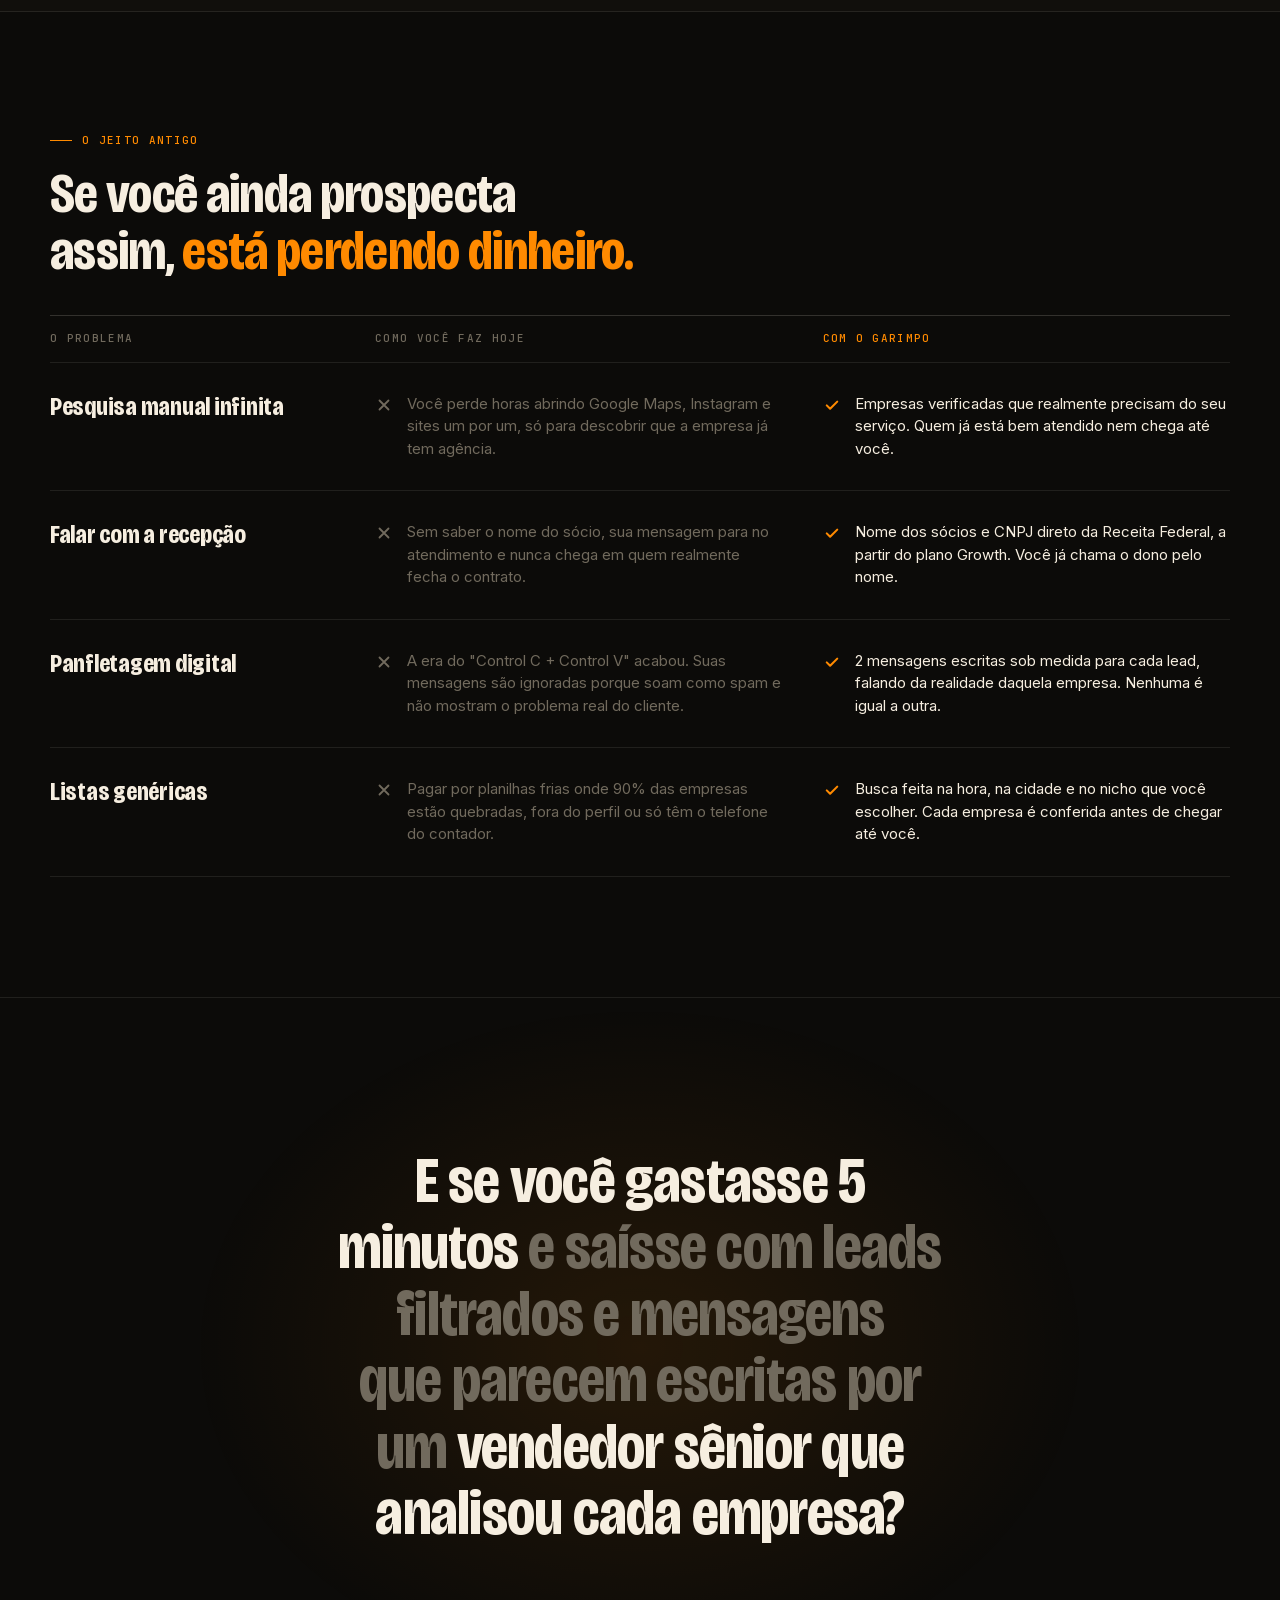
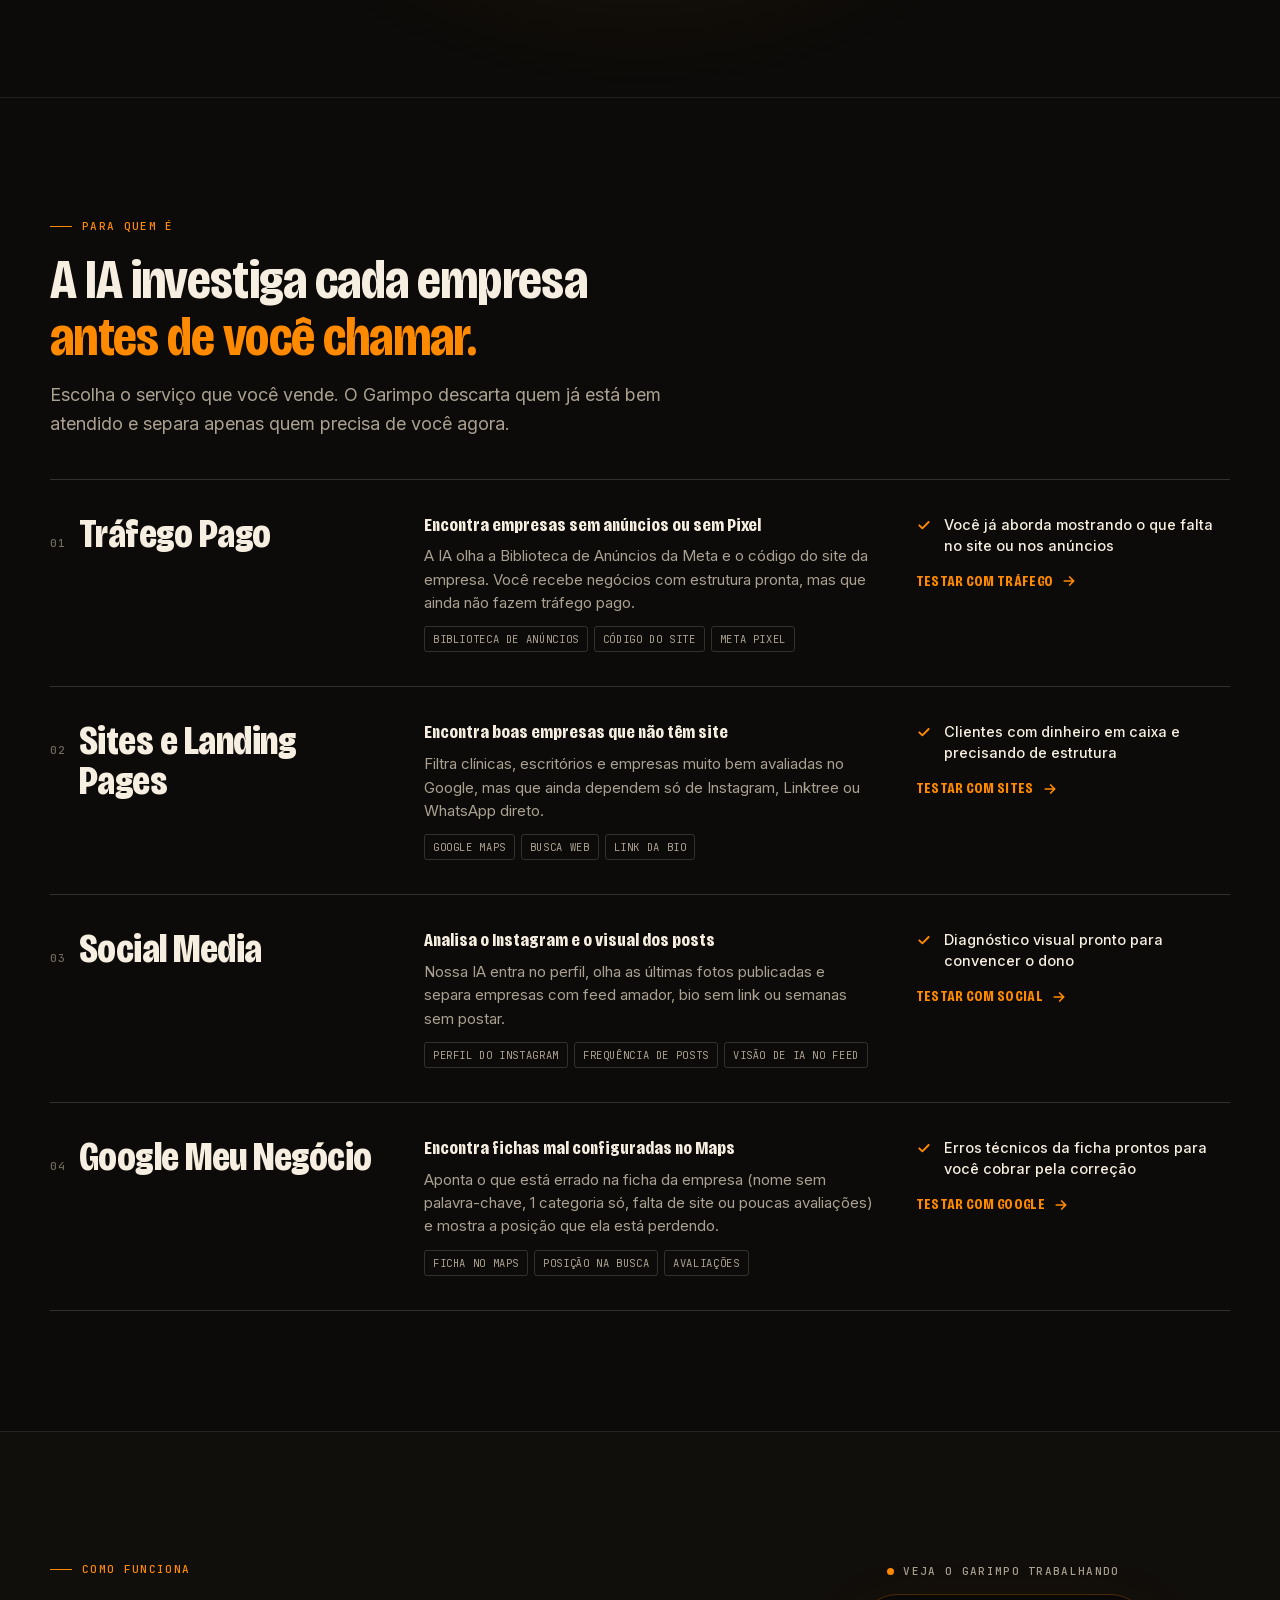
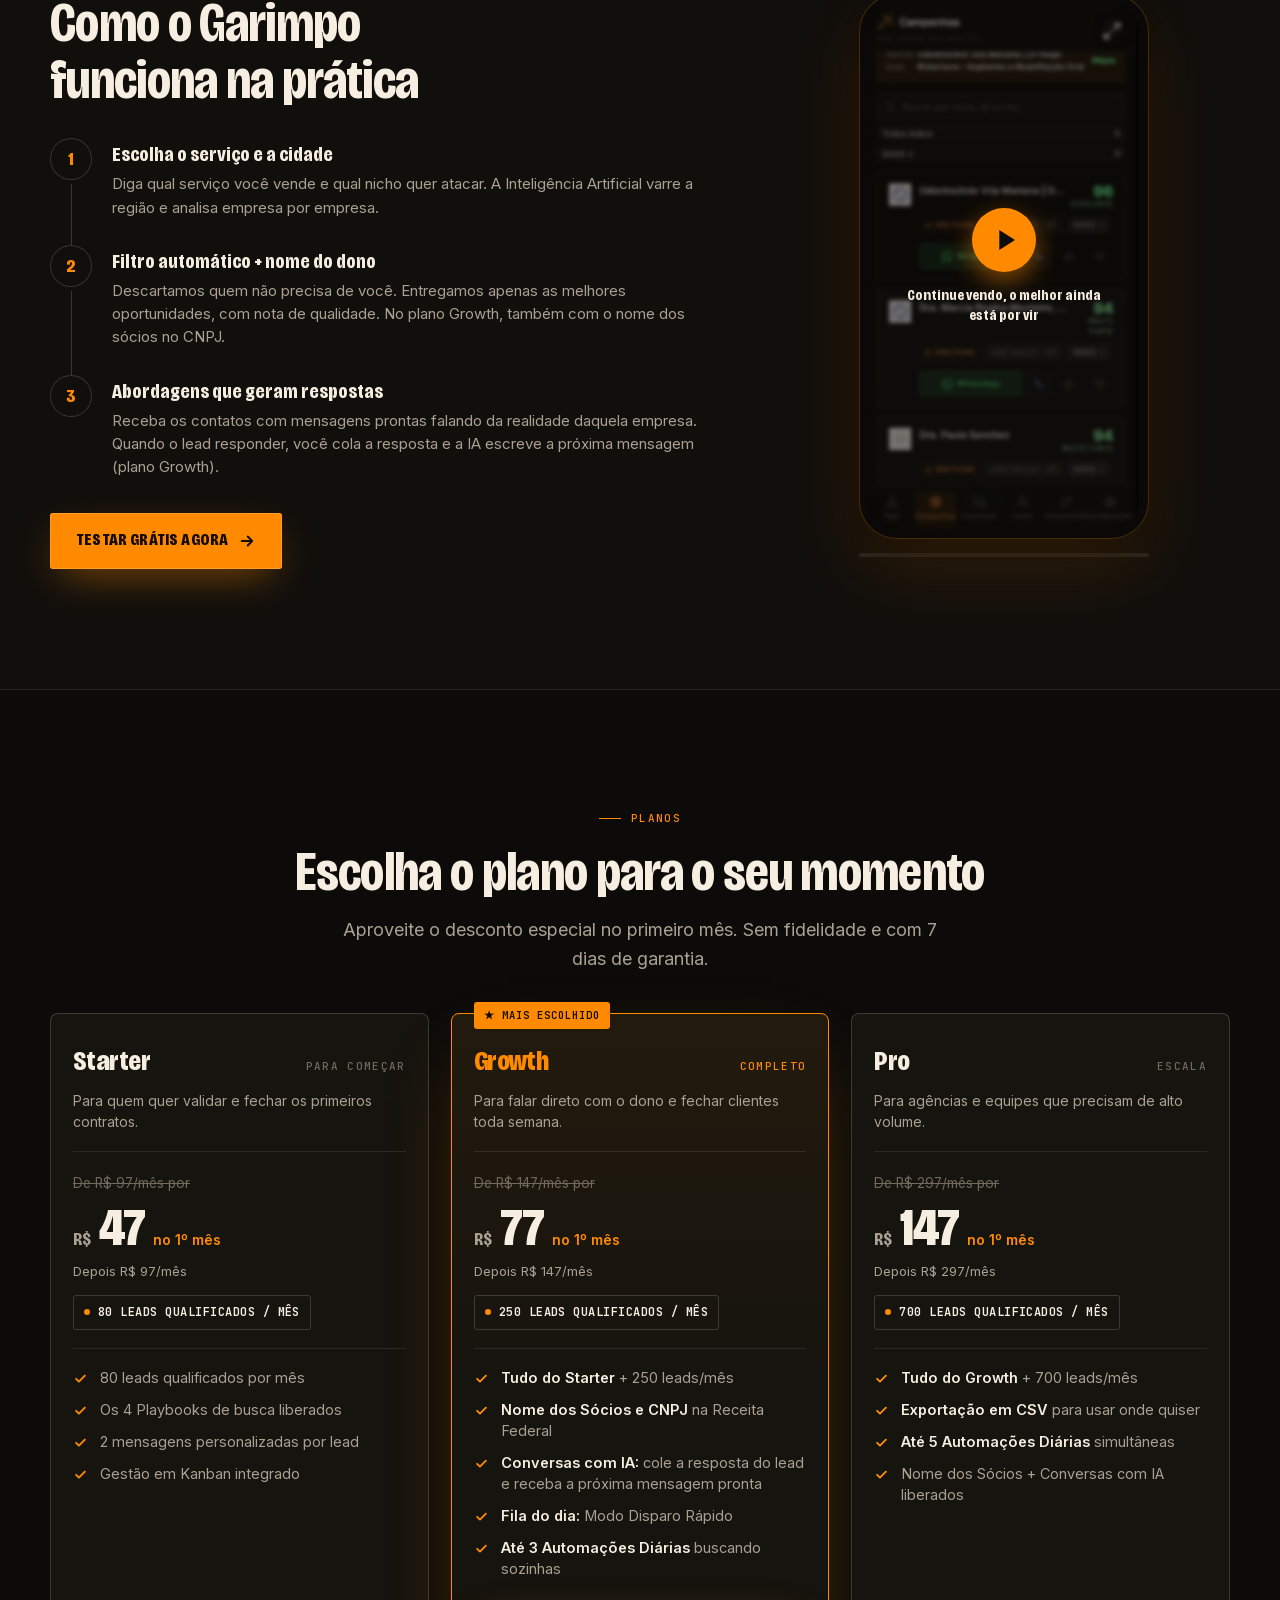
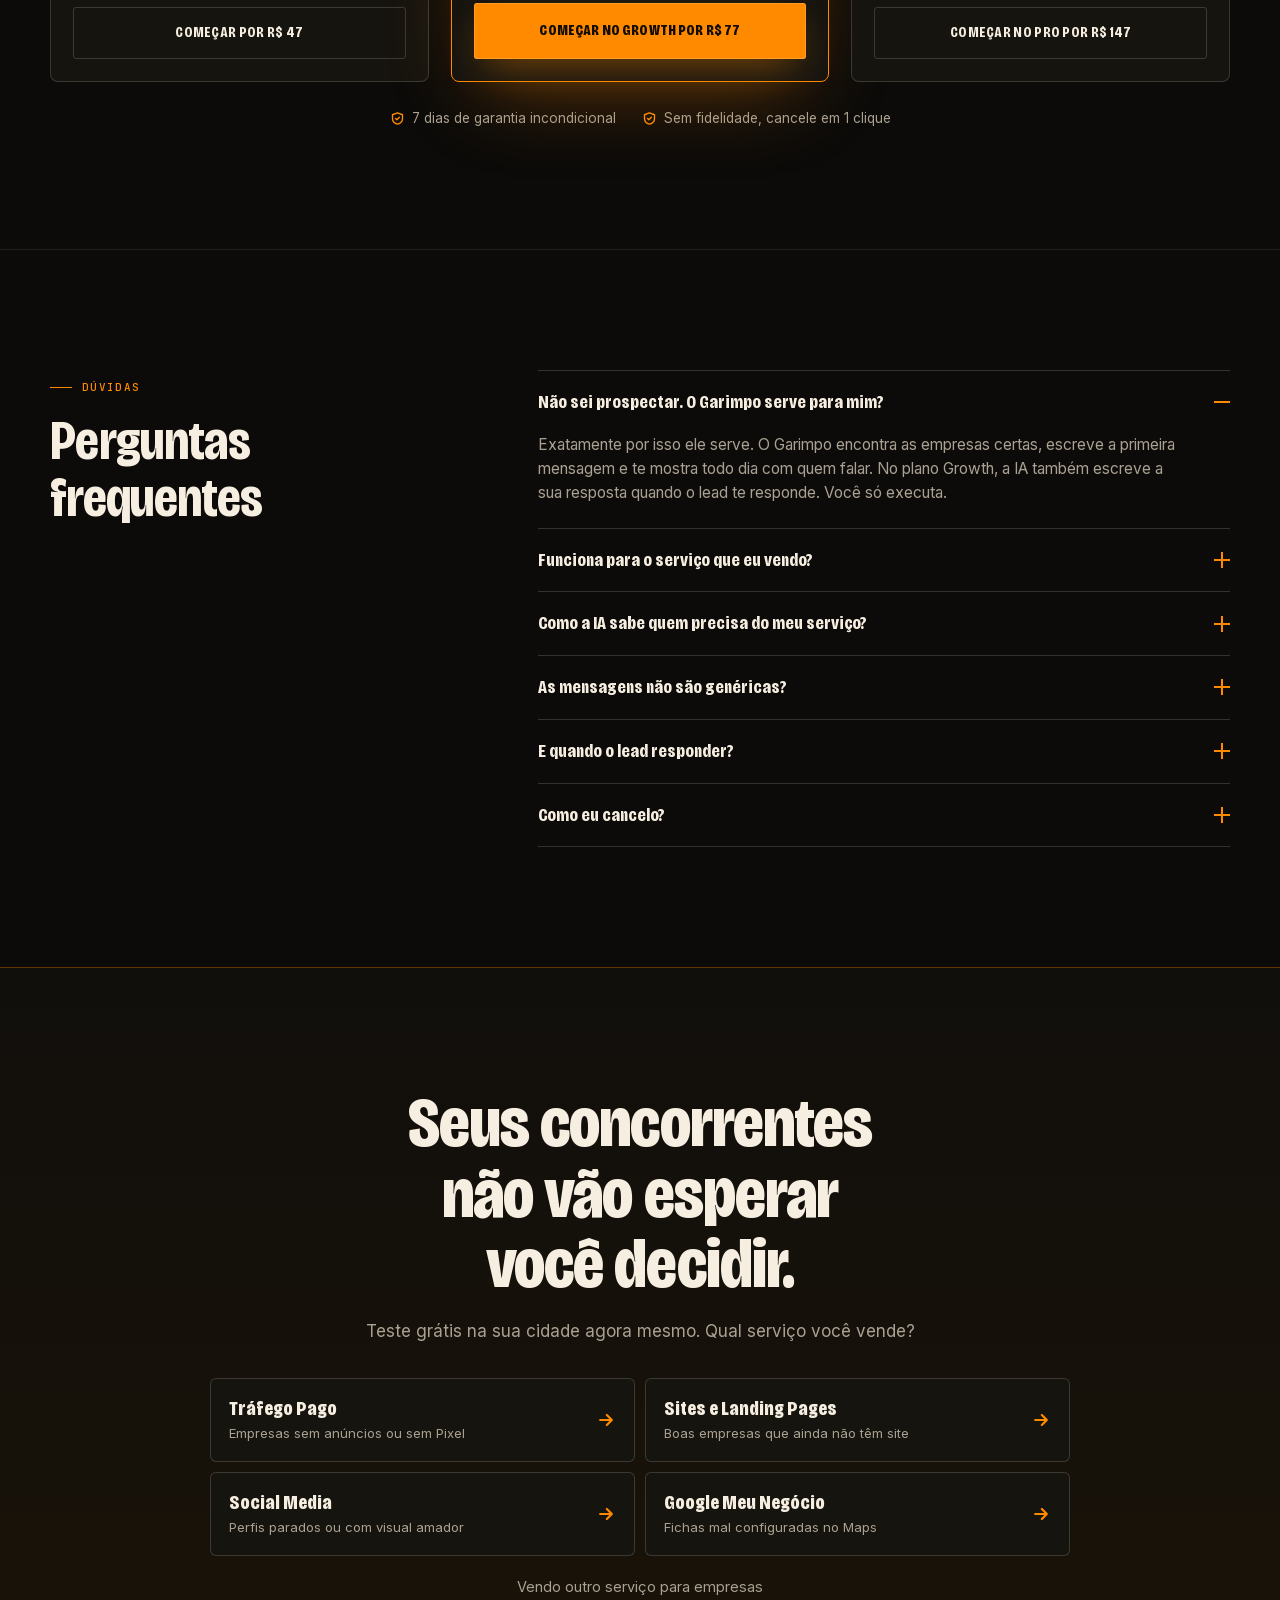
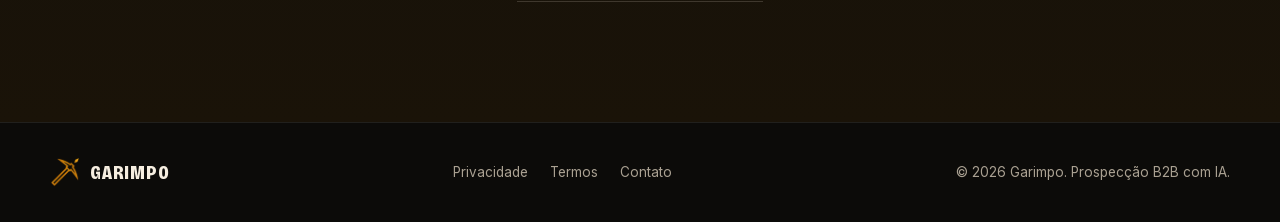
==== commit 75cb8370: "feat(lp): Conversas com IA no lugar de Copiloto e Lead só no funil Benefícios do Growth aparecem mar" ====
--- a/index.html
+++ b/index.html
@@ -264,6 +264,9 @@
 .sec-head{display:grid;gap:16px;margin-bottom:40px;max-width:780px}
 .svc{display:grid;gap:14px;padding:26px 0;border-top:1px solid var(--line-2);position:relative;transition:background .3s}
 .svc:last-child{border-bottom:1px solid var(--line-2)}
+/* Chegada pelos atalhos do topo: faixa de ponta a ponta no lugar do contorno de foco */
+.svc:target,.svc:focus-visible{outline:0;margin-left:calc(-1*var(--gut));margin-right:calc(-1*var(--gut));padding-left:var(--gut);padding-right:var(--gut);border-top-color:rgba(255,138,0,.3);background:linear-gradient(90deg,rgba(255,138,0,.1),rgba(255,138,0,.025) 75%);box-shadow:inset 3px 0 0 var(--gold);animation:svcArrive 1.8s var(--ease)}
+@keyframes svcArrive{from{background-color:rgba(255,138,0,.14)}to{background-color:transparent}}
 .svc-name{display:flex;align-items:baseline;gap:12px}
 .svc-name .mono{color:var(--dim)}
 .svc-name h3{font-family:var(--display);font-weight:800;font-size:clamp(1.7rem,6.5vw,2.5rem);line-height:1;letter-spacing:-.012em;transition:color .25s}
@@ -387,6 +390,7 @@
 /* ---------- Movimento ---------- */
 .rv{opacity:0;transform:translateY(22px);transition:opacity .7s var(--ease),transform .7s var(--ease)}
 .rv.in{opacity:1;transform:none}
+.svc.rv:target{opacity:1;transform:none;transition:none}
 .hero-copy>*{opacity:0;animation:rise .55s var(--ease) forwards}
 .hero-copy>*:nth-child(2){animation-delay:.06s}.hero-copy>*:nth-child(3){animation-delay:.12s}.hero-copy>*:nth-child(4){animation-delay:.18s}.hero-copy>*:nth-child(5){animation-delay:.24s}
 .demo{opacity:0;animation:rise .7s var(--ease) .2s forwards}
@@ -509,7 +513,7 @@
       <div class="ledger-row rv">
         <h3>Falar com a recepção</h3>
         <p class="old"><svg viewBox="0 0 24 24" fill="none" stroke="currentColor" stroke-width="2.4" stroke-linecap="round" aria-hidden="true"><path d="M6 6l12 12M18 6L6 18"/></svg><span>Sem saber o nome do sócio, sua mensagem para no atendimento e nunca chega em quem realmente fecha o contrato.</span></p>
-        <p class="new"><svg viewBox="0 0 24 24" fill="none" stroke="currentColor" stroke-width="2.8" stroke-linecap="round" stroke-linejoin="round" aria-hidden="true"><path d="M5 12.5l4.5 4.5L19 7.500"/></svg><span>CNPJ e nome dos sócios decisores, direto da Receita Federal. Você já chama o dono pelo nome.</span></p>
+        <p class="new"><svg viewBox="0 0 24 24" fill="none" stroke="currentColor" stroke-width="2.8" stroke-linecap="round" stroke-linejoin="round" aria-hidden="true"><path d="M5 12.5l4.5 4.5L19 7.500"/></svg><span>Nome dos sócios e CNPJ direto da Receita Federal, a partir do plano Growth. Você já chama o dono pelo nome.</span></p>
       </div>
       <div class="ledger-row rv">
         <h3>Panfletagem digital</h3>
@@ -519,7 +523,7 @@
       <div class="ledger-row rv">
         <h3>Listas genéricas</h3>
         <p class="old"><svg viewBox="0 0 24 24" fill="none" stroke="currentColor" stroke-width="2.4" stroke-linecap="round" aria-hidden="true"><path d="M6 6l12 12M18 6L6 18"/></svg><span>Pagar por planilhas frias onde 90% das empresas estão quebradas, fora do perfil ou só têm o telefone do contador.</span></p>
-        <p class="new"><svg viewBox="0 0 24 24" fill="none" stroke="currentColor" stroke-width="2.8" stroke-linecap="round" stroke-linejoin="round" aria-hidden="true"><path d="M5 12.5l4.5 4.5L19 7.500"/></svg><span>Busca feita na hora, na cidade e no nicho que você escolher, com um copiloto de IA que te ajuda a fechar quando o lead responde.</span></p>
+        <p class="new"><svg viewBox="0 0 24 24" fill="none" stroke="currentColor" stroke-width="2.8" stroke-linecap="round" stroke-linejoin="round" aria-hidden="true"><path d="M5 12.5l4.5 4.5L19 7.500"/></svg><span>Busca feita na hora, na cidade e no nicho que você escolher. Cada empresa é conferida antes de chegar até você.</span></p>
       </div>
     </div>
   </div>
@@ -603,8 +607,8 @@
       <h2 class="h2" style="margin-top:16px">Como o Garimpo funciona na prática</h2>
       <ol class="steps">
         <li><h3>Escolha o serviço e a cidade</h3><p>Diga qual serviço você vende e qual nicho quer atacar. A Inteligência Artificial varre a região e analisa empresa por empresa.</p></li>
-        <li><h3>Filtro automático + nome do dono</h3><p>Descartamos quem não precisa de você. Entregamos apenas as melhores oportunidades com nota de qualidade e o nome dos sócios no CNPJ.</p></li>
-        <li><h3>Abordagens que geram respostas</h3><p>Receba os contatos com mensagens prontas falando da realidade daquela empresa. Quando o lead responder, o Copiloto IA te diz exatamente o que responder.</p></li>
+        <li><h3>Filtro automático + nome do dono</h3><p>Descartamos quem não precisa de você. Entregamos apenas as melhores oportunidades, com nota de qualidade. No plano Growth, também com o nome dos sócios no CNPJ.</p></li>
+        <li><h3>Abordagens que geram respostas</h3><p>Receba os contatos com mensagens prontas falando da realidade daquela empresa. Quando o lead responder, você cola a resposta e a IA escreve a próxima mensagem (plano Growth).</p></li>
       </ol>
       <a class="btn" style="margin-top:34px" data-app="/campanha" data-ev="Lead">Testar grátis agora <svg viewBox="0 0 24 24" fill="none" stroke="currentColor" stroke-width="2.6" stroke-linecap="round" stroke-linejoin="round" aria-hidden="true"><path d="M5 12h14M13 6l6 6-6 6"/></svg></a>
     </div>
@@ -669,7 +673,7 @@
         <ul>
           <li><svg viewBox="0 0 24 24" fill="none" stroke="currentColor" stroke-width="3" stroke-linecap="round" stroke-linejoin="round" aria-hidden="true"><path d="M5 12.5l4.5 4.5L19 7.500"/></svg><span><strong>Tudo do Starter</strong> + 250 leads/mês</span></li>
           <li><svg viewBox="0 0 24 24" fill="none" stroke="currentColor" stroke-width="3" stroke-linecap="round" stroke-linejoin="round" aria-hidden="true"><path d="M5 12.5l4.5 4.5L19 7.500"/></svg><span><strong>Nome dos Sócios e CNPJ</strong> na Receita Federal</span></li>
-          <li><svg viewBox="0 0 24 24" fill="none" stroke="currentColor" stroke-width="3" stroke-linecap="round" stroke-linejoin="round" aria-hidden="true"><path d="M5 12.5l4.5 4.5L19 7.500"/></svg><span><strong>Copiloto de IA:</strong> te ajuda a fechar quando o lead responde</span></li>
+          <li><svg viewBox="0 0 24 24" fill="none" stroke="currentColor" stroke-width="3" stroke-linecap="round" stroke-linejoin="round" aria-hidden="true"><path d="M5 12.5l4.5 4.5L19 7.500"/></svg><span><strong>Conversas com IA:</strong> cole a resposta do lead e receba a próxima mensagem pronta</span></li>
           <li><svg viewBox="0 0 24 24" fill="none" stroke="currentColor" stroke-width="3" stroke-linecap="round" stroke-linejoin="round" aria-hidden="true"><path d="M5 12.5l4.5 4.5L19 7.500"/></svg><span><strong>Fila do dia:</strong> Modo Disparo Rápido</span></li>
           <li><svg viewBox="0 0 24 24" fill="none" stroke="currentColor" stroke-width="3" stroke-linecap="round" stroke-linejoin="round" aria-hidden="true"><path d="M5 12.5l4.5 4.5L19 7.500"/></svg><span><strong>Até 3 Automações Diárias</strong> buscando sozinhas</span></li>
         </ul>
@@ -689,7 +693,7 @@
           <li><svg viewBox="0 0 24 24" fill="none" stroke="currentColor" stroke-width="3" stroke-linecap="round" stroke-linejoin="round" aria-hidden="true"><path d="M5 12.5l4.5 4.5L19 7.500"/></svg><span><strong>Tudo do Growth</strong> + 700 leads/mês</span></li>
           <li><svg viewBox="0 0 24 24" fill="none" stroke="currentColor" stroke-width="3" stroke-linecap="round" stroke-linejoin="round" aria-hidden="true"><path d="M5 12.5l4.5 4.5L19 7.500"/></svg><span><strong>Exportação em CSV</strong> para usar onde quiser</span></li>
           <li><svg viewBox="0 0 24 24" fill="none" stroke="currentColor" stroke-width="3" stroke-linecap="round" stroke-linejoin="round" aria-hidden="true"><path d="M5 12.5l4.5 4.5L19 7.500"/></svg><span><strong>Até 5 Automações Diárias</strong> simultâneas</span></li>
-          <li><svg viewBox="0 0 24 24" fill="none" stroke="currentColor" stroke-width="3" stroke-linecap="round" stroke-linejoin="round" aria-hidden="true"><path d="M5 12.5l4.5 4.5L19 7.500"/></svg><span>Nome dos Sócios + Copiloto IA liberados</span></li>
+          <li><svg viewBox="0 0 24 24" fill="none" stroke="currentColor" stroke-width="3" stroke-linecap="round" stroke-linejoin="round" aria-hidden="true"><path d="M5 12.5l4.5 4.5L19 7.500"/></svg><span>Nome dos Sócios + Conversas com IA liberados</span></li>
         </ul>
         <a class="btn-ghost" data-app="/checkout?plan=pro" data-ev="InitiateCheckout">Começar no Pro por R$ 147</a>
       </article>
@@ -711,7 +715,7 @@
     <div class="rv">
       <details open>
         <summary>Não sei prospectar. O Garimpo serve para mim?<i></i></summary>
-        <p>Exatamente por isso ele serve. O Garimpo encontra as empresas certas, escreve a primeira mensagem, te mostra todo dia com quem falar, e tem um copiloto te ajudando a conduzir a conversa quando o lead responde. Você só executa.</p>
+        <p>Exatamente por isso ele serve. O Garimpo encontra as empresas certas, escreve a primeira mensagem e te mostra todo dia com quem falar. No plano Growth, a IA também escreve a sua resposta quando o lead te responde. Você só executa.</p>
       </details>
       <details>
         <summary>Funciona para o serviço que eu vendo?<i></i></summary>
@@ -726,8 +730,8 @@
         <p>Não. A IA usa o que encontrou na empresa para escrever uma mensagem única, como se você tivesse pesquisado o negócio do cliente antes de chamar. Nenhuma mensagem é igual a outra.</p>
       </details>
       <details>
-        <summary>Como funciona o copiloto?<i></i></summary>
-        <p>Você cola a mensagem que o lead te mandou. O copiloto lê a conversa e o contexto daquela empresa e te devolve três opções de resposta prontas para você conduzir até a reunião.</p>
+        <summary>E quando o lead responder?<i></i></summary>
+        <p>Você cola a mensagem que o lead te mandou. A IA lê a conversa e o que foi encontrado naquela empresa e te devolve a resposta pronta para enviar. Quer outro tom? Peça o ajuste e ela reescreve. Disponível a partir do plano Growth.</p>
       </details>
       <details>
         <summary>Como eu cancelo?<i></i></summary>
@@ -788,7 +792,11 @@
   refreshLinks();
   document.addEventListener('click', function(e){
     var a = e.target.closest && e.target.closest('a[data-ev]');
-    if (a && typeof window.fbq === 'function') window.fbq('track', a.getAttribute('data-ev'));
+    if (!a || typeof window.fbq !== 'function') return;
+    var ev = a.getAttribute('data-ev');
+    /* "Lead" de verdade é quem deixa o e-mail no funil: o clique aqui vira evento próprio. */
+    if (ev === 'Lead') window.fbq('trackCustom', 'CliqueTestarGratis');
+    else window.fbq('track', ev);
   });
 
   /* ===== Ficha viva ===== */
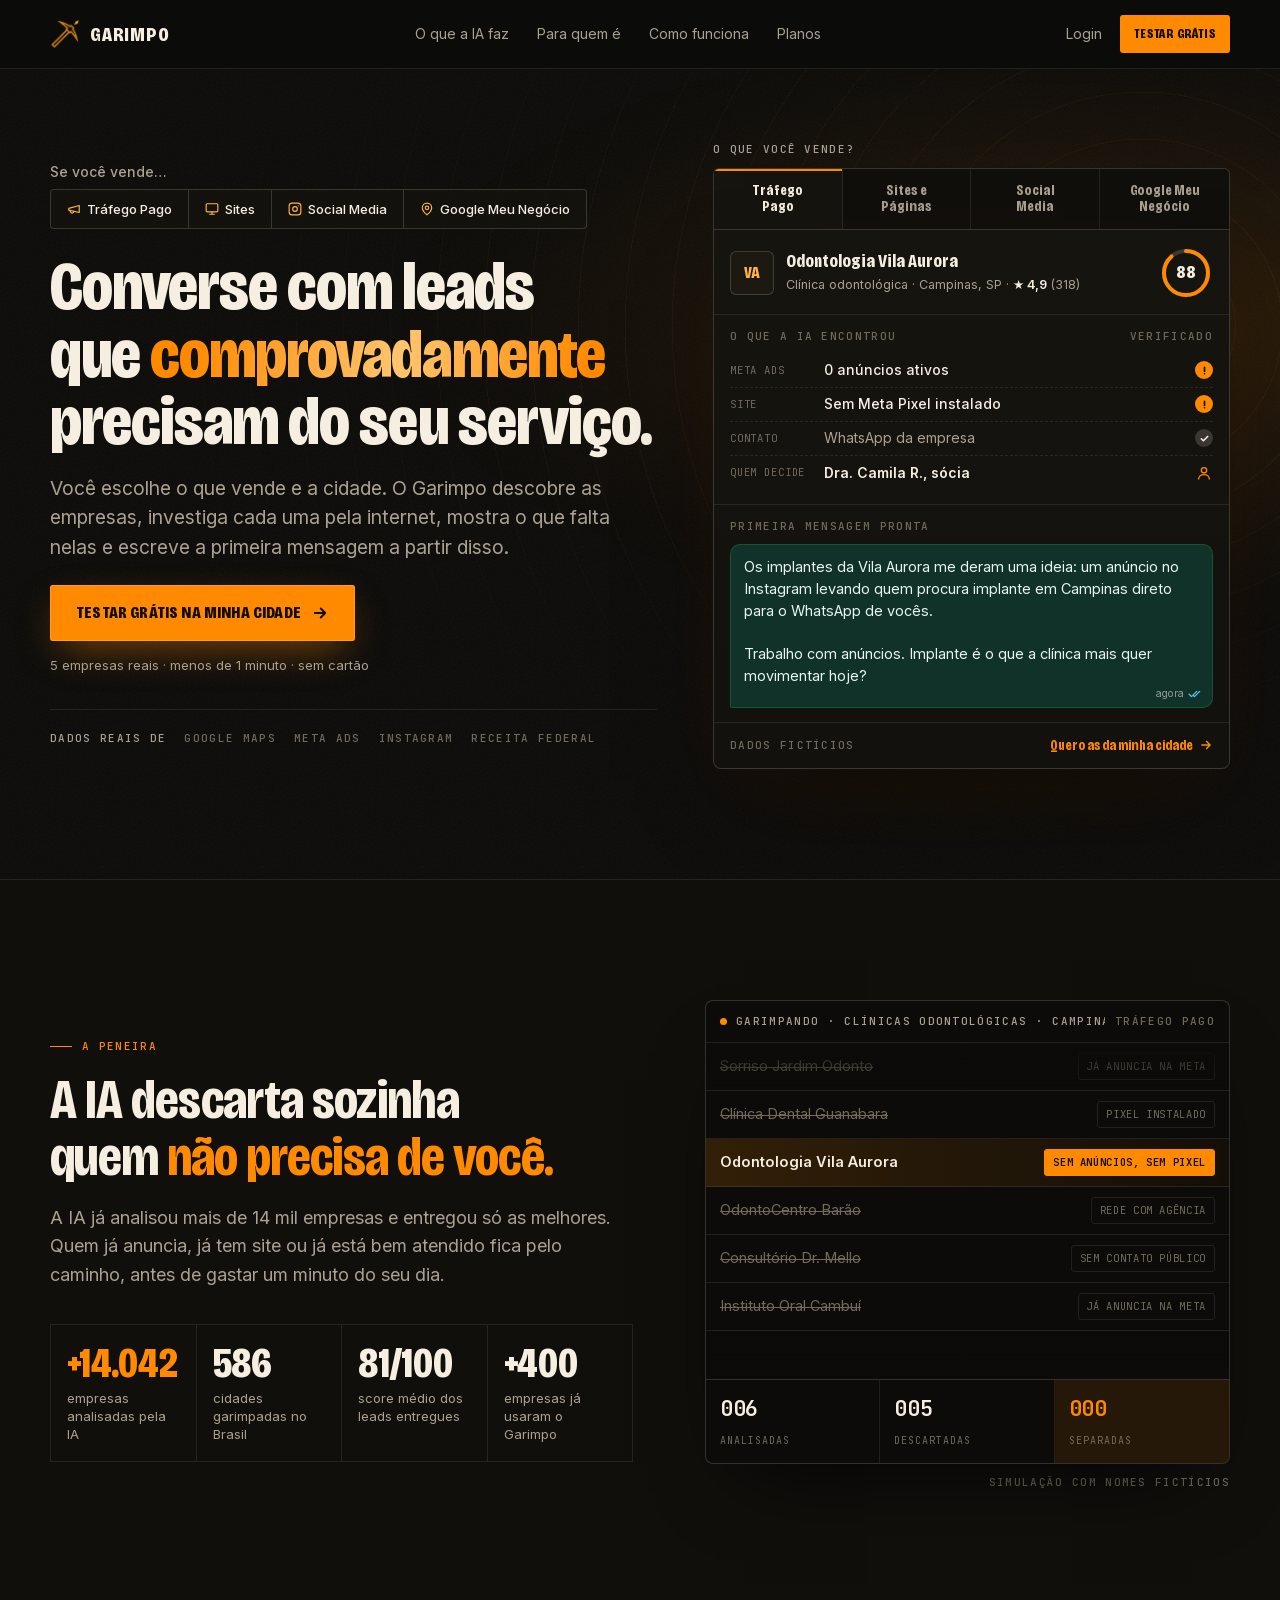
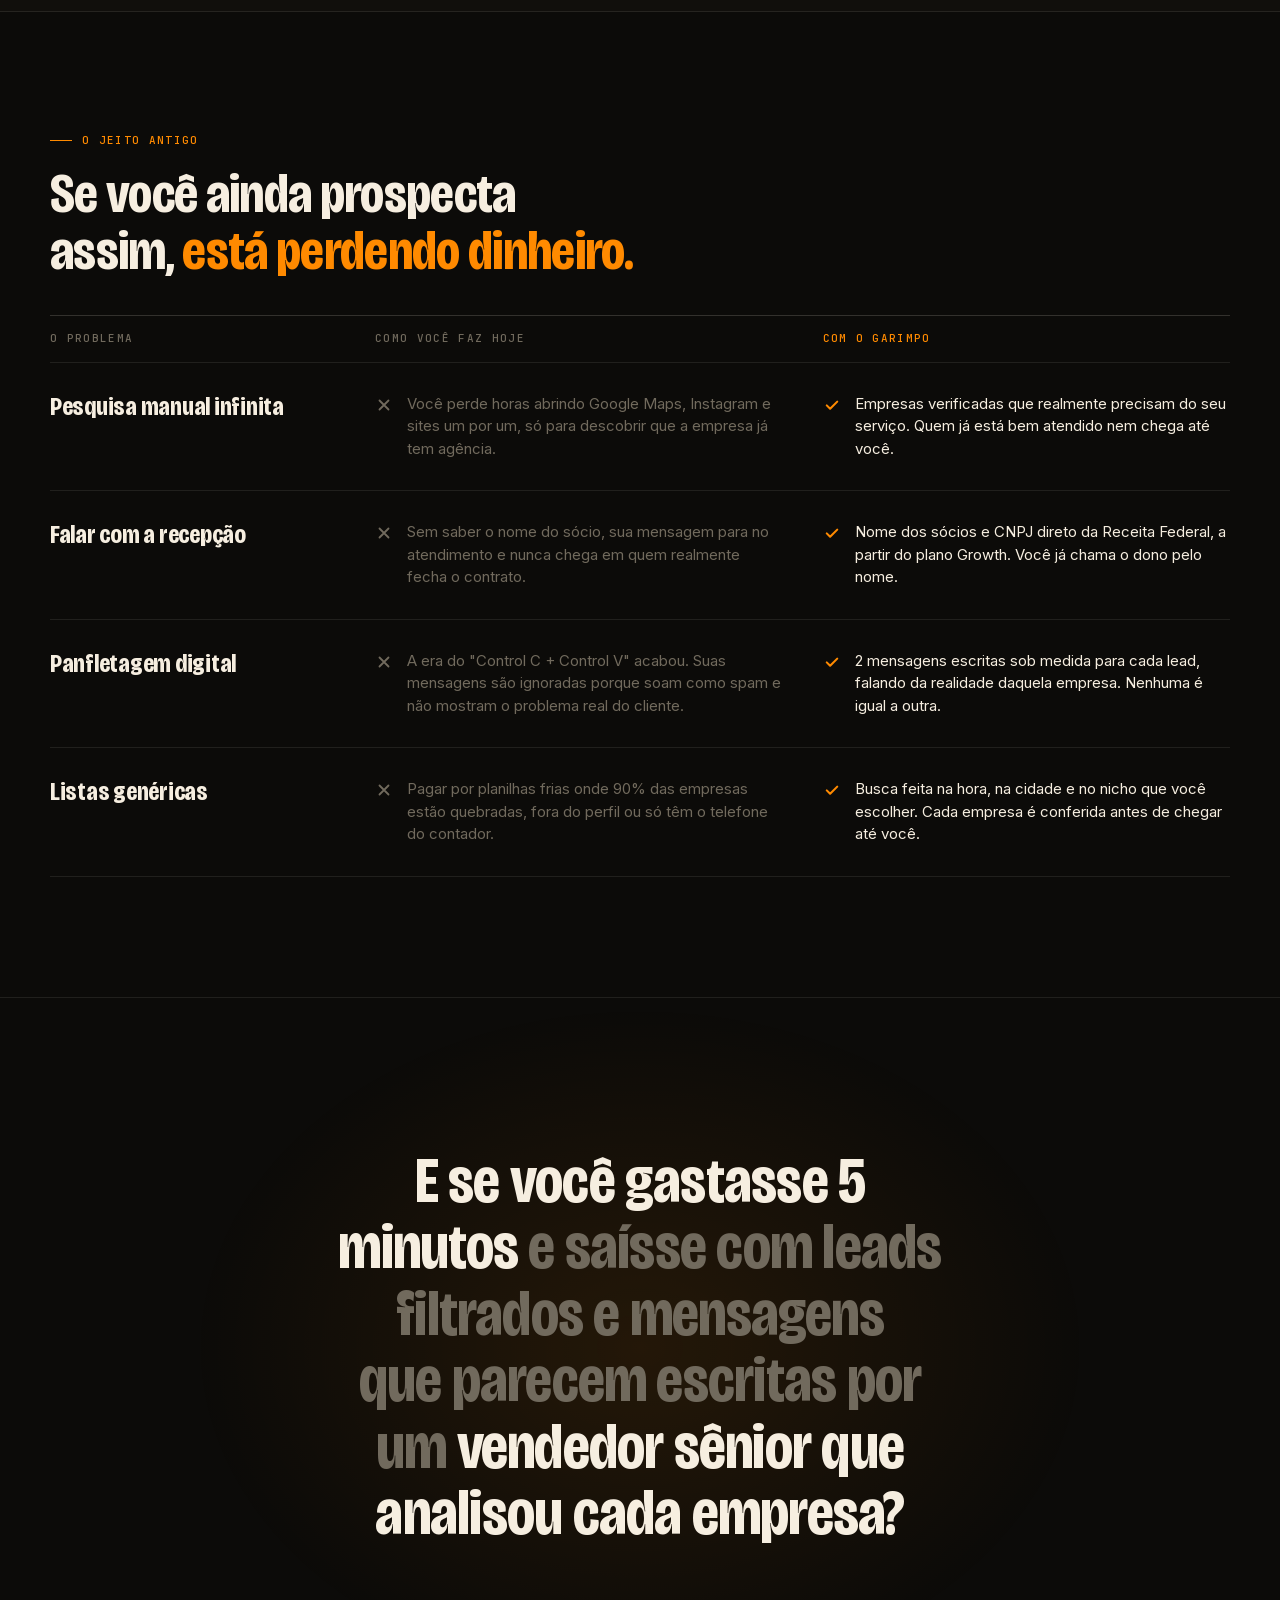
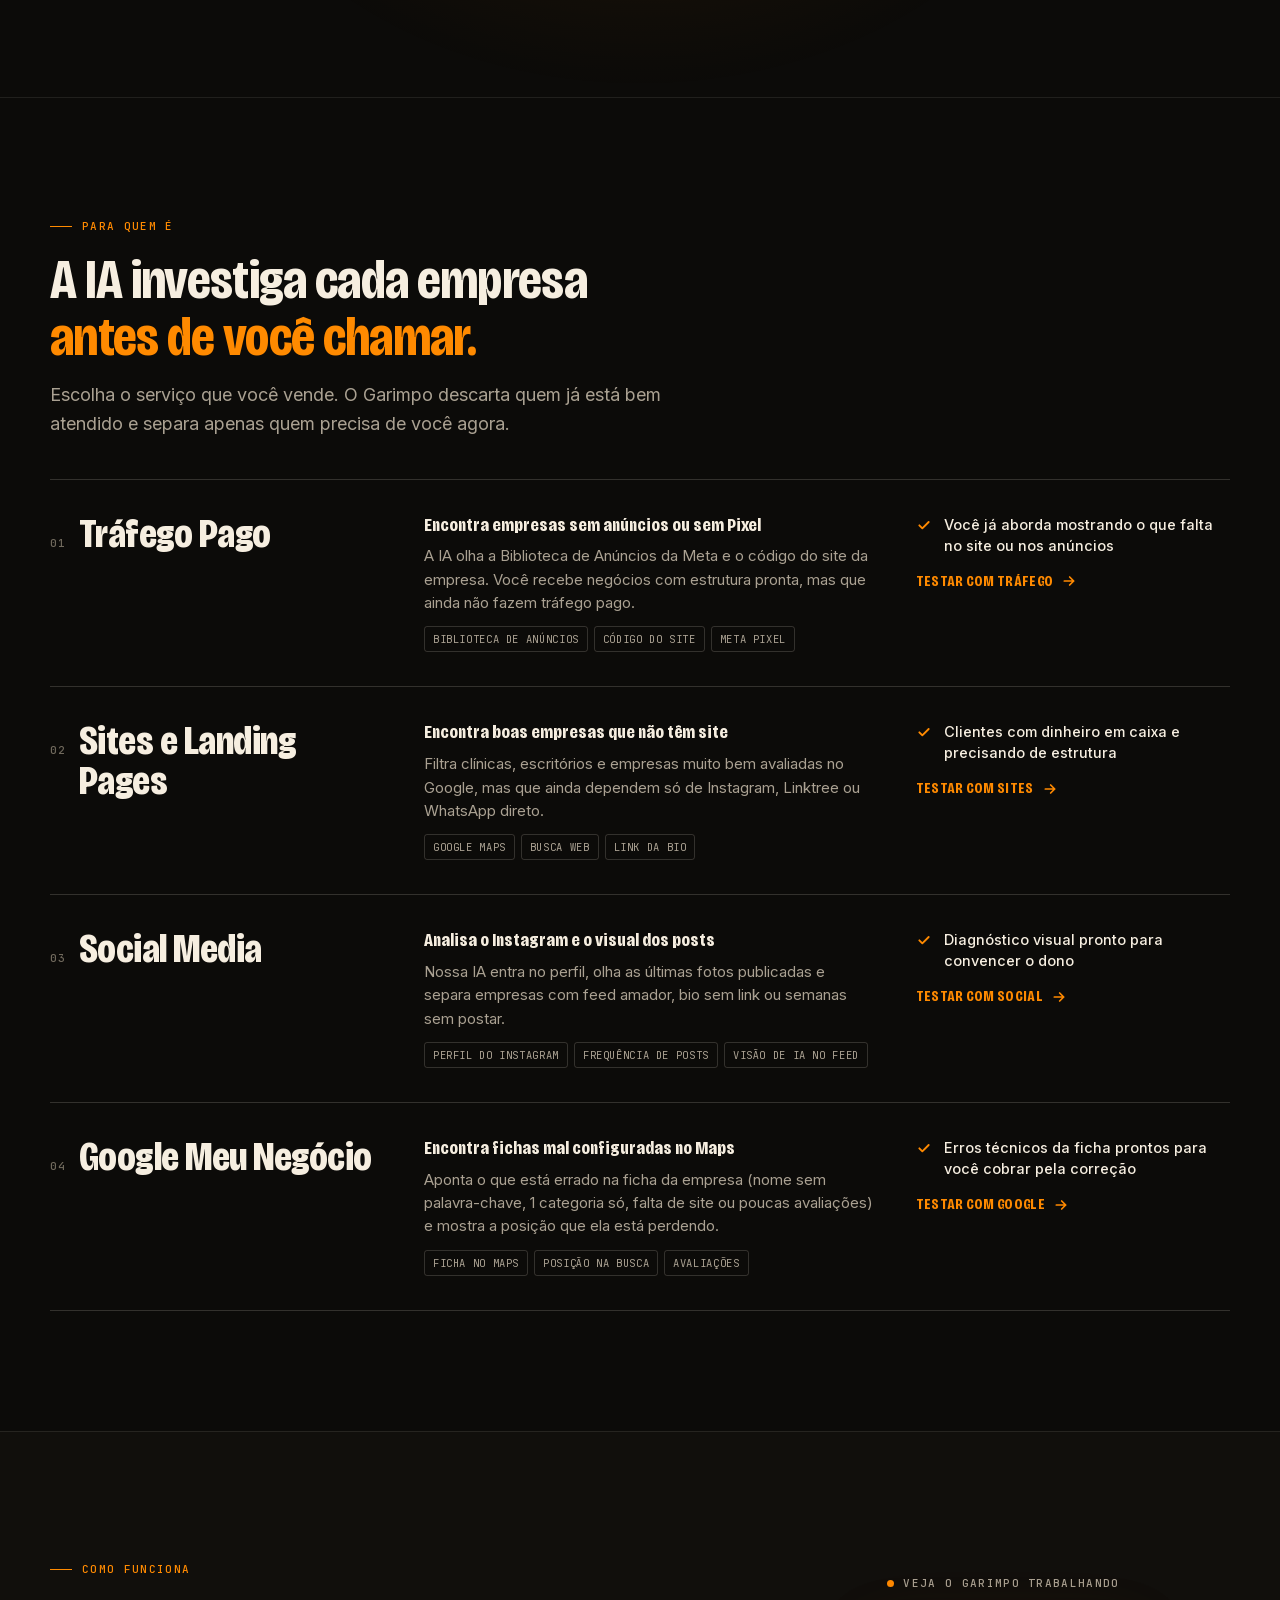
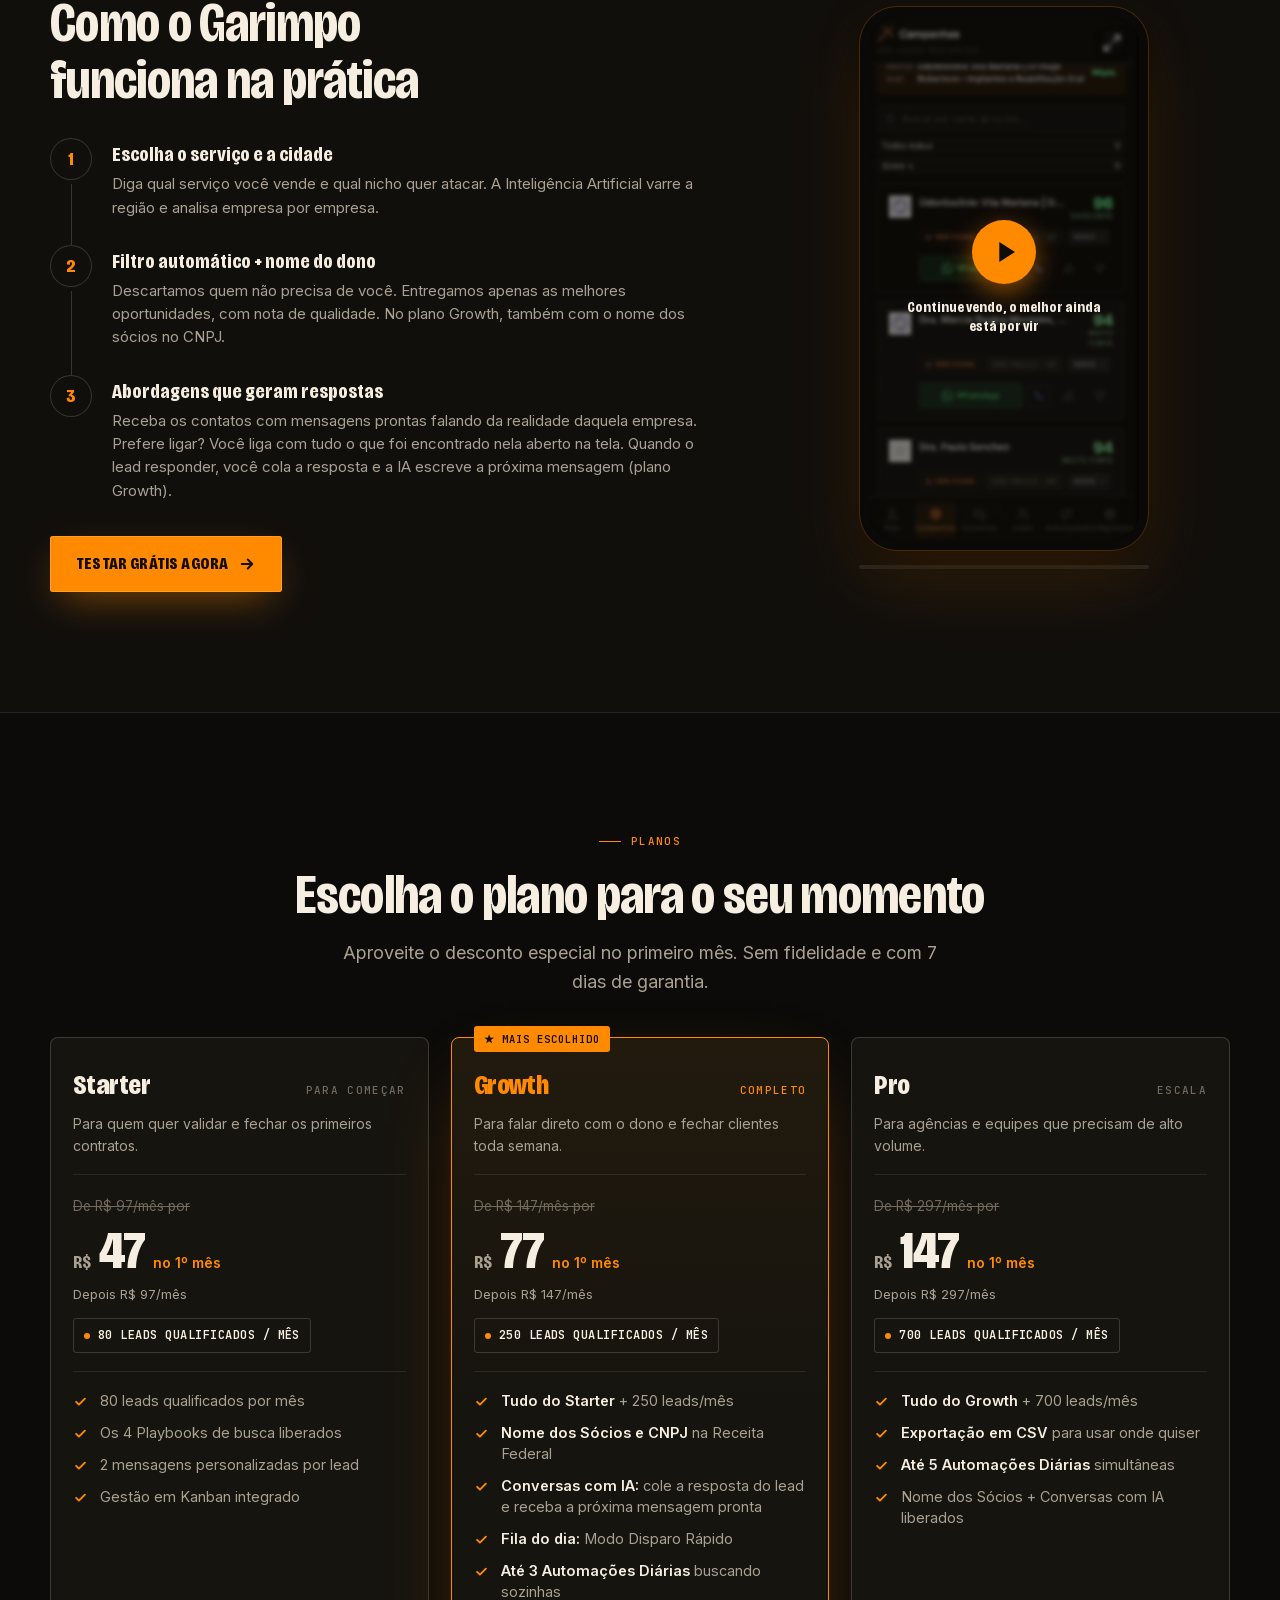
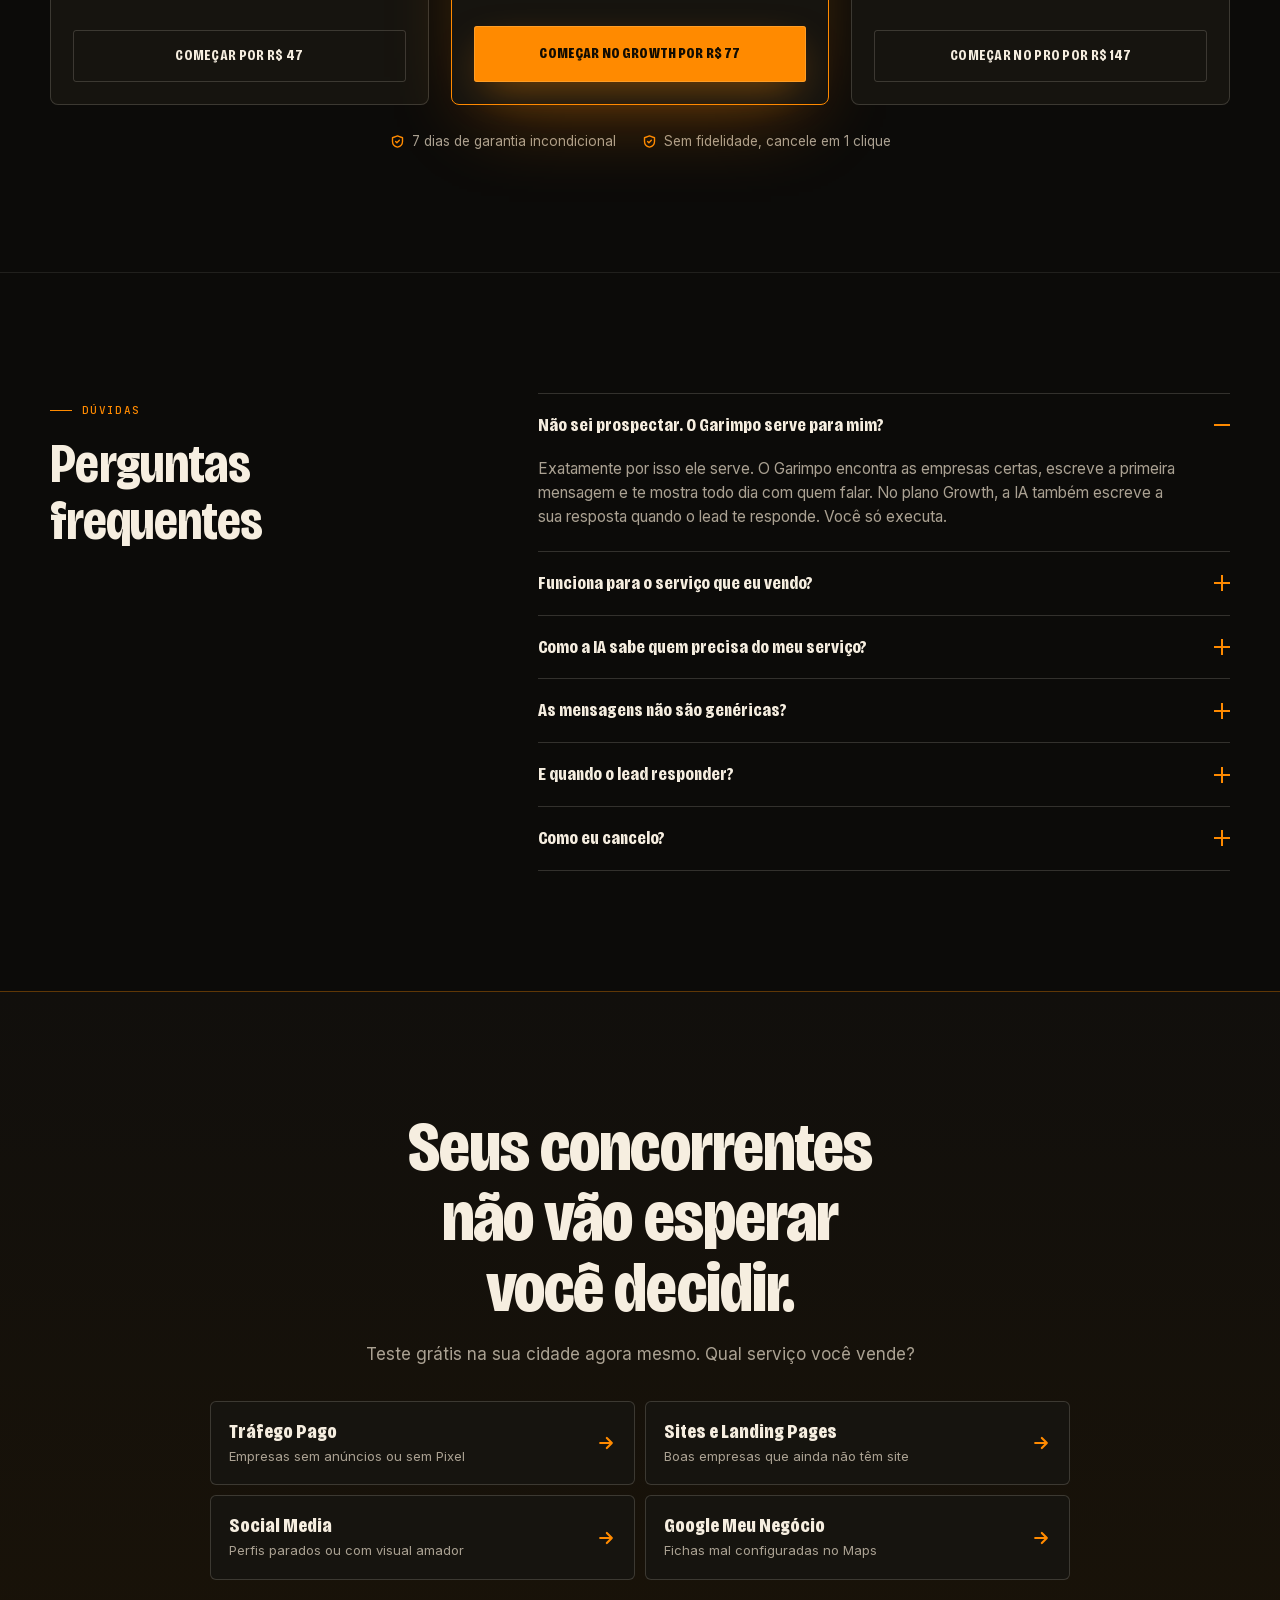
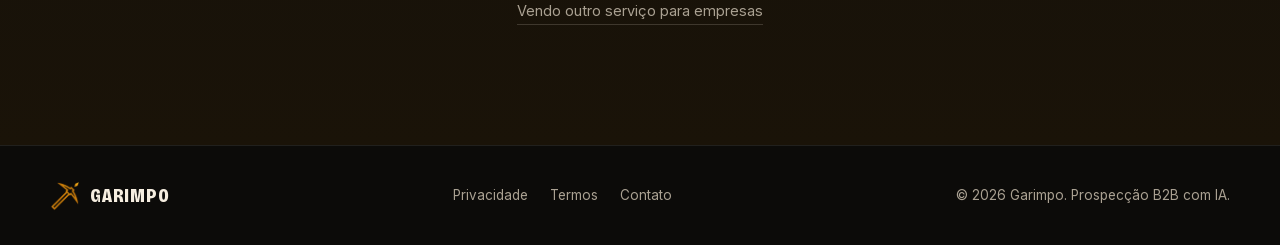
==== commit 08bb1c81: "feat(lp): ligação com contexto ao lado da mensagem e contato sem 'validado' O produto não valida Wha" ====
--- a/index.html
+++ b/index.html
@@ -608,7 +608,7 @@
       <ol class="steps">
         <li><h3>Escolha o serviço e a cidade</h3><p>Diga qual serviço você vende e qual nicho quer atacar. A Inteligência Artificial varre a região e analisa empresa por empresa.</p></li>
         <li><h3>Filtro automático + nome do dono</h3><p>Descartamos quem não precisa de você. Entregamos apenas as melhores oportunidades, com nota de qualidade. No plano Growth, também com o nome dos sócios no CNPJ.</p></li>
-        <li><h3>Abordagens que geram respostas</h3><p>Receba os contatos com mensagens prontas falando da realidade daquela empresa. Quando o lead responder, você cola a resposta e a IA escreve a próxima mensagem (plano Growth).</p></li>
+        <li><h3>Abordagens que geram respostas</h3><p>Receba os contatos com mensagens prontas falando da realidade daquela empresa. Prefere ligar? Você liga com tudo o que foi encontrado nela aberto na tela. Quando o lead responder, você cola a resposta e a IA escreve a próxima mensagem (plano Growth).</p></li>
       </ol>
       <a class="btn" style="margin-top:34px" data-app="/campanha" data-ev="Lead">Testar grátis agora <svg viewBox="0 0 24 24" fill="none" stroke="currentColor" stroke-width="2.6" stroke-linecap="round" stroke-linejoin="round" aria-hidden="true"><path d="M5 12h14M13 6l6 6-6 6"/></svg></a>
     </div>
@@ -802,7 +802,7 @@
   /* ===== Ficha viva ===== */
   var FICHAS = {
     paid_traffic: { av:'VA', name:'Odontologia Vila Aurora', meta:'Clínica odontológica · Campinas, SP · <b>★ 4,9</b> (318)', score:88,
-      signals:[['Meta Ads','0 anúncios ativos','gap'],['Site','Sem Meta Pixel instalado','gap'],['Contato','WhatsApp validado','ok'],['Quem decide','Dra. Camila R., sócia','who']],
+      signals:[['Meta Ads','0 anúncios ativos','gap'],['Site','Sem Meta Pixel instalado','gap'],['Contato','WhatsApp da empresa','ok'],['Quem decide','Dra. Camila R., sócia','who']],
       msg:'Os implantes da Vila Aurora me deram uma ideia: um anúncio no Instagram levando quem procura implante em Campinas direto para o WhatsApp de vocês.\n\nTrabalho com anúncios. Implante é o que a clínica mais quer movimentar hoje?' },
     website_creation: { av:'TB', name:'Teles & Barreto Advocacia', meta:'Escritório de advocacia · Curitiba, PR · <b>★ 4,9</b> (146)', score:84,
       signals:[['Google Maps','Ficha sem site cadastrado','gap'],['Busca web','Nenhum domínio próprio','gap'],['Instagram','Bio só com Linktree','gap'],['Quem decide','Dr. Henrique T., sócio','who']],
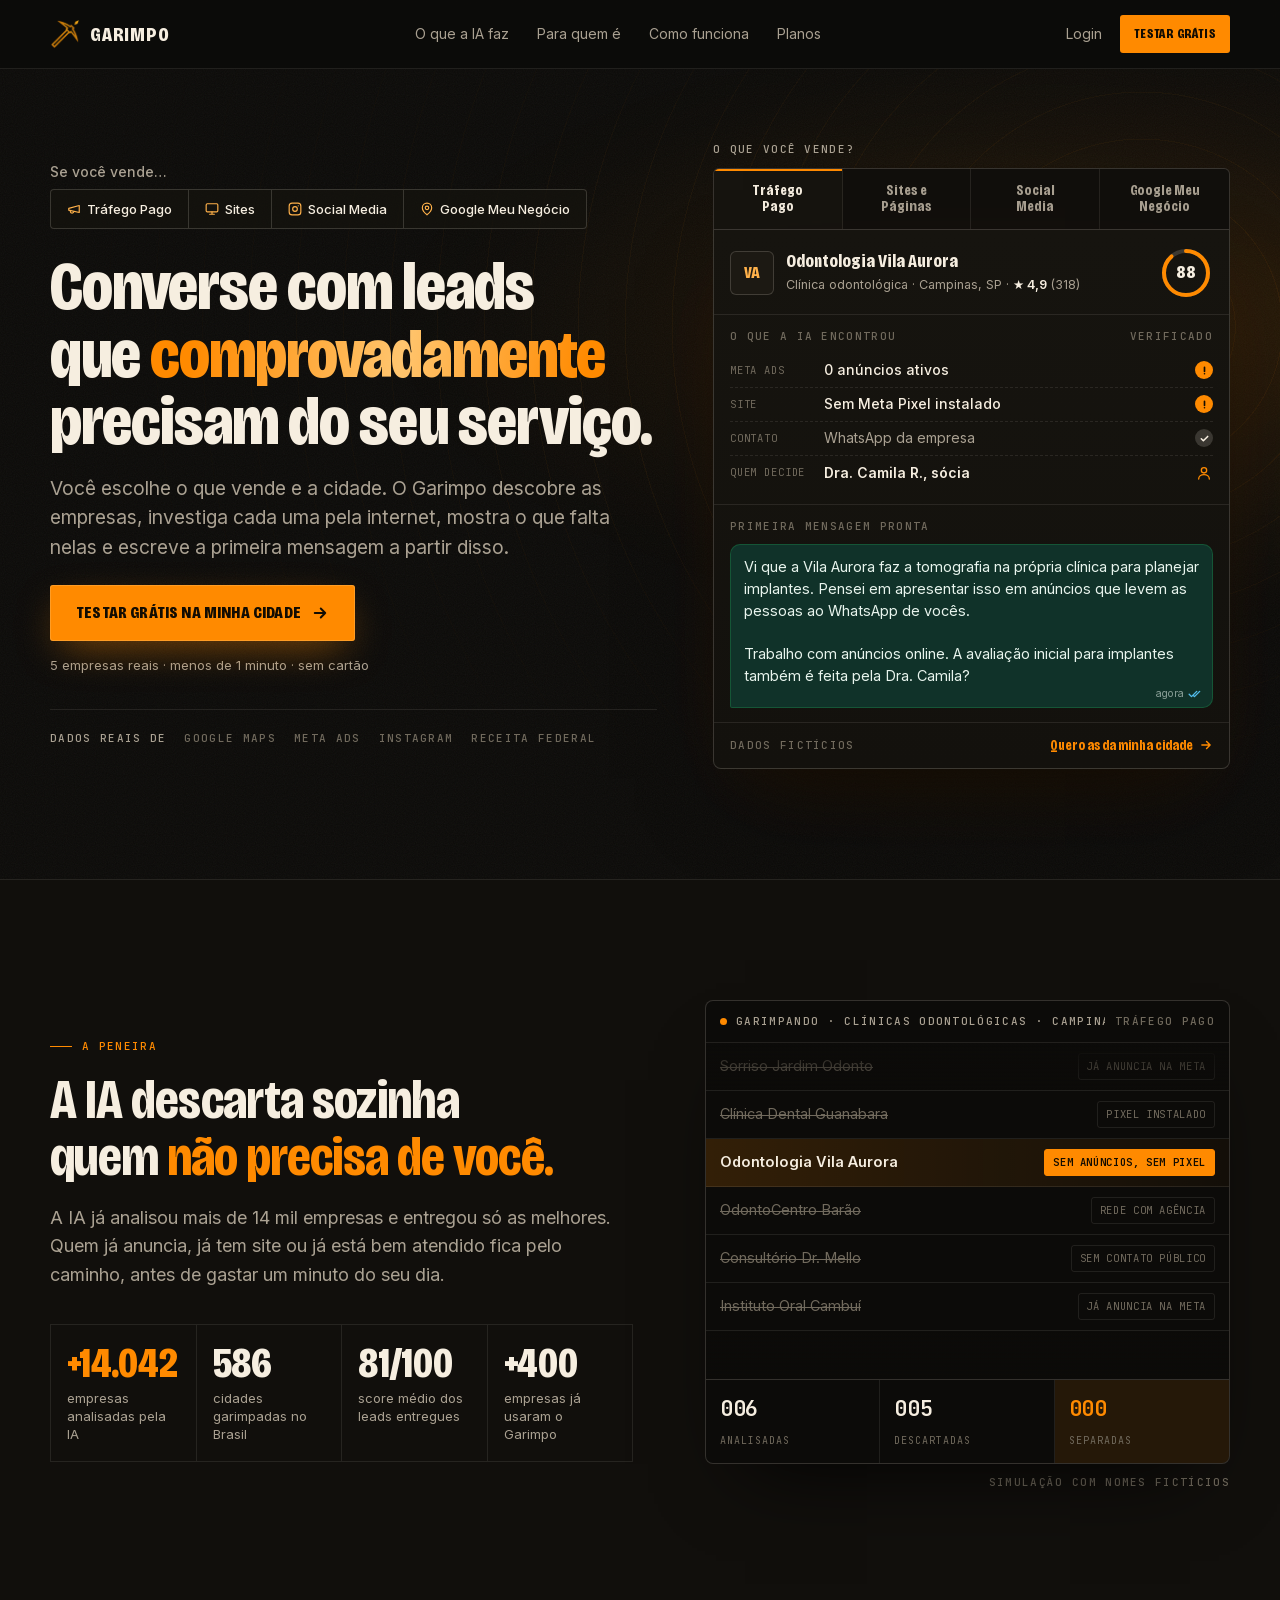
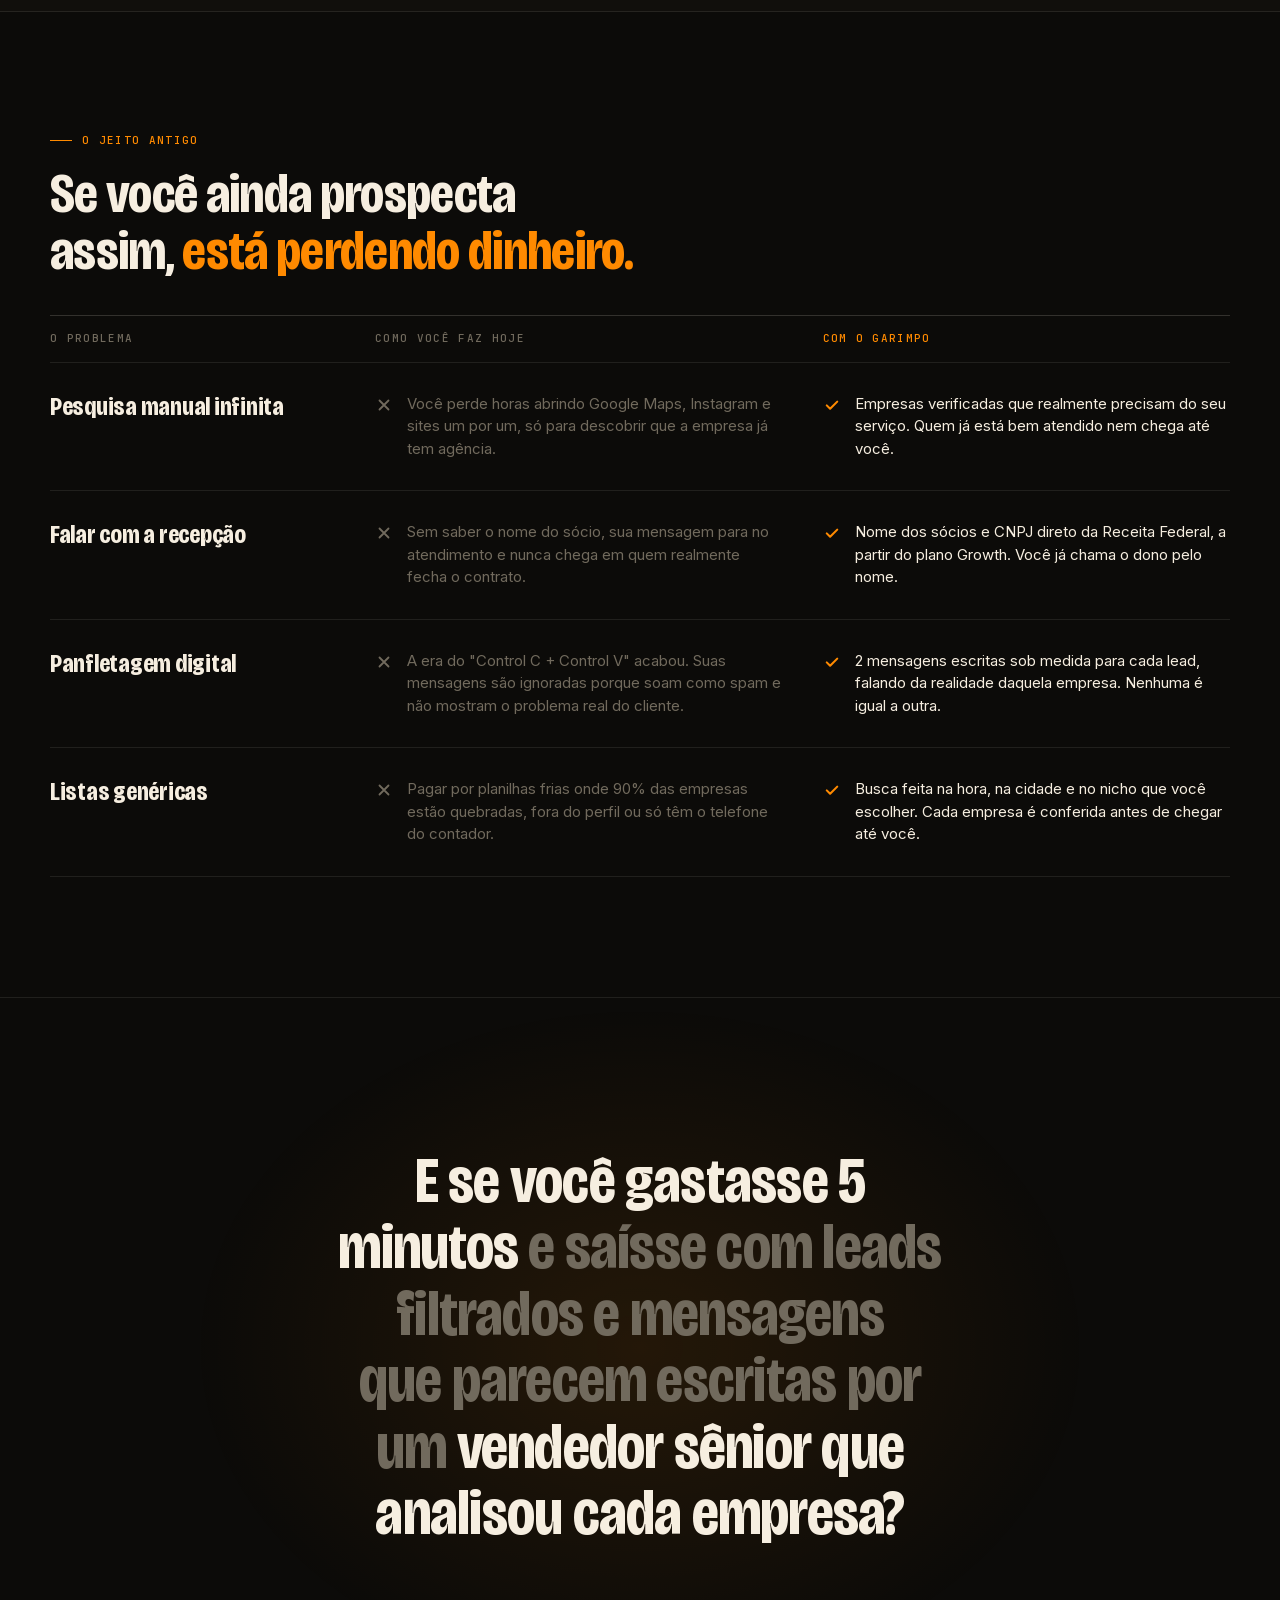
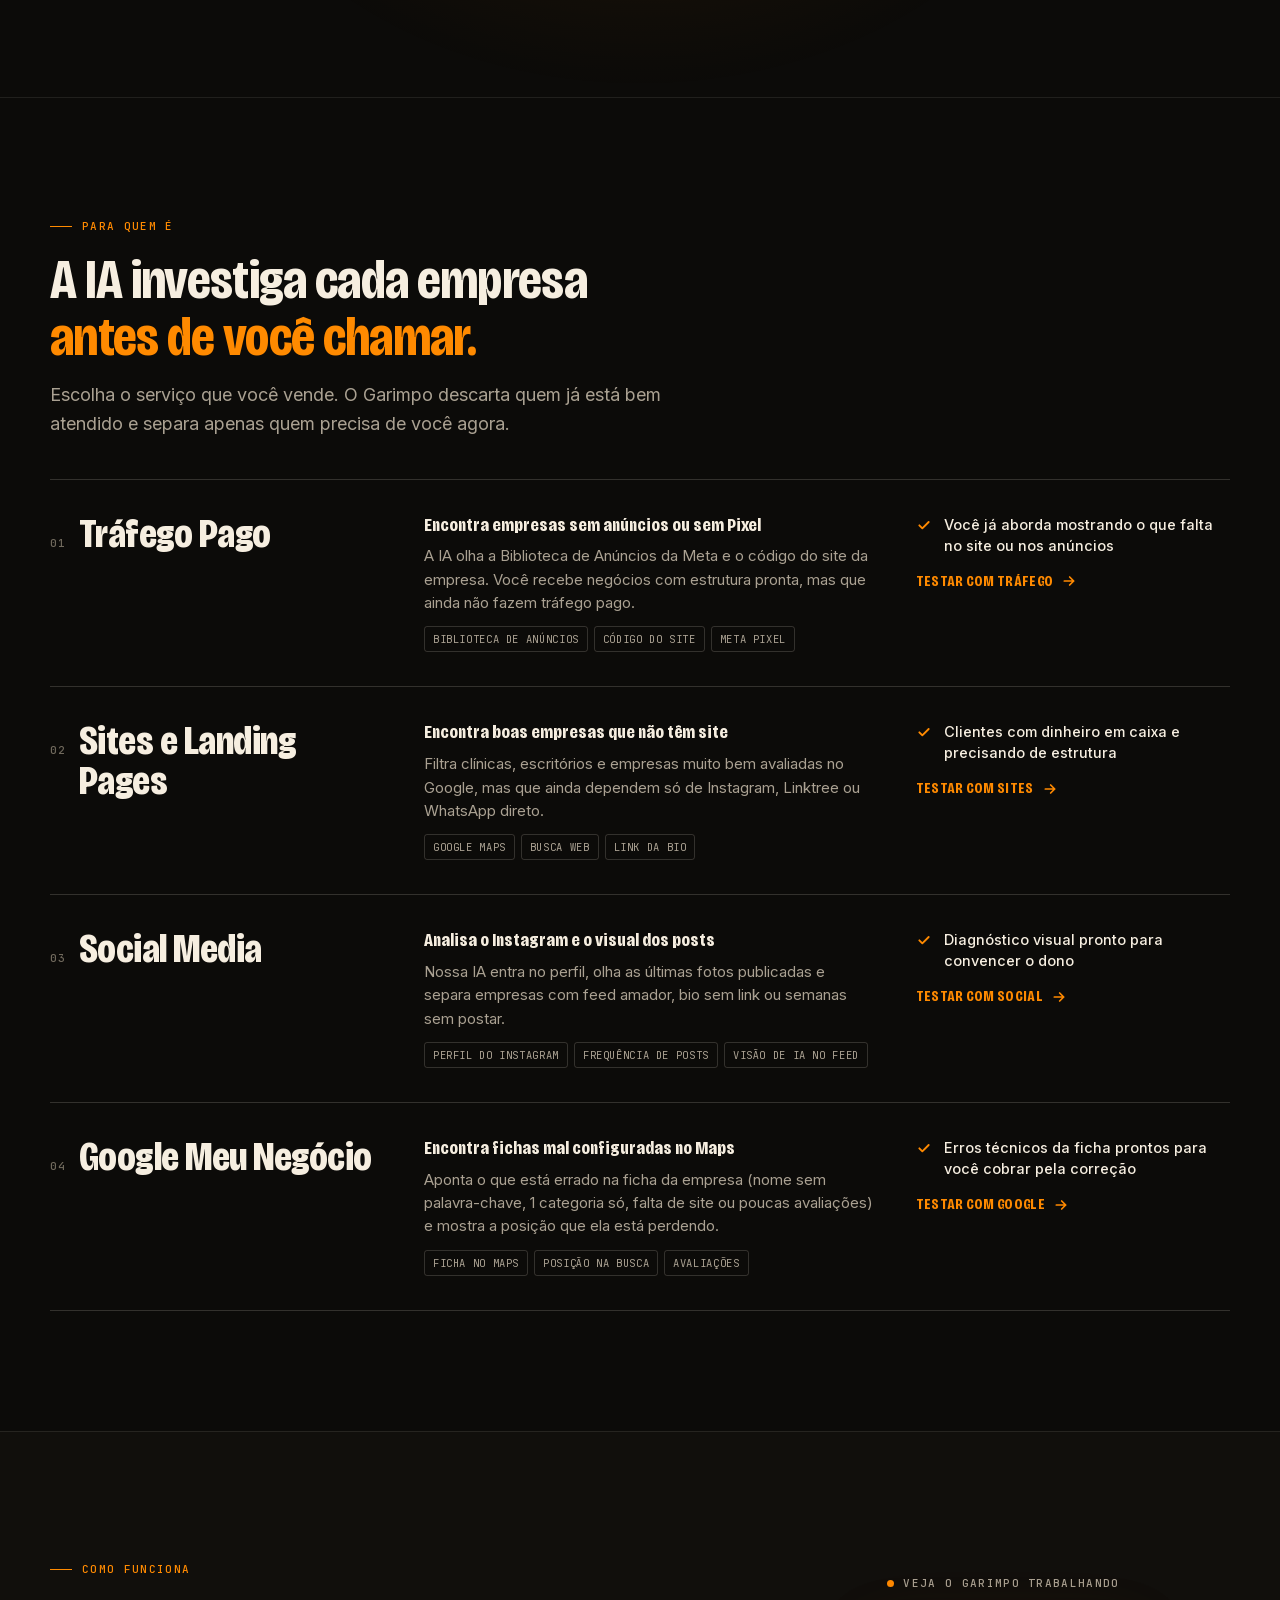
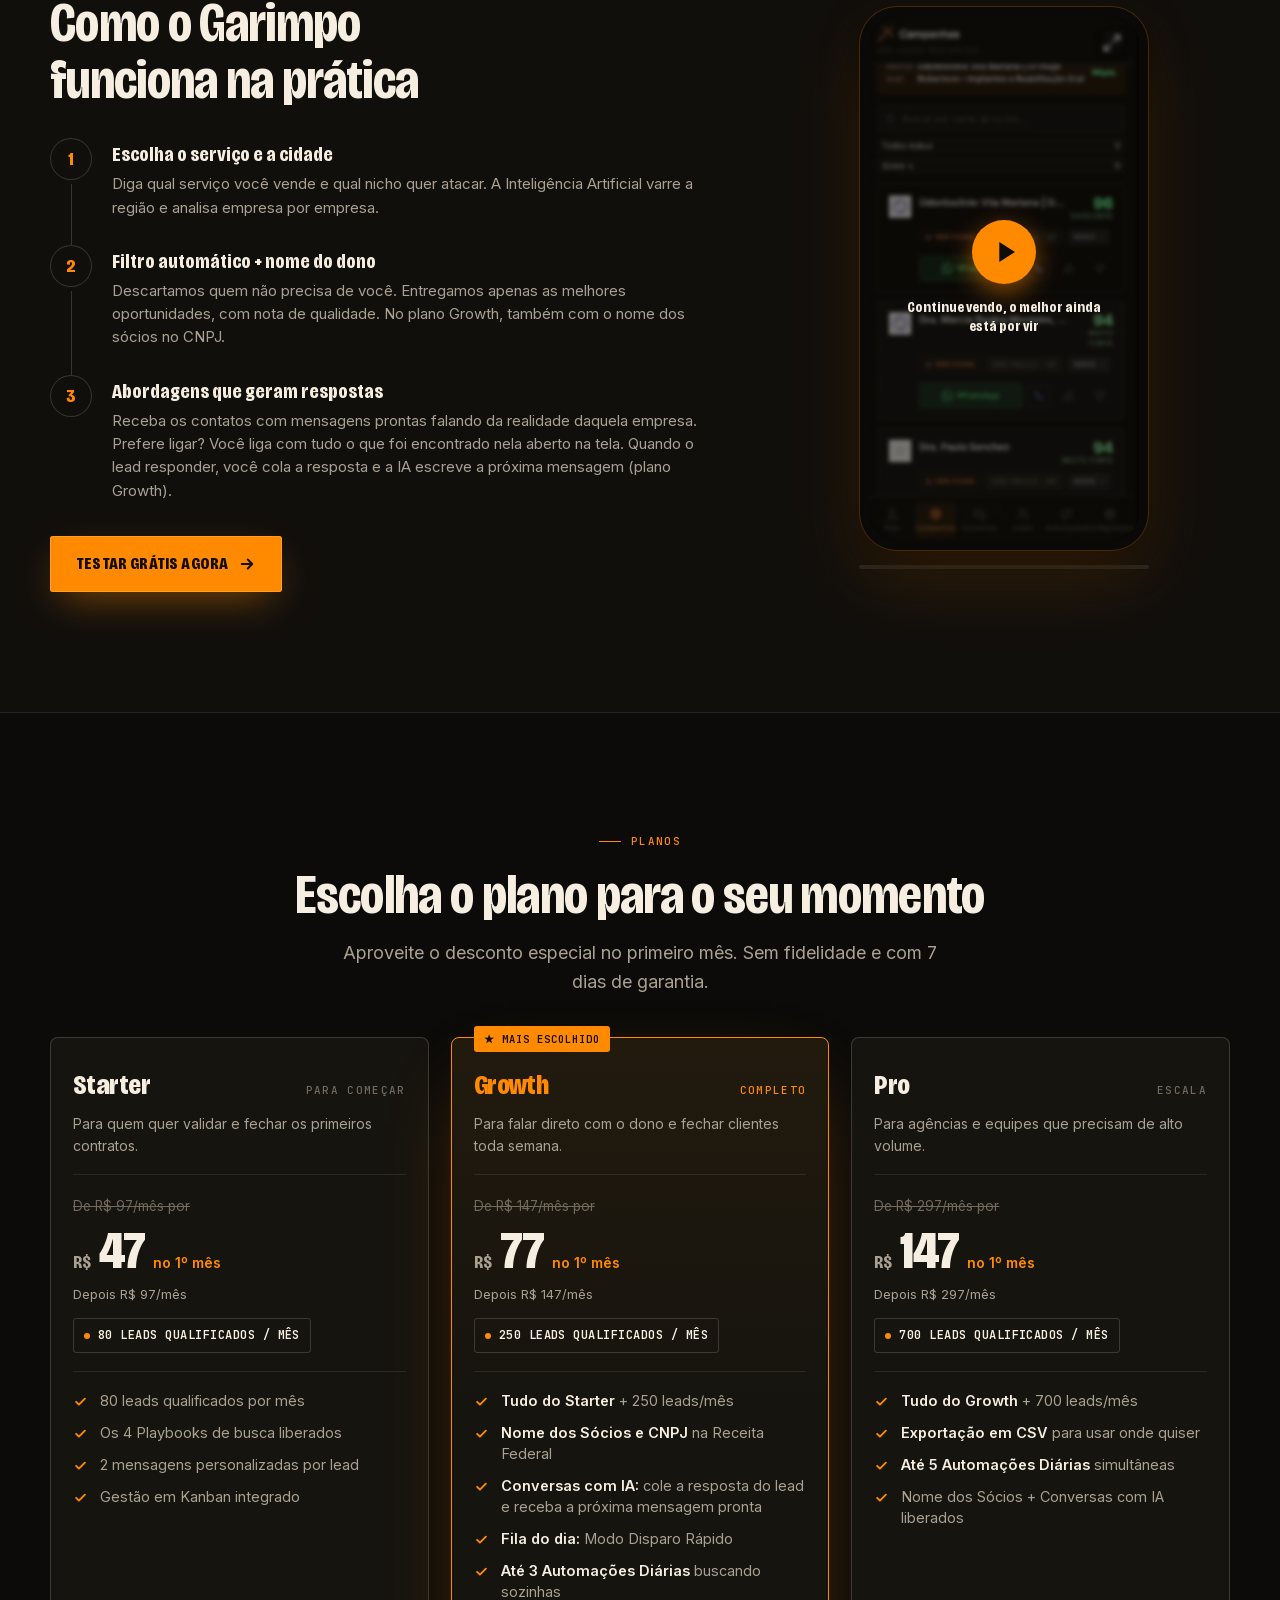
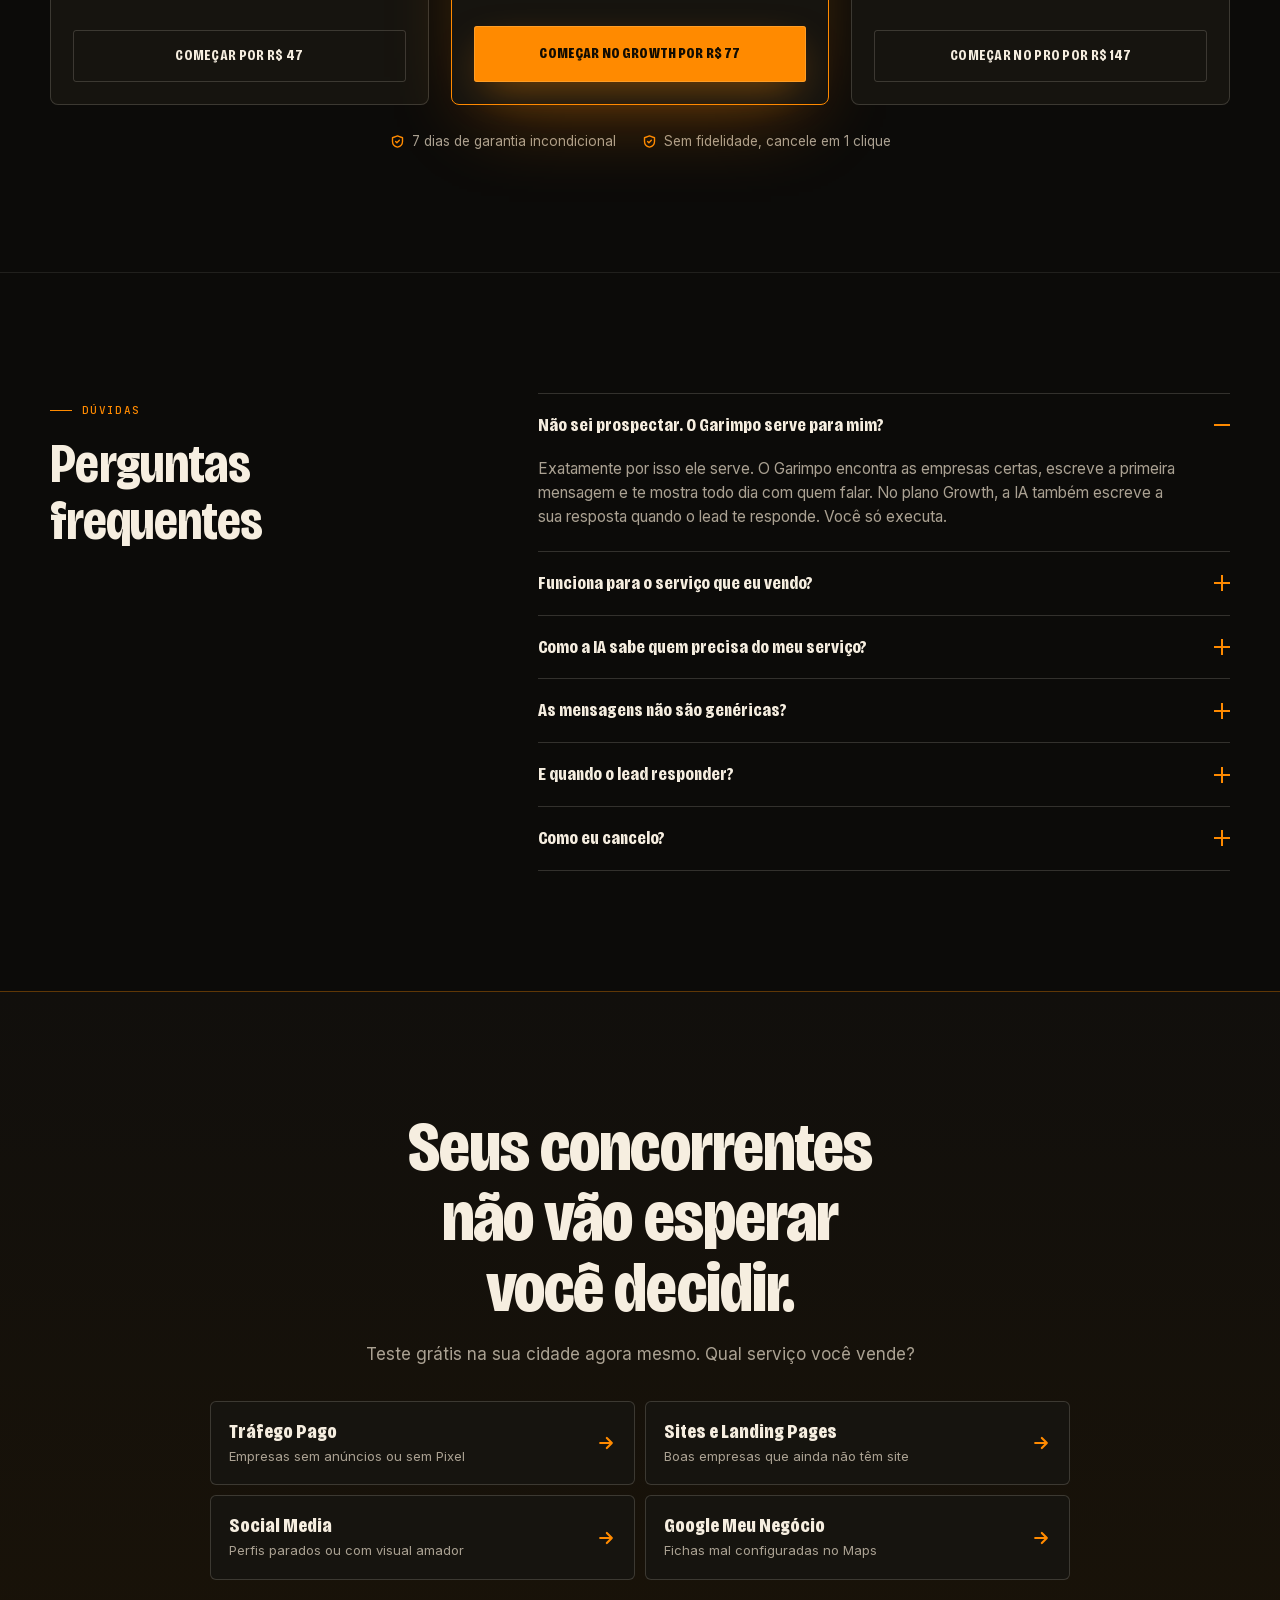
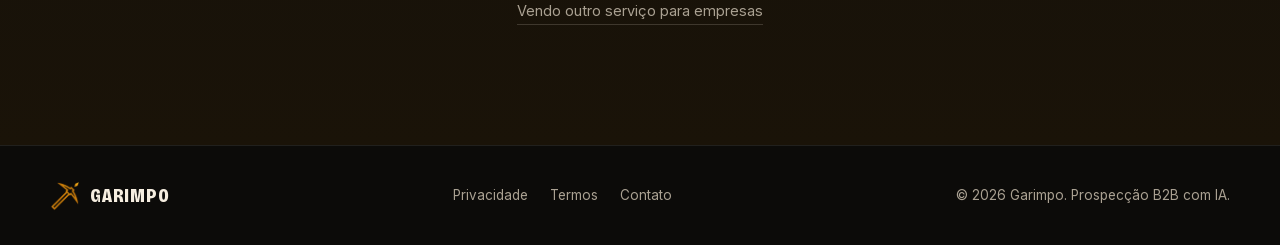
==== commit 42297109: "feat(lp): mensagens da ficha viva reescritas com o método v6 As quatro mensagens de demonstração for" ====
--- a/index.html
+++ b/index.html
@@ -6,6 +6,21 @@
 <title>Garimpo | Prospecção com IA para Serviços Digitais</title>
 <meta name="description" content="Escolha o serviço que você vende e a cidade. O Garimpo encontra as empresas que ainda não têm o que você oferece, escreve a primeira mensagem e te ajuda a fechar."/>
 <meta name="theme-color" content="#0c0b09"/>
+<link rel="canonical" href="https://lp.garimpoleads.com.br/"/>
+<link rel="icon" type="image/png" href="./assets/favicon.png"/>
+<meta property="og:type" content="website"/>
+<meta property="og:site_name" content="Garimpo"/>
+<meta property="og:locale" content="pt_BR"/>
+<meta property="og:url" content="https://lp.garimpoleads.com.br/"/>
+<meta property="og:title" content="Converse com leads que comprovadamente precisam do seu serviço"/>
+<meta property="og:description" content="Escolha o que você vende e a cidade. O Garimpo mostra 5 empresas reais que precisam de você, com a primeira mensagem pronta. Grátis, sem cartão."/>
+<meta property="og:image" content="https://lp.garimpoleads.com.br/assets/og.jpg"/>
+<meta property="og:image:width" content="1200"/>
+<meta property="og:image:height" content="630"/>
+<meta name="twitter:card" content="summary_large_image"/>
+<meta name="twitter:title" content="Converse com leads que comprovadamente precisam do seu serviço"/>
+<meta name="twitter:description" content="5 empresas reais da sua cidade, com a primeira mensagem pronta. Grátis, sem cartão."/>
+<meta name="twitter:image" content="https://lp.garimpoleads.com.br/assets/og.jpg"/>
 <script>
 /* Em localhost nenhum pixel é carregado e os links apontam para o app local. */
 window.GARIMPO_LOCAL = /^(localhost|127\.|192\.168\.)/.test(location.hostname);
@@ -776,11 +791,20 @@
   var APP = window.GARIMPO_APP;
   var reduced = window.matchMedia('(prefers-reduced-motion: reduce)').matches;
   var pageParams = new URLSearchParams(location.search);
+  var ORIGIN = (function(){
+    try {
+      if (!document.referrer) return '';
+      var host = new URL(document.referrer).hostname.replace(/^(www|l|m|lm|out)\./, '');
+      return /garimpoleads\.com\.br$/.test(host) ? '' : host.slice(0, 60);
+    } catch (e) { return ''; }
+  })();
 
   /* ===== Links para o app: base + parâmetros do anúncio ===== */
   function appHref(path){
     var url = new URL(APP + path);
     pageParams.forEach(function(v,k){ if (v && k !== 'canceled') url.searchParams.set(k, v); });
+    /* Visita sem UTM (link na bio, indicação, busca): leva o site de origem junto, senão o app só enxerga "veio da página de vendas". */
+    if (!url.searchParams.get('utm_source') && ORIGIN) { url.searchParams.set('utm_source', ORIGIN); url.searchParams.set('utm_medium', 'organico'); }
     return url;
   }
   function refreshLinks(){
@@ -803,16 +827,16 @@
   var FICHAS = {
     paid_traffic: { av:'VA', name:'Odontologia Vila Aurora', meta:'Clínica odontológica · Campinas, SP · <b>★ 4,9</b> (318)', score:88,
       signals:[['Meta Ads','0 anúncios ativos','gap'],['Site','Sem Meta Pixel instalado','gap'],['Contato','WhatsApp da empresa','ok'],['Quem decide','Dra. Camila R., sócia','who']],
-      msg:'Os implantes da Vila Aurora me deram uma ideia: um anúncio no Instagram levando quem procura implante em Campinas direto para o WhatsApp de vocês.\n\nTrabalho com anúncios. Implante é o que a clínica mais quer movimentar hoje?' },
+      msg:'Vi que a Vila Aurora faz a tomografia na própria clínica para planejar implantes. Pensei em apresentar isso em anúncios que levem as pessoas ao WhatsApp de vocês.\n\nTrabalho com anúncios online. A avaliação inicial para implantes também é feita pela Dra. Camila?' },
     website_creation: { av:'TB', name:'Teles & Barreto Advocacia', meta:'Escritório de advocacia · Curitiba, PR · <b>★ 4,9</b> (146)', score:84,
       signals:[['Google Maps','Ficha sem site cadastrado','gap'],['Busca web','Nenhum domínio próprio','gap'],['Instagram','Bio só com Linktree','gap'],['Quem decide','Dr. Henrique T., sócio','who']],
-      msg:'Vi que o perfil da Teles & Barreto no Google não mostra um site. Pensei numa página só do previdenciário, para quem pesquisa o escritório antes de ligar.\n\nTrabalho com criação de sites. É a área que mais traz cliente para vocês hoje?' },
+      msg:'Vi que a Teles & Barreto atende questões previdenciárias e trabalhistas, presencialmente e online. Trabalho com criação de sites e pensei numa página que apresente essas áreas e as formas de atendimento do escritório.\n\nHoje vocês dão o mesmo destaque às duas áreas?' },
     social_media_management: { av:'SI', name:'Studio Íris Estética', meta:'Clínica de estética · Belo Horizonte, MG · <b>★ 4,7</b> (93)', score:81,
       signals:[['Instagram','Último post há 47 dias','gap'],['Visão de IA','Fotos escuras, sem padrão','gap'],['Bio','Sem link de agendamento','gap'],['Quem decide','Juliana M., sócia','who']],
-      msg:'Os resultados de limpeza de pele que o Studio Íris postava dariam uma boa série de antes e depois, e o perfil está parado há uns 47 dias.\n\nCuido de conteúdo para Instagram. Vocês ainda fotografam os resultados no dia a dia?' },
+      msg:'Os antes e depois de limpeza de pele do Studio Íris me deram uma ideia: mostrar também o que acontece durante a sessão, junto com o resultado.\n\nTrabalho com conteúdo para Instagram e fiquei curioso: vocês costumam registrar essa parte do atendimento?' },
     local_seo: { av:'MT', name:'Mecânica Trevo Sul', meta:'Oficina mecânica · Goiânia, GO · <b>★ 4,6</b> (31)', score:86,
       signals:[['Posição','9º no Maps da região','gap'],['Categorias','Só 1 categoria cadastrada','gap'],['Respostas','7 de 10 sem resposta','gap'],['Quem decide','Anderson P., sócio','who']],
-      msg:'A Trevo Sul aparece em 9º quando buscam oficina mecânica na região, e a ficha no Google tem uma categoria só. Pensei em cadastrar os serviços que vocês mais fazem.\n\nCuido dessa ficha para empresas. O que mais entra aí: freio, suspensão ou revisão?' }
+      msg:'Vi que a Trevo Sul trabalha com freios e suspensão. Pensei em como esses serviços poderiam aparecer na apresentação da oficina no Google.\n\nTrabalho cuidando dessa presença no Google. Freios e suspensão estão entre os serviços que vocês mais fazem?' }
   };
   var ORDER = ['paid_traffic','website_creation','social_media_management','local_seo'];
   var CHECK = '<svg viewBox="0 0 24 24" fill="none" stroke="currentColor" stroke-width="3.4" stroke-linecap="round" stroke-linejoin="round"><path d="M5 12.5l4.5 4.5L19 7.500"/></svg>';
